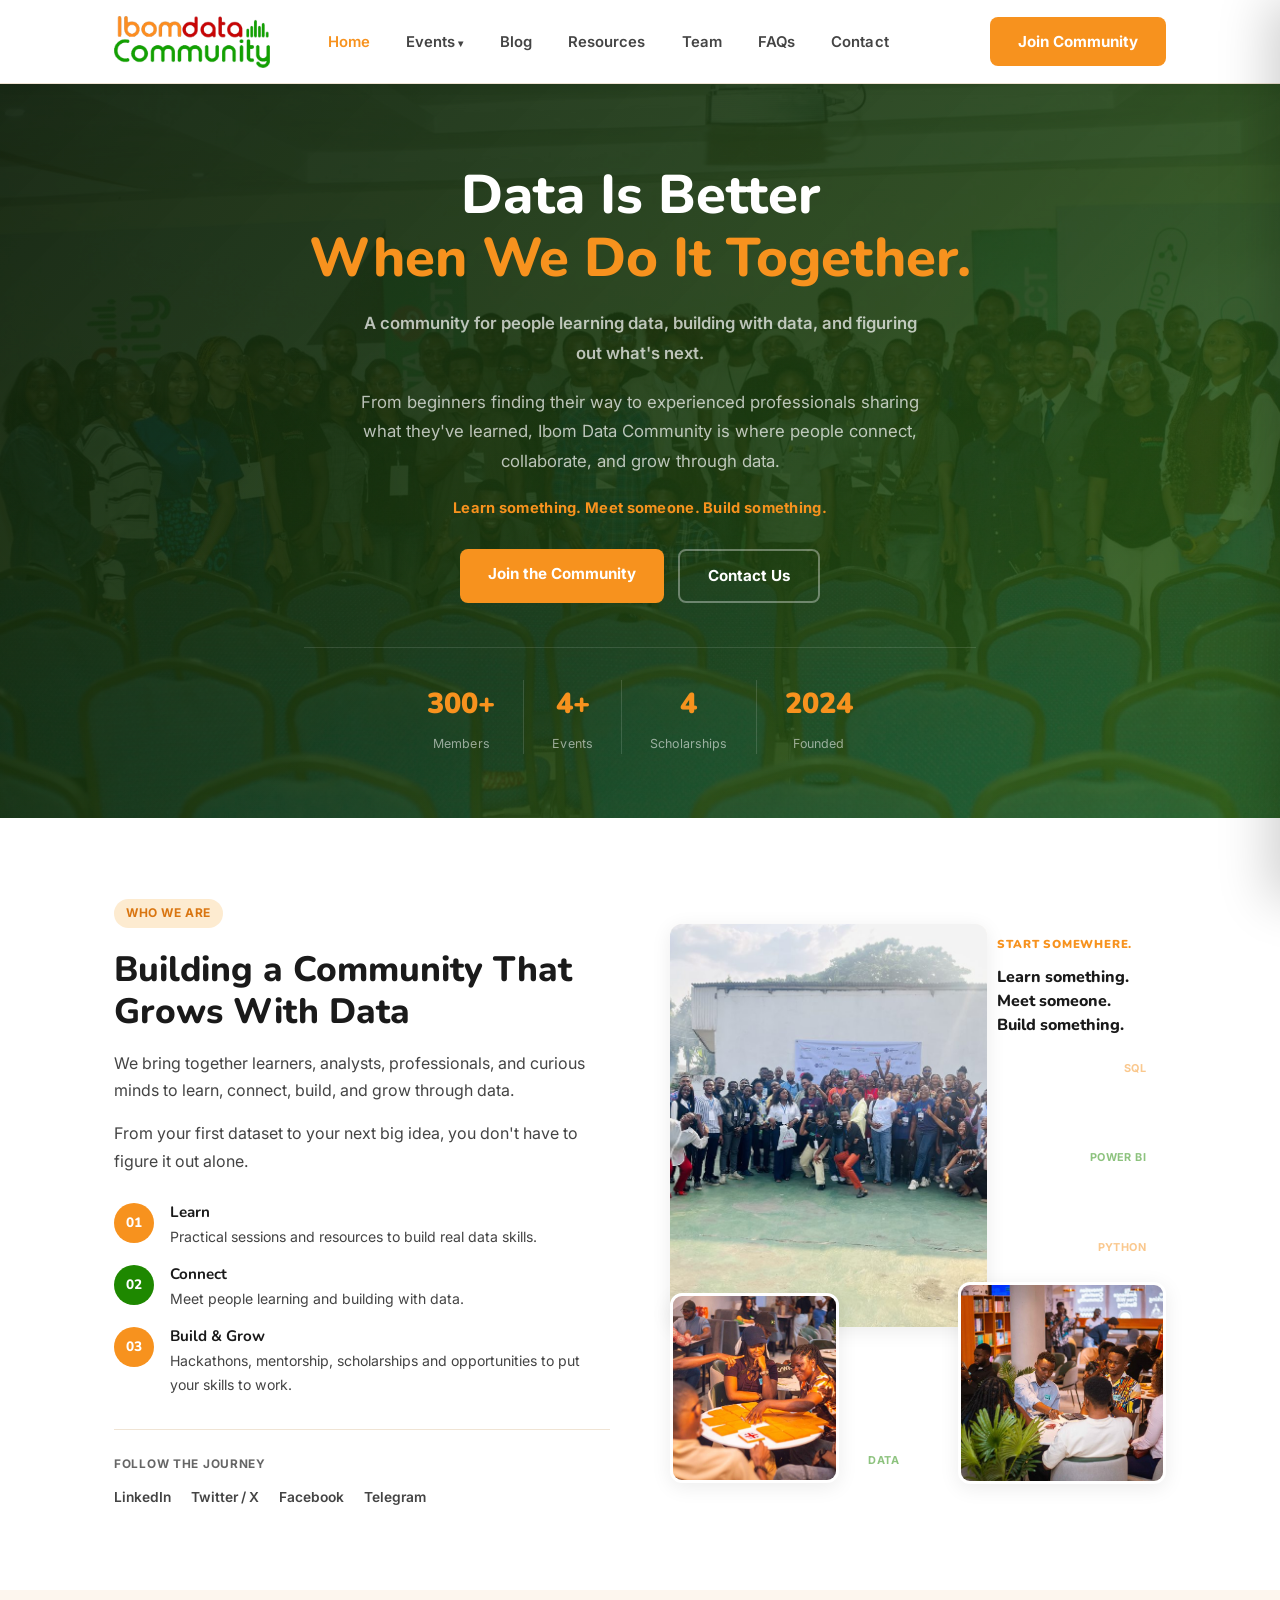
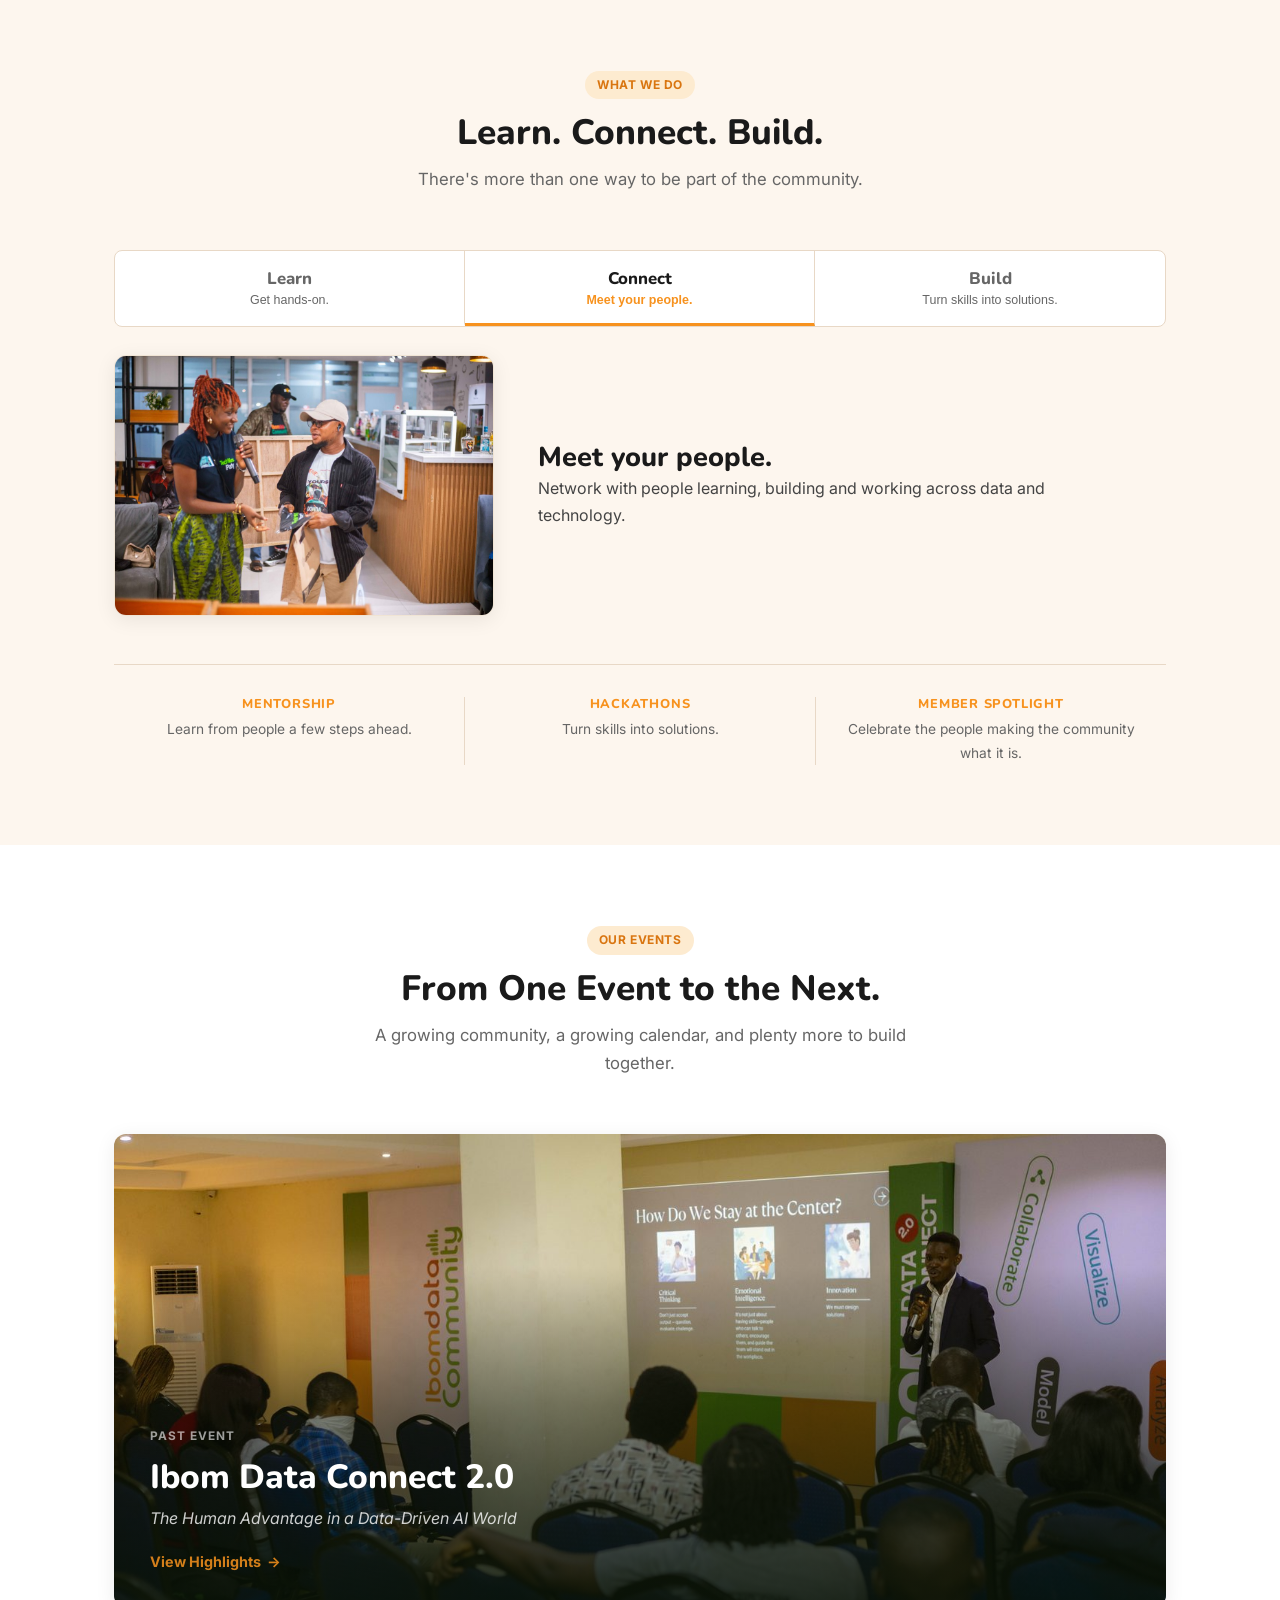
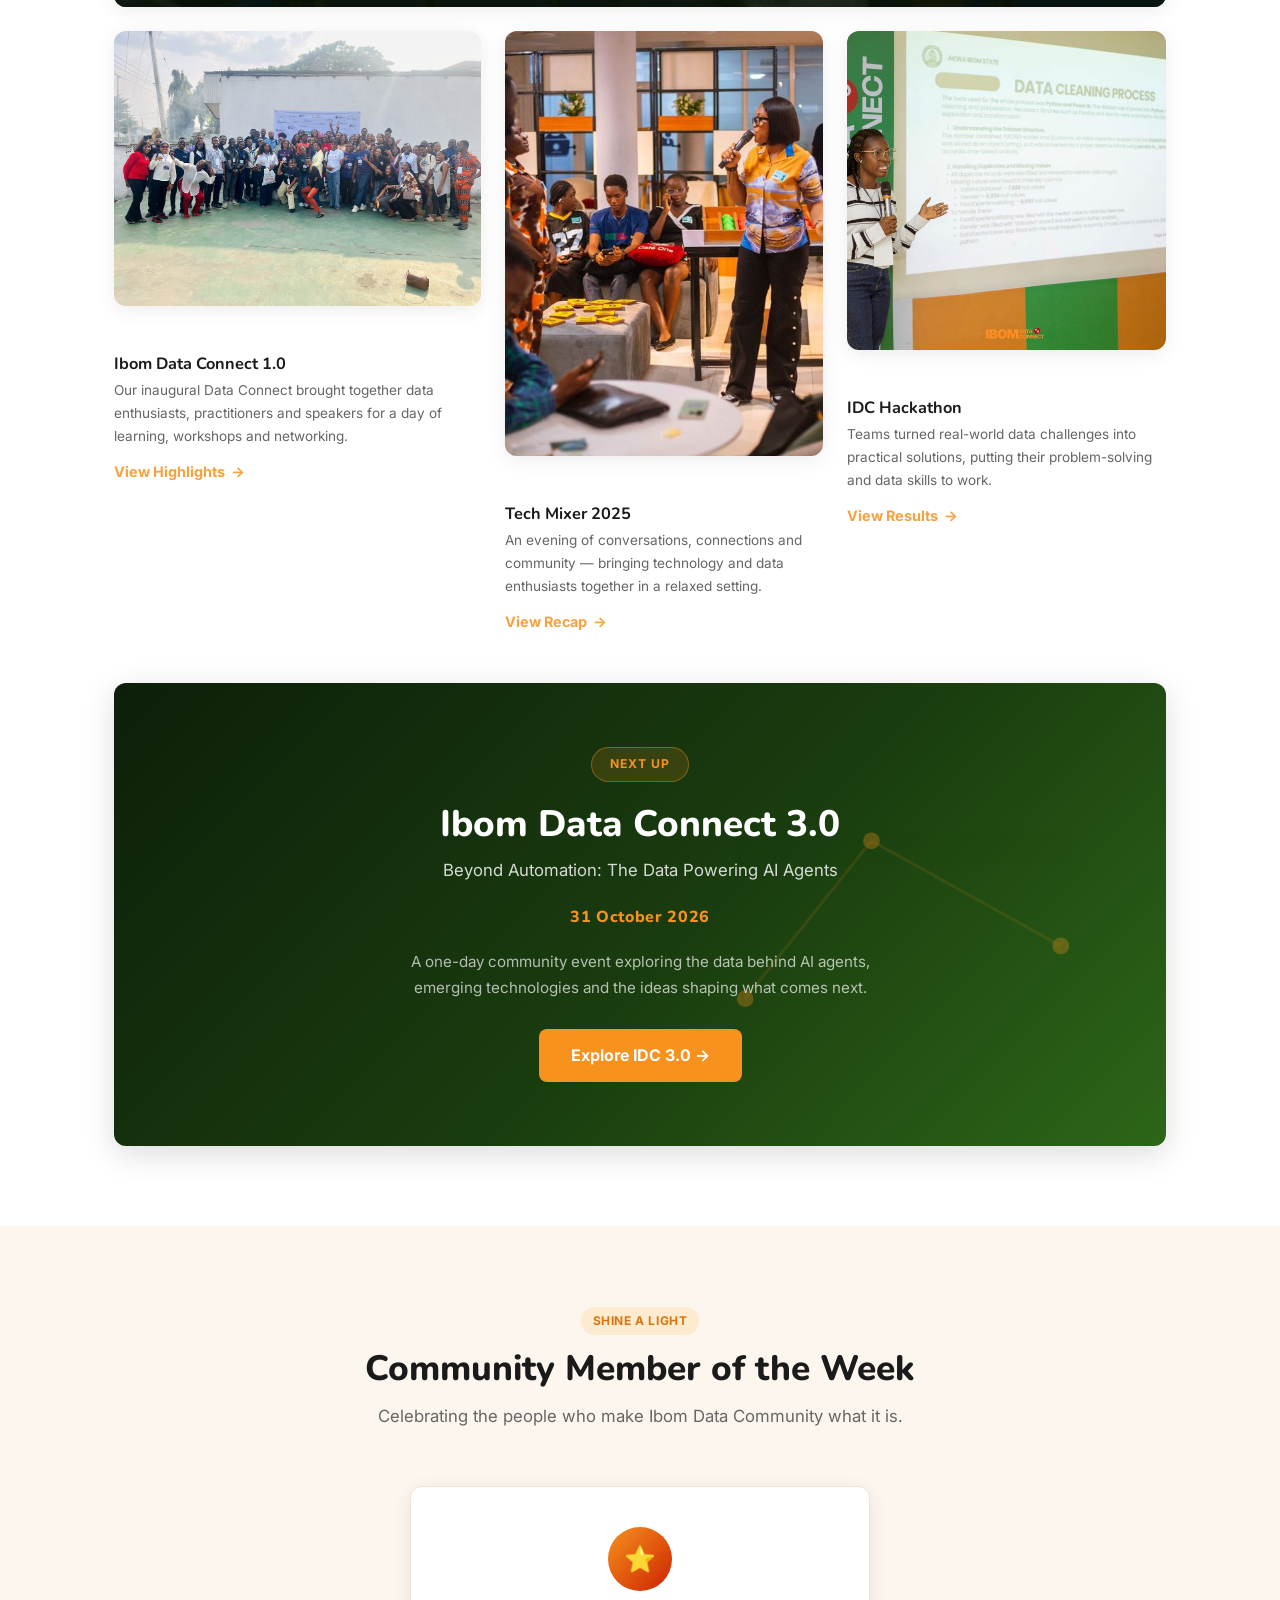
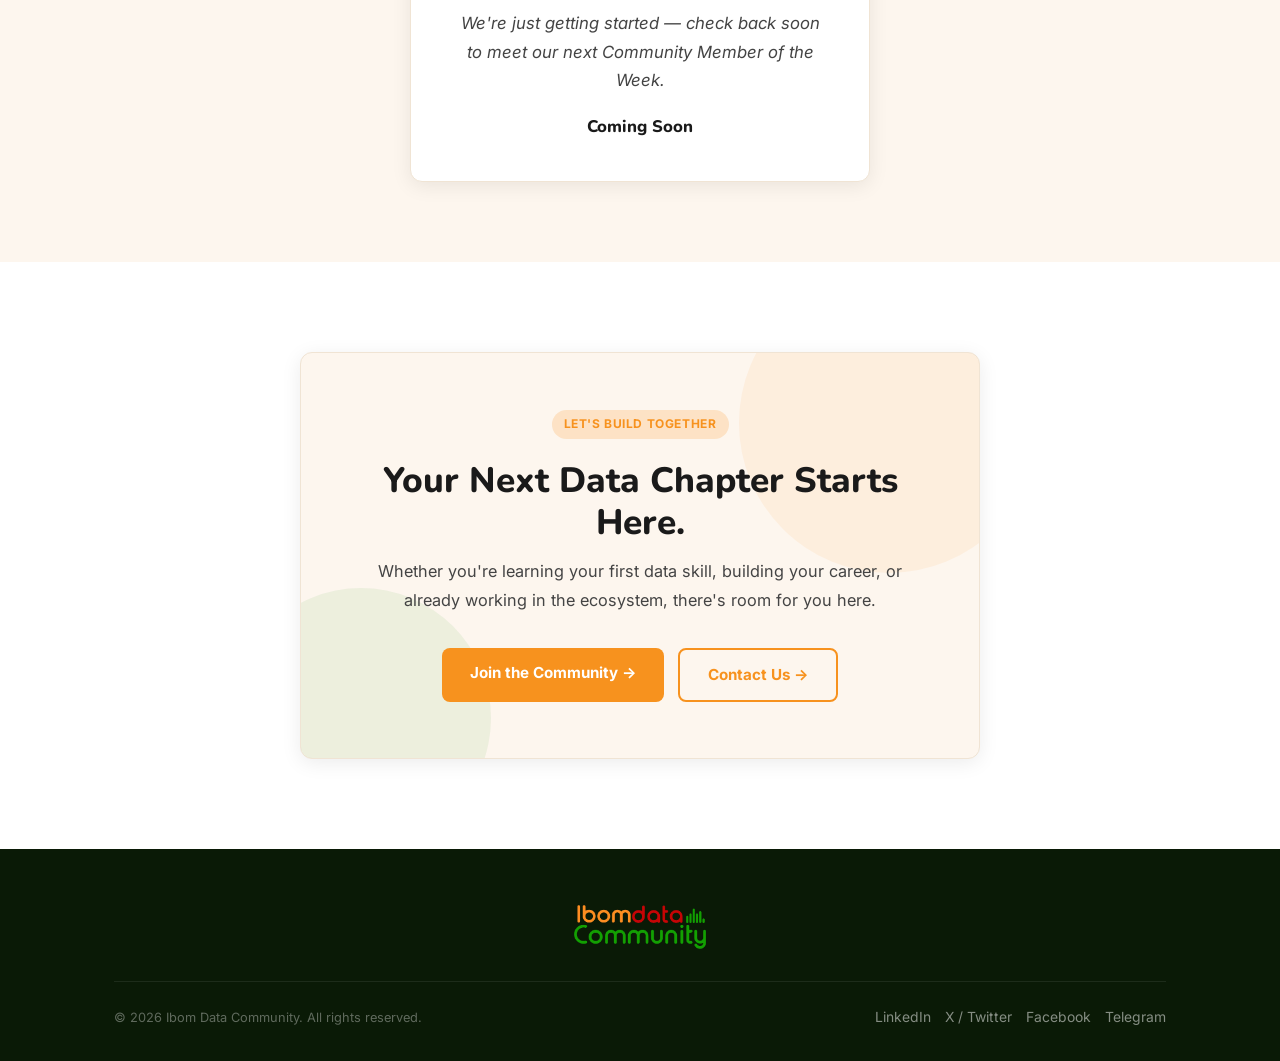
==== index.html @ 5b75fe82 "Remove emoji icons from Events dropdown, redesign favicon as IDC monogram - Strip emoji icons from t" ====
<!DOCTYPE html>
<html lang="en">
<head>
  <meta charset="UTF-8"/>
  <meta name="viewport" content="width=device-width, initial-scale=1.0"/>
  <title>Ibom Data Community — Data Is Better When We Do It Together</title>
  <link rel="icon" type="image/png" sizes="32x32" href="images/favicon-32.png"/>
  <link rel="icon" type="image/png" sizes="16x16" href="images/favicon-16.png"/>
  <link rel="apple-touch-icon" href="images/apple-touch-icon.png"/>
  <meta name="description" content="A community for people learning data, building with data, and figuring out what's next. From beginners to experienced professionals, Ibom Data Community is where people connect, collaborate, and grow through data."/>
  <meta property="og:title" content="Ibom Data Community — Data Is Better When We Do It Together"/>
  <meta property="og:description" content="A community for people learning data, building with data, and figuring out what's next."/>
  <meta property="og:type" content="website"/>
  <link rel="preconnect" href="https://fonts.googleapis.com"/>
  <link rel="preconnect" href="https://fonts.gstatic.com" crossorigin/>
  <link href="https://fonts.googleapis.com/css2?family=Nunito:wght@400;600;700;800;900&family=Inter:wght@400;500;600;700&display=swap" rel="stylesheet"/>
  <link rel="stylesheet" href="style.css?v=4"/>
  <style>
    /* ── HERO ── */
    .hero {
      background:
        linear-gradient(135deg, rgba(13,31,10,.93) 0%, rgba(26,61,15,.88) 55%, rgba(45,102,24,.82) 100%),
        url('images/community/hero-bg.jpg') center 28% / cover no-repeat;
      padding: 80px 0 64px;
      position: relative;
      overflow: hidden;
      text-align: center;
    }
    .hero-inner { position: relative; z-index: 1; max-width: 720px; margin: 0 auto; }
    .hero h1 {
      font-size: clamp(2.2rem, 5vw, 3.4rem);
      color: #fff; margin-bottom: 20px; line-height: 1.15;
    }
    .hero h1 .accent { color: var(--orange); }
    .hero-subhead {
      font-size: clamp(1.02rem, 2.1vw, 1.22rem); font-weight: 600;
      color: rgba(255,255,255,.88); max-width: 580px; margin: 0 auto 14px; line-height: 1.6;
    }
    .hero p {
      font-size: 1.05rem; color: rgba(255,255,255,.7);
      max-width: 580px; margin: 0 auto 20px; line-height: 1.75;
    }
    .hero-motto {
      font-size: .92rem; font-weight: 700; color: var(--orange);
      letter-spacing: .02em; margin-bottom: 28px;
    }
    .hero-cta { display: flex; gap: 14px; justify-content: center; flex-wrap: wrap; margin-bottom: 44px; }
    .hero-stats {
      display: flex; justify-content: center; align-items: center; flex-wrap: wrap;
      border-top: 1px solid rgba(255,255,255,.12); padding-top: 32px;
    }
    .hero-stat { padding: 0 28px; }
    .hero-stat + .hero-stat { border-left: 1px solid rgba(255,255,255,.14); }
    .hero-stat .n { font-size: 1.8rem; font-weight: 900; color: var(--orange); font-family: 'Nunito', sans-serif; display: block; }
    .hero-stat .l { font-size: .78rem; color: rgba(255,255,255,.55); margin-top: 4px; letter-spacing: .01em; }

    /* ── ABOUT ── */
    .about-grid { display: grid; grid-template-columns: 1fr 1fr; gap: 60px; align-items: center; }
    .pillar-list { display: flex; flex-direction: column; gap: 16px; margin-top: 28px; }
    .pillar { display: flex; gap: 16px; align-items: flex-start; }
    .pillar-icon {
      width: 40px; height: 40px; border-radius: 50%;
      background: var(--orange); color: #fff;
      display: flex; align-items: center; justify-content: center;
      font-family: 'Nunito', sans-serif; font-weight: 800; font-size: .85rem; flex-shrink: 0;
    }
    .pillar-icon-green { background: var(--green); }
    .pillar-body h4 { margin-bottom: 4px; font-size: .95rem; }
    .pillar-body p { font-size: .88rem; }

    .social-follow { margin-top: 32px; padding-top: 24px; border-top: 1px solid var(--border-light); }
    .social-follow-label {
      display: block; font-size: .74rem; font-weight: 700; text-transform: uppercase;
      letter-spacing: .06em; color: var(--text-light); margin-bottom: 12px;
    }
    .social-follow-links { display: flex; gap: 20px; flex-wrap: wrap; }
    .social-follow-links a { font-size: .86rem; font-weight: 600; color: var(--text-mid); transition: color .2s ease; }
    .social-follow-links a:hover { color: var(--orange); }

    /* ── COMMUNITY VISUAL (editorial photo composition) ── */
    .visual { position: relative; min-height: 560px; }
    .visual-photo {
      position: absolute; border-radius: var(--radius); overflow: hidden;
      box-shadow: var(--shadow); background: var(--cream);
      transition: transform .4s ease, box-shadow .35s ease;
      will-change: transform;
    }
    .visual-photo img {
      width: 100%; height: 100%; object-fit: cover; display: block;
      transition: transform .7s ease;
    }
    .visual-photo:hover { box-shadow: var(--shadow-hover); z-index: 5 !important; }
    .visual-photo:hover img { transform: scale(1.045); }
    .visual-photo-label {
      position: absolute; left: 0; right: 0; bottom: 0;
      padding: 20px 14px 10px; text-align: left;
      background: linear-gradient(to top, rgba(13,31,10,.78), transparent);
      color: #fff; font-size: .7rem; font-weight: 700; text-transform: uppercase; letter-spacing: .06em;
      opacity: 0; transform: translateY(6px);
      transition: opacity .3s ease, transform .3s ease;
    }
    .visual-photo:hover .visual-photo-label { opacity: 1; transform: translateY(0); }

    .visual-primary   { top: 0;   left: 0;  width: 64%; height: 72%; z-index: 1; }
    .visual-secondary-1 { right: 0; bottom: 0; width: 42%; height: 36%; z-index: 2; border: 3px solid var(--white); }
    .visual-secondary-2 { left: 0;  bottom: 0; width: 34%; height: 34%; z-index: 2; border: 3px solid var(--white); }

    .visual-caption {
      position: absolute; top: 2%; right: 0; width: 34%; max-width: 220px;
      text-align: left; z-index: 3;
    }
    .visual-caption-eyebrow {
      display: block; font-family: 'Nunito', sans-serif; font-weight: 900;
      font-size: .72rem; letter-spacing: .07em; text-transform: uppercase;
      color: var(--orange); margin-bottom: 10px;
    }
    .visual-caption-line {
      display: block; font-family: 'Nunito', sans-serif; font-weight: 800;
      font-size: 1rem; color: var(--text-dark); line-height: 1.5;
    }

    .visual-word {
      position: absolute; z-index: 1; pointer-events: none;
    }
    .visual-word-inner {
      display: inline-block; font-size: .68rem; font-weight: 700;
      letter-spacing: .04em; text-transform: uppercase;
      color: var(--orange); opacity: .5;
      animation: visualFloat 9s ease-in-out infinite;
    }
    .vw2 .visual-word-inner { color: var(--green); animation-duration: 10.5s; animation-delay: .4s; }
    .vw3 .visual-word-inner { animation-duration: 8s; animation-delay: .8s; }
    .vw4 .visual-word-inner { color: var(--green); animation-duration: 9.5s; animation-delay: .2s; }
    @keyframes visualFloat {
      0%, 100% { transform: translateY(0); }
      50% { transform: translateY(-5px); }
    }

    @media (prefers-reduced-motion: reduce) {
      .visual-word-inner { animation: none !important; }
      .visual-photo { transition: box-shadow .3s ease !important; }
      .visual-photo img { transition: transform .3s ease !important; }
    }

    /* ── EVENTS (editorial archive) ── */

    /* Primary feature — largest completed event, photo with overlaid copy */
    .event-primary {
      position: relative; display: block; width: 100%;
      aspect-ratio: 20 / 9; min-height: 320px;
      border-radius: var(--radius); overflow: hidden;
      box-shadow: var(--shadow); background: var(--cream);
    }
    .event-primary img {
      position: absolute; inset: 0; width: 100%; height: 100%;
      object-fit: cover; transition: transform .8s ease;
    }
    .event-primary:hover img { transform: scale(1.045); }
    .event-primary::after {
      content: ''; position: absolute; inset: 0;
      background: linear-gradient(to top, rgba(8,18,7,.88) 0%, rgba(8,18,7,.45) 42%, rgba(8,18,7,0) 72%);
    }
    .event-primary-copy {
      position: absolute; left: 0; right: 0; bottom: 0; z-index: 1;
      padding: 40px 36px 32px; max-width: 620px;
    }
    .event-status {
      display: inline-block; font-size: .74rem; font-weight: 700;
      text-transform: uppercase; letter-spacing: .08em; color: rgba(255,255,255,.6);
      margin-bottom: 10px;
    }
    .event-primary-copy h3 {
      color: #fff; font-size: clamp(1.5rem, 3vw, 2.1rem); margin-bottom: 8px;
    }
    .event-primary-copy .event-theme {
      color: rgba(255,255,255,.8); font-size: 1rem; font-style: italic; margin-bottom: 16px;
    }
    .event-cta {
      display: inline-flex; align-items: center; gap: 6px;
      color: var(--orange); font-weight: 700; font-size: .9rem;
      opacity: .85; transition: opacity .25s ease;
    }
    .event-primary:hover .event-cta, .event-secondary:hover .event-cta { opacity: 1; }
    .event-cta-arrow { display: inline-block; transition: transform .25s ease; }
    .event-primary:hover .event-cta-arrow, .event-secondary:hover .event-cta-arrow { transform: translateX(4px); }

    /* Secondary supporting events — quieter, varied proportions */
    .events-secondary {
      display: grid; grid-template-columns: 1.15fr 1fr 1fr; gap: 24px; margin-top: 24px;
    }
    .event-secondary { display: block; }
    .event-secondary-photo {
      position: relative; width: 100%; aspect-ratio: 4 / 3;
      border-radius: var(--radius); overflow: hidden;
      box-shadow: var(--shadow); background: var(--cream); margin-bottom: 14px;
    }
    .events-secondary .event-secondary:nth-child(2) .event-secondary-photo { aspect-ratio: 3 / 4; }
    .events-secondary .event-secondary:nth-child(3) .event-secondary-photo { aspect-ratio: 1 / 1; }
    .event-secondary-photo img {
      position: absolute; inset: 0; width: 100%; height: 100%;
      object-fit: cover; transition: transform .7s ease;
    }
    .event-secondary:hover .event-secondary-photo img { transform: scale(1.05); }
    .event-secondary h4 { font-size: 1.02rem; margin-bottom: 4px; }
    .event-secondary p.event-desc { font-size: .85rem; color: var(--text-light); margin-bottom: 10px; }

    /* NEXT UP — a bold green card that stands out from the white page around it */
    .event-next {
      position: relative; overflow: hidden; margin-top: 48px;
      border-radius: var(--radius);
      background: linear-gradient(135deg, #0D1F0A 0%, #1A3D0F 55%, #2D6618 100%);
      box-shadow: var(--shadow-hover);
      padding: 64px 40px; text-align: center;
    }
    .event-next-pattern {
      position: absolute; inset: 0; opacity: .6; pointer-events: none;
    }
    .event-next-pattern circle { fill: var(--orange); fill-opacity: .5; }
    .event-next-pattern line { stroke: var(--orange); stroke-opacity: .18; stroke-width: .3; }
    .event-next-pattern.drift { animation: eventNextDrift 26s ease-in-out infinite; }
    @keyframes eventNextDrift {
      0%, 100% { transform: translate(0, 0); }
      50% { transform: translate(-1.2%, 1%); }
    }
    .event-next-inner { position: relative; z-index: 1; max-width: 620px; margin: 0 auto; }
    .event-next-status {
      display: inline-block; background: rgba(247,146,30,.15); border: 1px solid rgba(247,146,30,.4);
      border-radius: 20px; padding: 6px 18px; font-size: .76rem; font-weight: 700;
      color: var(--orange); text-transform: uppercase; letter-spacing: .08em; margin-bottom: 20px;
    }
    .event-next-inner h3 { color: #fff; font-size: clamp(1.6rem, 3.4vw, 2.3rem); margin-bottom: 10px; }
    .event-next-theme { color: rgba(255,255,255,.82); font-size: 1.05rem; margin-bottom: 18px; }
    .event-next-date {
      display: inline-block; font-family: 'Nunito', sans-serif; font-weight: 800;
      color: var(--orange); font-size: 1rem; letter-spacing: .04em; margin-bottom: 18px;
    }
    .event-next-desc { color: rgba(255,255,255,.68); font-size: .95rem; max-width: 480px; margin: 0 auto 28px; line-height: 1.7; }
    .event-next .btn-primary { font-size: 1rem; padding: 13px 32px; }
    .event-next .btn-primary .event-cta-arrow { transform: none; transition: transform .25s ease; }
    .event-next .btn-primary:hover .event-cta-arrow { transform: translateX(4px); }

    @media (prefers-reduced-motion: reduce) {
      .event-primary img, .event-secondary-photo img, .event-cta-arrow { transition: none !important; }
      .event-next-pattern.drift { animation: none !important; }
    }
    .event-link { font-size: .85rem; font-weight: 700; color: var(--orange); }
    .event-link:hover { text-decoration: underline; }

    /* ── WHAT WE DO (editorial story) ── */
    .story { display: flex; flex-direction: column; gap: 28px; }

    .story-tabs {
      display: grid; grid-template-columns: repeat(3, 1fr);
      border: 1px solid var(--border); border-radius: var(--radius-sm);
      overflow: hidden; background: var(--white);
    }
    .story-tab {
      display: block; width: 100%; text-align: center; background: none; border: none;
      border-right: 1px solid var(--border); border-bottom: 3px solid transparent;
      cursor: pointer; padding: 16px 10px; transition: border-color .3s ease, background-color .3s ease;
    }
    .story-tab:last-child { border-right: none; }
    .story-tab-label {
      display: block; font-family: 'Nunito', sans-serif; font-weight: 800;
      font-size: 1.05rem; color: var(--text-light); transition: color .3s ease;
    }
    .story-tab-sub {
      display: block; font-size: .78rem; color: var(--text-light);
      margin-top: 3px; transition: color .3s ease;
    }
    .story-tab:hover { background: var(--cream); }
    .story-tab:hover .story-tab-label { color: var(--text-mid); }
    .story-tab.active { border-bottom-color: var(--orange); }
    .story-tab.active .story-tab-label { color: var(--text-dark); }
    .story-tab.active .story-tab-sub { color: var(--orange); font-weight: 600; }

    .story-main { display: flex; flex-direction: column; gap: 24px; align-items: center; }
    .story-photo {
      position: relative; width: 100%; max-width: 460px; aspect-ratio: 16 / 11;
      border-radius: var(--radius); overflow: hidden;
      box-shadow: var(--shadow); border: 1px solid var(--border-light);
      background: var(--cream);
      margin: 0 auto;
    }
    @media (min-width: 760px) {
      .story-main { flex-direction: row; align-items: center; gap: 44px; }
      .story-photo { max-width: 380px; flex-shrink: 0; }
      .story-copy { flex: 1; }
    }
    .story-img {
      position: absolute; inset: 0; width: 100%; height: 100%;
      object-fit: cover; opacity: 0; transition: opacity .7s ease;
    }
    .story-img.active { opacity: 1; }
    .story-headline { font-size: clamp(1.3rem, 2.4vw, 1.7rem); transition: opacity .25s ease; }
    .story-desc { font-size: 1rem; max-width: 560px; transition: opacity .25s ease; }
    .story-headline.fade, .story-desc.fade { opacity: 0; }

    .story-secondary {
      display: flex; flex-wrap: wrap; justify-content: center;
      margin-top: 48px; padding-top: 32px; border-top: 1px solid var(--border);
    }
    .story-secondary-item { flex: 1; min-width: 200px; text-align: center; padding: 0 28px; }
    .story-secondary-item + .story-secondary-item { border-left: 1px solid var(--border); }
    .story-secondary-item h5 {
      font-family: 'Nunito', sans-serif; font-weight: 800; font-size: .8rem;
      text-transform: uppercase; letter-spacing: .06em; color: var(--orange); margin-bottom: 6px;
    }
    .story-secondary-item p { font-size: .86rem; color: var(--text-light); margin: 0; }

    @media (prefers-reduced-motion: reduce) {
      .story-img, .story-headline, .story-desc { transition: none !important; }
    }

    /* ── FINAL CTA — a card sitting on the plain white page ── */
    .final-cta { background: var(--white); padding: 90px 0; text-align: center; }
    .final-cta-inner {
      position: relative; overflow: hidden; z-index: 1;
      max-width: 680px; margin: 0 auto;
      background: var(--cream); border: 1px solid var(--border-light);
      border-radius: var(--radius); box-shadow: var(--shadow);
      padding: 56px 48px;
    }
    .final-cta-inner::before {
      content: ''; position: absolute; top: -80px; right: -60px;
      width: 300px; height: 300px; border-radius: 50%;
      background: var(--orange); opacity: .08; pointer-events: none;
    }
    .final-cta-inner::after {
      content: ''; position: absolute; bottom: -90px; left: -70px;
      width: 260px; height: 260px; border-radius: 50%;
      background: var(--green); opacity: .07; pointer-events: none;
    }
    .final-cta-inner > * { position: relative; z-index: 1; }
    .final-cta h2 { color: var(--text-dark); margin-bottom: 14px; }
    .final-cta p { color: var(--text-mid); font-size: 1.02rem; margin-bottom: 32px; line-height: 1.8; }
    .final-cta-buttons { display: flex; gap: 14px; justify-content: center; flex-wrap: wrap; }
    @media (max-width: 640px) { .final-cta-inner { padding: 40px 28px; } }

    /* ── RESPONSIVE ── */
    @media(max-width: 900px) {
      .about-grid { grid-template-columns: 1fr; }

      .events-secondary { grid-template-columns: 1fr 1fr; }
      .events-secondary .event-secondary:nth-child(1) { grid-column: 1 / -1; }
      .events-secondary .event-secondary:nth-child(1) .event-secondary-photo { aspect-ratio: 16 / 9; }

      .story-secondary-item { flex: 0 0 100%; border-left: none !important; padding: 16px 0; }
      .story-secondary-item + .story-secondary-item { border-top: 1px solid var(--border); }

      /* Simplified, stacked visual on mobile — no parallax, no floating words */
      .visual { min-height: auto; display: flex; flex-direction: column; gap: 14px; margin-top: 12px; }
      .visual-word { display: none; }
      .visual-photo {
        position: static !important; width: 100% !important; height: 220px !important;
        border-width: 0 !important;
      }
      .visual-secondary-1, .visual-secondary-2 { height: 180px !important; }
      .visual-photo-label { opacity: 1; transform: none; }
      .visual-caption {
        position: static; width: auto; max-width: none; margin: 4px 0 4px; order: -1;
      }
    }
    @media(max-width: 640px) {
      .hero-stat { padding: 0 16px; }
      .story-tab { padding: 12px 6px; }
      .story-tab-label { font-size: .92rem; }
      .story-tab-sub { display: none; }

      .event-primary { aspect-ratio: 4 / 5; }
      .event-primary-copy { padding: 28px 20px 24px; }
      .events-secondary { grid-template-columns: 1fr; }
      .events-secondary .event-secondary:nth-child(1),
      .events-secondary .event-secondary:nth-child(2),
      .events-secondary .event-secondary:nth-child(3) { grid-column: auto; }
      .events-secondary .event-secondary-photo,
      .events-secondary .event-secondary:nth-child(1) .event-secondary-photo,
      .events-secondary .event-secondary:nth-child(2) .event-secondary-photo,
      .events-secondary .event-secondary:nth-child(3) .event-secondary-photo { aspect-ratio: 16 / 10; }
      .event-next { padding: 48px 24px; }
    }
    @media(max-width: 460px) {
      .hero-stat { padding: 0 10px 12px; flex: 0 0 42%; border-left: none !important; }
      .hero-stat:nth-child(odd) { border-right: 1px solid rgba(255,255,255,.14); }
    }
  </style>
</head>
<body>

<!-- ── NAV ── -->
<nav class="navbar">
  <div class="container nav-inner">
    <a href="index.html" class="nav-logo">
      <img src="images/logo-new.png" alt="Ibom Data Community"/>
    </a>
    <ul class="nav-links">
      <li><a href="index.html" class="active">Home</a></li>
      <li class="dropdown">
        <a href="#">Events</a>
        <ul class="dropdown-menu">
          <li><a href="data-connect-2024.html">Ibom Data Connect 1.0</a></li>
          <li><a href="tech-mixer-2025.html">Tech Mixer 2025</a></li>
          <li><a href="ibom-data-connect-2025.html">Ibom Data Connect 2.0</a></li>
          <li><a href="hackathon-2025.html">Hackathon 2025</a></li>
          <li><a href="ibom-data-connect-3.html">Ibom Data Connect 3.0 (2026)</a></li>
        </ul>
      </li>
      <li><a href="blog.html">Blog</a></li>
      <li><a href="resources.html">Resources</a></li>
      <li><a href="team.html">Team</a></li>
      <li><a href="faqs.html">FAQs</a></li>
      <li><a href="#contact">Contact</a></li>
    </ul>
    <a href="https://forms.gle/GvVMkUcGDKdPKGCW6" target="_blank" class="btn btn-primary nav-cta">Join Community</a>
    <div class="hamburger" onclick="toggleMobileNav()"><span></span><span></span><span></span></div>
  </div>
</nav>
<div class="nav-overlay" id="navOverlay"></div>
<div class="mobile-nav" id="mobileNav">
  <div class="nav-panel-header">
    <img class="nav-panel-logo" src="images/logo-new.png" alt="Ibom Data Community"/>
    <button class="nav-panel-close" onclick="toggleMobileNav()" aria-label="Close menu">✕</button>
  </div>
  <nav class="nav-panel-links">
    <a href="index.html">Home</a>
    <div class="nav-panel-accordion">
      <button type="button" class="nav-panel-accordion-trigger">Events <span class="chev">⌄</span></button>
      <div class="nav-panel-accordion-body">
        <a href="data-connect-2024.html">Ibom Data Connect 1.0</a>
        <a href="tech-mixer-2025.html">Tech Mixer 2025</a>
        <a href="ibom-data-connect-2025.html">Ibom Data Connect 2.0</a>
        <a href="hackathon-2025.html">Hackathon 2025</a>
        <a href="ibom-data-connect-3.html">Ibom Data Connect 3.0</a>
      </div>
    </div>
    <a href="blog.html">Blog</a>
    <a href="resources.html">Resources</a>
    <a href="team.html">Team</a>
    <a href="faqs.html">FAQs</a>
    <a href="contact.html">Contact</a>
  </nav>
  <a href="https://forms.gle/GvVMkUcGDKdPKGCW6" target="_blank" class="btn btn-primary nav-panel-cta">Join Community</a>
</div>

<!-- ── HERO ── -->
<section class="hero">
  <div class="hero-inner container">
    <h1>Data Is Better<br/><span class="accent">When We Do It Together.</span></h1>
    <p class="hero-subhead">A community for people learning data, building with data, and figuring out what's next.</p>
    <p>From beginners finding their way to experienced professionals sharing what they've learned, Ibom Data Community is where people connect, collaborate, and grow through data.</p>
    <div class="hero-motto">Learn something. Meet someone. Build something.</div>
    <div class="hero-cta">
      <a href="https://forms.gle/GvVMkUcGDKdPKGCW6" target="_blank" class="btn btn-primary">Join the Community</a>
      <a href="contact.html" class="btn btn-outline" style="color:#fff;border-color:rgba(255,255,255,.35);">Contact Us</a>
    </div>
    <div class="hero-stats">
      <div class="hero-stat">
        <span class="n">300+</span>
        <div class="l">Members</div>
      </div>
      <div class="hero-stat">
        <span class="n">4+</span>
        <div class="l">Events</div>
      </div>
      <div class="hero-stat">
        <span class="n">4</span>
        <div class="l">Scholarships</div>
      </div>
      <div class="hero-stat">
        <span class="n">2024</span>
        <div class="l">Founded</div>
      </div>
    </div>
  </div>
</section>

<!-- ── ABOUT / WHO WE ARE ── -->
<section class="section section-white">
  <div class="container">
    <div class="about-grid">
      <div>
        <div class="tag" style="margin-bottom:20px;">Who We Are</div>
        <h2 style="margin-bottom:18px;">Building a Community That Grows With Data</h2>
        <p style="margin-bottom:16px;">We bring together learners, analysts, professionals, and curious minds to learn, connect, build, and grow through data.</p>
        <p style="margin-bottom:28px;">From your first dataset to your next big idea, you don't have to figure it out alone.</p>
        <div class="pillar-list">
          <div class="pillar">
            <div class="pillar-icon">01</div>
            <div class="pillar-body">
              <h4>Learn</h4>
              <p>Practical sessions and resources to build real data skills.</p>
            </div>
          </div>
          <div class="pillar">
            <div class="pillar-icon pillar-icon-green">02</div>
            <div class="pillar-body">
              <h4>Connect</h4>
              <p>Meet people learning and building with data.</p>
            </div>
          </div>
          <div class="pillar">
            <div class="pillar-icon">03</div>
            <div class="pillar-body">
              <h4>Build &amp; Grow</h4>
              <p>Hackathons, mentorship, scholarships and opportunities to put your skills to work.</p>
            </div>
          </div>
        </div>

        <div class="social-follow">
          <span class="social-follow-label">Follow the Journey</span>
          <div class="social-follow-links">
            <a href="https://www.linkedin.com/company/ibom-data-community/" target="_blank" rel="noopener">LinkedIn</a>
            <a href="https://x.com/ibomdata" target="_blank" rel="noopener">Twitter / X</a>
            <a href="https://www.facebook.com/profile.php?id=6156" target="_blank" rel="noopener">Facebook</a>
            <a href="https://t.me/+qV1_0I_eZ5g2OTY0" target="_blank" rel="noopener">Telegram</a>
          </div>
        </div>
      </div>

      <!-- Editorial community photo composition -->
      <div class="visual" id="visual">
        <div class="visual-photo visual-primary" data-depth="1" data-label="Community">
          <img src="images/community/group-photo.jpg" alt="A large group of Ibom Data Community members posing together outdoors at the Ibom Data Connect conference in Uyo" loading="lazy"/>
          <span class="visual-photo-label">Community</span>
        </div>
        <div class="visual-photo visual-secondary-1" data-depth="1.3" data-label="Networking">
          <img src="images/community/networking.jpg" alt="Community members gathered around a table networking and discussing ideas at a co-working space" loading="lazy"/>
          <span class="visual-photo-label">Networking</span>
        </div>
        <div class="visual-photo visual-secondary-2" data-depth="1.3" data-label="Learning">
          <img src="images/community/fun-moment.jpg" alt="Community members laughing and playing a group game together at a meetup" loading="lazy"/>
          <span class="visual-photo-label">Learning</span>
        </div>

        <span class="visual-word vw1" data-depth="1.6" style="top:23%;right:4%;"><span class="visual-word-inner">SQL</span></span>
        <span class="visual-word vw2" data-depth="1.4" style="top:39%;right:4%;"><span class="visual-word-inner">Power BI</span></span>
        <span class="visual-word vw3" data-depth="1.8" style="top:55%;right:4%;"><span class="visual-word-inner">Python</span></span>
        <span class="visual-word vw4" data-depth="1.5" style="bottom:2%;left:40%;"><span class="visual-word-inner">Data</span></span>

        <div class="visual-caption">
          <span class="visual-caption-eyebrow">Start Somewhere.</span>
          <span class="visual-caption-line">Learn something.</span>
          <span class="visual-caption-line">Meet someone.</span>
          <span class="visual-caption-line">Build something.</span>
        </div>
      </div>
    </div>
  </div>
</section>

<!-- ── WHAT WE DO ── -->
<section class="section section-cream">
  <div class="container">
    <div class="section-header">
      <div class="tag">What We Do</div>
      <h2>Learn. Connect. Build.</h2>
      <p>There's more than one way to be part of the community.</p>
    </div>

    <div class="story" id="story">
      <div class="story-tabs" role="tablist">
        <button class="story-tab active" role="tab" aria-selected="true" data-key="learn"
                data-headline="Get hands-on." data-desc="Workshops, learning sessions and practical experiences that help members build real skills.">
          <span class="story-tab-label">Learn</span>
          <span class="story-tab-sub">Get hands-on.</span>
        </button>
        <button class="story-tab" role="tab" aria-selected="false" data-key="connect"
                data-headline="Meet your people." data-desc="Network with people learning, building and working across data and technology.">
          <span class="story-tab-label">Connect</span>
          <span class="story-tab-sub">Meet your people.</span>
        </button>
        <button class="story-tab" role="tab" aria-selected="false" data-key="build"
                data-headline="Turn skills into solutions." data-desc="Hackathons, projects and challenges that give members a chance to apply what they know.">
          <span class="story-tab-label">Build</span>
          <span class="story-tab-sub">Turn skills into solutions.</span>
        </button>
      </div>

      <div class="story-main">
        <div class="story-photo">
          <img class="story-img active" data-key="learn" src="images/community/learn.jpg?v=2" alt="A speaker presenting a session on AI and data at Ibom Data Connect" loading="lazy"/>
          <img class="story-img" data-key="connect" src="images/community/connect.jpg" alt="Community members networking and talking together at a Tech Mixer event" loading="lazy"/>
          <img class="story-img" data-key="build" src="images/community/build.jpg" alt="A presenter walking an audience through a real data analysis dashboard at Ibom Data Connect" loading="lazy"/>
        </div>
        <div class="story-copy">
          <h3 class="story-headline">Get hands-on.</h3>
          <p class="story-desc">Workshops, learning sessions and practical experiences that help members build real skills.</p>
        </div>
      </div>
    </div>

    <div class="story-secondary">
      <div class="story-secondary-item">
        <h5>Mentorship</h5>
        <p>Learn from people a few steps ahead.</p>
      </div>
      <div class="story-secondary-item">
        <h5>Hackathons</h5>
        <p>Turn skills into solutions.</p>
      </div>
      <div class="story-secondary-item">
        <h5>Member Spotlight</h5>
        <p>Celebrate the people making the community what it is.</p>
      </div>
    </div>
  </div>
</section>

<!-- ── EVENTS ── -->
<section id="events" class="section section-white">
  <div class="container">
    <div class="section-header">
      <div class="tag">Our Events</div>
      <h2>From One Event to the Next.</h2>
      <p>A growing community, a growing calendar, and plenty more to build together.</p>
    </div>
    <div id="eventsArchive">
      <noscript>
        <p><a href="data-connect-2024.html">Ibom Data Connect 1.0</a> · <a href="tech-mixer-2025.html">Tech Mixer 2025</a> · <a href="ibom-data-connect-2025.html">Ibom Data Connect 2.0</a> · <a href="hackathon-2025.html">IDC Hackathon</a> · <a href="ibom-data-connect-3.html">Ibom Data Connect 3.0</a></p>
      </noscript>
    </div>
  </div>
</section>

<!-- ── MEMBER SPOTLIGHT ── -->
<section id="shine-a-light" class="section section-cream">
  <div class="container">
    <div class="section-header">
      <div class="tag">Shine a Light</div>
      <h2>Community Member of the Week</h2>
      <p>Celebrating the people who make Ibom Data Community what it is.</p>
    </div>
    <div class="spotlight-grid" id="spotlightGrid">
      <div class="spotlight-wrap" id="spotlightBlock" style="display:none;">
        <button class="spotlight-nav-btn" id="spotlightPrev" aria-label="Previous spotlight">←</button>
        <div class="spotlight-card" id="spotlightCard"></div>
        <button class="spotlight-nav-btn" id="spotlightNext" aria-label="Next spotlight">→</button>
      </div>
      <div class="spotlight-wrap" id="birthdayBlock" style="display:none;">
        <button class="spotlight-nav-btn" id="birthdayPrev" aria-label="Previous birthday">←</button>
        <div class="spotlight-card" id="birthdayCard"></div>
        <button class="spotlight-nav-btn" id="birthdayNext" aria-label="Next birthday">→</button>
      </div>
    </div>
  </div>
</section>

<!-- ── FINAL CTA ── -->
<section id="contact" class="final-cta">
  <div class="final-cta-inner container">
    <div class="tag" style="background:rgba(247,146,30,.2);color:var(--orange);margin-bottom:20px;">Let's Build Together</div>
    <h2>Your Next Data Chapter Starts Here.</h2>
    <p>Whether you're learning your first data skill, building your career, or already working in the ecosystem, there's room for you here.</p>
    <div class="final-cta-buttons">
      <a href="https://forms.gle/GvVMkUcGDKdPKGCW6" target="_blank" class="btn btn-primary">Join the Community →</a>
      <a href="mailto:ibomdatacommunity@gmail.com" class="btn btn-outline">Contact Us →</a>
    </div>
  </div>
</section>

<!-- ── FOOTER ── -->
<footer class="footer">
  <div class="container">
    <img class="footer-logo-img" src="images/logo-new.png" alt="Ibom Data Community"/>
    <div class="footer-bottom">
      <span>© 2026 Ibom Data Community. All rights reserved.</span>
      <div class="social-links">
        <a href="https://www.linkedin.com/company/ibom-data-community/" target="_blank" rel="noopener">LinkedIn</a>
        <a href="https://x.com/ibomdata" target="_blank" rel="noopener">X / Twitter</a>
        <a href="https://www.facebook.com/profile.php?id=6156" target="_blank" rel="noopener">Facebook</a>
        <a href="https://t.me/+qV1_0I_eZ5g2OTY0" target="_blank" rel="noopener">Telegram</a>
      </div>
    </div>
  </div>
</footer>


<script src="js/main.js?v=4"></script>
<script src="js/content.js?v=4"></script>
</body>
</html>
---- style.css ----
/* ===================================================
   IBOM DATA COMMUNITY — Shared Stylesheet
   Brand: Orange #F7921E | Red #CC2200 | Green #1E8800
   =================================================== */
@import url('https://fonts.googleapis.com/css2?family=Nunito:wght@400;500;600;700;800;900&family=Inter:wght@400;500;600;700;800&display=swap');

:root {
  --orange:       #F7921E;
  --orange-dark:  #D97510;
  --orange-light: #FFF3E0;
  --red:          #CC2200;
  --green:        #1E8800;
  --green-light:  #EBF5E6;
  --cream:        #FDF6EE;
  --amber:        #FDEBD0;
  --amber-mid:    #F5D9A8;
  --text-dark:    #1A1A1A;
  --text-mid:     #444444;
  --text-light:   #666666;
  --white:        #FFFFFF;
  --border:       #E8D8C6;
  --border-light: #F0E4D4;
  --dark-hero:    #0D2010;
  --radius:       12px;
  --radius-sm:    8px;
  --shadow:       0 4px 20px rgba(0,0,0,0.08);
  --shadow-hover: 0 8px 32px rgba(0,0,0,0.14);
  --container:    1100px;
  --nav-height:   84px;
}

*, *::before, *::after { box-sizing: border-box; margin: 0; padding: 0; }
html { scroll-behavior: smooth; }
body {
  font-family: 'Inter', -apple-system, BlinkMacSystemFont, sans-serif;
  color: var(--text-dark);
  background: var(--white);
  line-height: 1.7;
  font-size: 16px;
  -webkit-font-smoothing: antialiased;
  transition: background-color .3s ease, color .3s ease;
}
img { max-width: 100%; display: block; }
a { text-decoration: none; color: inherit; }
ul { list-style: none; }

.container { max-width: var(--container); margin: 0 auto; padding: 0 24px; }

h1,h2,h3,h4,h5 { font-weight: 800; line-height: 1.2; font-family: 'Nunito', sans-serif; }
h1 { font-size: clamp(2rem,4vw,3rem); }
h2 { font-size: clamp(1.6rem,3vw,2.2rem); }
h3 { font-size: clamp(1.1rem,2vw,1.35rem); }
h4 { font-size: 1.05rem; font-weight: 700; }
p  { color: var(--text-mid); }

/* ===== BUTTONS ===== */
.btn { display:inline-block; padding:12px 28px; border-radius:var(--radius-sm); font-weight:700; font-size:.95rem; cursor:pointer; transition:all .2s ease; border:none; font-family:'Inter',sans-serif; }
.btn-primary  { background:var(--orange); color:var(--white); }
.btn-primary:hover { background:var(--orange-dark); transform:translateY(-1px); box-shadow:0 4px 16px rgba(247,146,30,.35); }
.btn-green    { background:var(--green); color:var(--white); }
.btn-green:hover { background:#166600; transform:translateY(-1px); }
.btn-outline  { background:transparent; color:var(--orange); border:2px solid var(--orange); }
.btn-outline:hover { background:var(--orange); color:var(--white); }
.btn-white    { background:var(--white); color:var(--orange); font-weight:800; }
.btn-white:hover { background:var(--cream); transform:translateY(-1px); }

/* ===== SECTIONS ===== */
.section        { padding:80px 0; }
.section-cream  { background:var(--cream); }
.section-amber  { background:#FFF8EF; }
.section-white  { background:var(--white); }
.section-dark   { background:var(--dark-hero); }
.section-green  { background:var(--green); }

.section-header { text-align:center; margin-bottom:56px; }
.section-header h2 { margin-bottom:12px; }
.section-header p  { font-size:1.05rem; color:var(--text-light); max-width:600px; margin:0 auto; }

.tag {
  display:inline-block; background:var(--amber); color:var(--orange-dark);
  font-size:.75rem; font-weight:700; padding:4px 12px; border-radius:20px;
  margin-bottom:12px; letter-spacing:.05em; text-transform:uppercase;
}
.tag-green { background:var(--green-light); color:var(--green); }

/* ===== NAVBAR ===== */
.navbar {
  position:sticky; top:0; z-index:1000;
  background:var(--white); border-bottom:1px solid var(--border-light);
  height:var(--nav-height); display:flex; align-items:center;
  box-shadow:0 2px 12px rgba(0,0,0,0.06);
  transition: background-color .3s ease, border-color .3s ease;
}
.nav-inner { display:flex; align-items:center; width:100%; gap:14px; }
.nav-logo  { display:flex; align-items:center; gap:10px; margin-right:44px; flex-shrink:0; }
.nav-logo img { height:52px; width:auto; }
.nav-logo-text {
  font-family:'Nunito',sans-serif; font-weight:900; font-size:.95rem;
  line-height:1.2; color:var(--text-dark); display:none;
}
.nav-links { display:flex; align-items:center; gap:36px; margin-right:auto; }
.nav-links a { font-size:.93rem; font-weight:600; letter-spacing:.005em; color:var(--text-mid); transition:color .2s; }
.nav-links a:hover, .nav-links a.active { color:var(--orange); }
.nav-links .dropdown { position:relative; }
.nav-links .dropdown > a::after { content:' ▾'; font-size:.65rem; }
.dropdown-menu {
  position:absolute; top:calc(100% + 12px); left:0;
  background:var(--white); border:1px solid var(--border);
  border-radius:var(--radius-sm); min-width:230px; padding:8px 0;
  box-shadow:var(--shadow); z-index:999;
  opacity:0; visibility:hidden; pointer-events:none;
  transform:translateY(6px);
  transition:opacity .22s ease, transform .22s ease, visibility 0s linear .22s;
}
.dropdown:hover .dropdown-menu, .dropdown:focus-within .dropdown-menu {
  opacity:1; visibility:visible; pointer-events:auto; transform:translateY(0);
  transition:opacity .22s ease, transform .22s ease, visibility 0s;
}
.dropdown-menu a { display:block; padding:10px 20px; font-size:.87rem; color:var(--text-mid); transition:background .15s; }
.dropdown-menu a:hover { background:var(--cream); color:var(--orange); }
@media (prefers-reduced-motion: reduce) {
  .dropdown-menu { transition:opacity .01s linear, visibility 0s linear !important; transform:none !important; }
}
.hamburger {
  display:none; flex-direction:column; gap:5px; cursor:pointer; padding:4px;
  /* Guarantees the hamburger hugs the right edge even when nav-links/nav-cta
     are hidden and their own margin-right:auto no longer applies */
  margin-left:auto;
}
.hamburger span { width:24px; height:2px; background:var(--text-dark); border-radius:2px; }

/* ===== SLIDE-IN NAV PANEL ===== */
.nav-overlay {
  position:fixed; inset:0; background:rgba(10,20,8,.45);
  z-index:1997; opacity:0; visibility:hidden;
  transition:opacity .32s ease, visibility 0s linear .32s;
}
.nav-overlay.open { opacity:1; visibility:visible; transition:opacity .32s ease, visibility 0s; }

.mobile-nav {
  position:fixed; top:0; right:0; bottom:0; width:100%; max-width:420px;
  background:var(--white); z-index:1998;
  box-shadow:-12px 0 48px rgba(0,0,0,.18);
  display:flex; flex-direction:column;
  padding:24px 28px 32px;
  transform:translateX(100%);
  transition:transform .38s cubic-bezier(.2,.8,.2,1);
  overflow-y:auto;
}
.mobile-nav.open { transform:translateX(0); }

.nav-panel-header { display:flex; align-items:center; justify-content:space-between; margin-bottom:28px; flex-shrink:0; }
.nav-panel-logo { height:38px; width:auto; }
.nav-panel-close {
  width:38px; height:38px; border-radius:50%; flex-shrink:0;
  border:1px solid var(--border); background:var(--cream);
  font-size:1.05rem; line-height:1; cursor:pointer; color:var(--text-dark);
  display:flex; align-items:center; justify-content:center; transition:all .2s ease;
}
.nav-panel-close:hover { background:var(--amber); transform:rotate(90deg); }

.nav-panel-links { display:flex; flex-direction:column; }
.nav-panel-links > a {
  padding:16px 2px; font-size:1.05rem; font-weight:700; color:var(--text-dark);
  border-bottom:1px solid var(--border-light); transition:color .2s ease;
}
.nav-panel-links > a:hover { color:var(--orange); }

.nav-panel-accordion { border-bottom:1px solid var(--border-light); }
.nav-panel-accordion-trigger {
  width:100%; display:flex; align-items:center; justify-content:space-between;
  padding:16px 2px; background:none; border:none; cursor:pointer;
  font-size:1.05rem; font-weight:700; color:var(--text-dark); font-family:'Inter',sans-serif;
}
.nav-panel-accordion-trigger .chev { transition:transform .25s ease; color:var(--text-light); font-size:.85rem; }
.nav-panel-accordion.open .chev { transform:rotate(180deg); }
.nav-panel-accordion-body {
  max-height:0; overflow:hidden; transition:max-height .32s ease;
  display:flex; flex-direction:column;
}
.nav-panel-accordion.open .nav-panel-accordion-body { max-height:320px; }
.nav-panel-accordion-body a {
  padding:10px 2px 10px 14px; font-size:.92rem; font-weight:600; color:var(--text-mid);
  transition:color .2s ease;
}
.nav-panel-accordion-body a:hover { color:var(--orange); }

.nav-panel-cta { margin-top:24px; text-align:center; flex-shrink:0; }

@media (prefers-reduced-motion: reduce) {
  .mobile-nav, .nav-overlay, .nav-panel-accordion-body, .nav-panel-accordion .chev, .nav-panel-close {
    transition:none !important;
  }
}
@media (max-width:480px) { .mobile-nav { max-width:100%; } }

/* ===== CARDS ===== */
.card { background:var(--white); border-radius:var(--radius); padding:32px; box-shadow:var(--shadow); border:1px solid var(--border-light); transition:box-shadow .25s,transform .25s; }
.card:hover { box-shadow:var(--shadow-hover); transform:translateY(-2px); }
.card-grid-3 { display:grid; grid-template-columns:repeat(3,1fr); gap:24px; }
.card-grid-2 { display:grid; grid-template-columns:repeat(2,1fr); gap:24px; }
.card-grid-4 { display:grid; grid-template-columns:repeat(4,1fr); gap:24px; }
.card-icon { width:48px; height:48px; border-radius:10px; background:var(--amber); display:flex; align-items:center; justify-content:center; font-size:1.4rem; margin-bottom:16px; }
.card-icon-green { background:var(--green-light); }

/* ===== NUMBERED LIST ===== */
.num-list { display:flex; flex-direction:column; gap:20px; }
.num-item { display:flex; gap:20px; align-items:flex-start; }
.num-badge { flex-shrink:0; width:36px; height:36px; border-radius:50%; background:var(--orange); color:white; font-weight:800; font-size:.9rem; display:flex; align-items:center; justify-content:center; }
.num-badge-green { background:var(--green); }
.num-item-content h4 { margin-bottom:4px; }
.num-item-content p  { font-size:.9rem; }

/* ===== BULLET LIST ===== */
.bullet-list li { display:flex; align-items:flex-start; gap:10px; margin-bottom:10px; font-size:.9rem; color:var(--text-mid); }
.bullet-list li::before { content:'→'; color:var(--orange); font-weight:700; flex-shrink:0; }

/* ===== STATS ===== */
.stats-grid { display:grid; grid-template-columns:repeat(4,1fr); gap:32px; text-align:center; }
.stat-block .stat-number { font-size:clamp(2rem,4vw,3rem); font-weight:900; color:var(--orange); line-height:1; font-family:'Nunito',sans-serif; }
.stat-block .stat-label  { font-size:.85rem; color:var(--text-light); margin-top:6px; }

/* ===== ACHIEVEMENTS (dark section) ===== */
.achievements-section { background:#0F1F0A; padding:80px 0; }
.achievements-section .section-header h2 { color:white; }
.achievements-section .section-header p   { color:rgba(255,255,255,.6); }
.achievement-card {
  background:rgba(255,255,255,.05); border:1px solid rgba(255,255,255,.1);
  border-radius:var(--radius); padding:32px; text-align:center;
  transition:all .25s;
}
.achievement-card:hover { background:rgba(255,255,255,.09); transform:translateY(-3px); }
.achievement-icon { font-size:2.8rem; margin-bottom:16px; display:block; }
.achievement-number { font-size:2.8rem; font-weight:900; font-family:'Nunito',sans-serif; display:block; line-height:1; margin-bottom:8px; }
.achievement-title { font-size:1rem; font-weight:700; color:white; margin-bottom:6px; }
.achievement-desc  { font-size:.85rem; color:rgba(255,255,255,.55); line-height:1.6; }
.achievement-badge { display:inline-block; padding:4px 12px; border-radius:20px; font-size:.72rem; font-weight:700; text-transform:uppercase; letter-spacing:.05em; margin-bottom:14px; }
.badge-orange { background:rgba(247,146,30,.2); color:var(--orange); }
.badge-green  { background:rgba(30,136,0,.25); color:#4DC93A; }
.badge-red    { background:rgba(204,34,0,.2); color:#FF6B50; }
.badge-white  { background:rgba(255,255,255,.12); color:rgba(255,255,255,.8); }

/* ===== TIMELINE ===== */
.timeline { position:relative; }
.timeline::before { content:''; position:absolute; left:18px; top:0; bottom:0; width:2px; background:var(--border); }
.timeline-item { display:flex; gap:24px; padding-bottom:36px; position:relative; }
.timeline-dot  { flex-shrink:0; width:38px; height:38px; border-radius:50%; background:var(--orange); border:3px solid var(--white); box-shadow:0 0 0 2px var(--orange); z-index:1; }
.timeline-content { background:var(--white); border:1px solid var(--border); border-radius:var(--radius-sm); padding:20px 24px; flex:1; box-shadow:var(--shadow); }
.timeline-content h4 { color:var(--orange); margin-bottom:4px; font-size:.78rem; font-weight:700; text-transform:uppercase; letter-spacing:.05em; }
.timeline-content h3 { margin-bottom:6px; }
.timeline-content p  { font-size:.9rem; }

/* ===== PRIZES ===== */
.prize-section { background:#FFF8EF; }
.prizes-grid   { display:flex; gap:24px; justify-content:center; flex-wrap:wrap; align-items:flex-end; }
.prize-card    { text-align:center; background:var(--white); border-radius:var(--radius); padding:36px 32px; box-shadow:var(--shadow); min-width:180px; }
.prize-card.grand { border:3px solid var(--orange); transform:scale(1.06); }
.prize-emoji   { font-size:2.5rem; margin-bottom:12px; }
.prize-amount  { font-size:2.2rem; font-weight:900; color:var(--orange); font-family:'Nunito',sans-serif; }
.prize-label   { font-size:.85rem; color:var(--text-light); margin-top:4px; }

/* ===== STORIES ===== */
.story-card  { background:var(--white); border-radius:var(--radius); padding:32px; box-shadow:var(--shadow); border:1px solid var(--border-light); }
.story-quote { font-size:3rem; color:var(--amber-mid); font-family:Georgia,serif; line-height:1; margin-bottom:8px; }
.story-text  { font-size:.88rem; color:var(--text-light); line-height:1.7; margin-bottom:20px; font-style:italic; }
.story-author { display:flex; align-items:center; gap:12px; }
.story-avatar { width:44px; height:44px; border-radius:50%; background:linear-gradient(135deg,var(--orange),var(--red)); display:flex; align-items:center; justify-content:center; font-weight:800; color:white; font-size:1rem; font-family:'Nunito',sans-serif; }
.story-avatar-green { background:linear-gradient(135deg,var(--green),#4DC93A); }
.story-author-info strong { display:block; font-size:.9rem; }
.story-author-info span  { font-size:.8rem; color:var(--text-light); }

/* ===== CONTACT ===== */
.contact-section { background:var(--dark-hero); color:white; padding:80px 0; }
.contact-section h2 { color:white; }
.contact-section p  { color:rgba(255,255,255,.65); }
.contact-grid { display:grid; grid-template-columns:1fr 1fr; gap:60px; align-items:start; }
.contact-info { display:flex; flex-direction:column; gap:20px; }
.contact-item { display:flex; align-items:flex-start; gap:14px; }
.contact-item-icon { width:40px; height:40px; border-radius:8px; background:rgba(255,255,255,.1); display:flex; align-items:center; justify-content:center; font-size:1.1rem; flex-shrink:0; }
.contact-item-text { font-size:.88rem; color:rgba(255,255,255,.6); }
.contact-item-text strong { display:block; color:white; margin-bottom:2px; }
.social-row  { display:flex; gap:12px; flex-wrap:wrap; }
.social-pill { display:flex; align-items:center; gap:6px; padding:8px 16px; border:1px solid rgba(255,255,255,.2); border-radius:20px; font-size:.82rem; color:rgba(255,255,255,.8); transition:all .2s; }
.social-pill:hover { background:var(--orange); border-color:var(--orange); color:white; }

/* ===== SPONSORS ===== */
.sponsor-grid { display:flex; gap:20px; flex-wrap:wrap; justify-content:center; }
.sponsor-card { background:var(--white); border:1px solid var(--border); border-radius:var(--radius-sm); padding:20px 28px; text-align:center; min-width:150px; font-weight:700; font-size:.88rem; color:var(--text-mid); }
.sponsor-logo { font-size:1.8rem; margin-bottom:8px; }

/* ===== FOOTER (minimal, TDI-style — just brand + socials) ===== */
.footer { background:#0A1A06; color:rgba(255,255,255,.75); padding:56px 0 32px; text-align:center; }
.footer-logo-img { height:44px; width:auto; margin:0 auto 32px; display:block; }
.footer-links-row { display:flex; flex-wrap:wrap; justify-content:center; gap:10px 28px; margin-bottom:16px; }
.footer-links-row a { color:rgba(255,255,255,.72); font-size:.88rem; font-weight:600; transition:color .2s; }
.footer-links-row a:hover { color:var(--orange); }
.footer-links-row.secondary { margin-bottom:32px; }
.footer-links-row.secondary a { color:rgba(255,255,255,.4); font-size:.82rem; font-weight:500; }
.footer-links-row.secondary a:hover { color:var(--orange); }
.footer-bottom {
  display:flex; justify-content:space-between; align-items:center;
  padding-top:24px; border-top:1px solid rgba(255,255,255,.08);
  font-size:.8rem; color:rgba(255,255,255,.35);
}
.social-links { display:flex; gap:14px; }
.social-links a { color:rgba(255,255,255,.5); font-size:.87rem; transition:color .2s; }
.social-links a:hover { color:var(--orange); }

/* ===== UPCOMING EVENTS ===== */
.upcoming-event-card { display:flex; gap:20px; align-items:flex-start; padding:28px; background:var(--white); border-radius:var(--radius); box-shadow:var(--shadow); border:1px solid var(--border-light); transition:all .25s; }
.upcoming-event-card:hover { box-shadow:var(--shadow-hover); transform:translateY(-2px); }
.event-num { width:48px; height:48px; border-radius:10px; background:var(--orange); color:white; font-weight:900; font-size:1.1rem; display:flex; align-items:center; justify-content:center; flex-shrink:0; font-family:'Nunito',sans-serif; }
.event-card-subtitle { font-size:.8rem; color:var(--orange); font-weight:700; margin-bottom:4px; text-transform:uppercase; letter-spacing:.04em; }

/* ===== HERO STRIP ===== */
.events-strip { background:var(--white); border-top:1px solid var(--border-light); border-bottom:1px solid var(--border-light); padding:20px 0; }
.events-strip-inner { display:flex; align-items:center; gap:14px; flex-wrap:wrap; }
.events-strip-label { font-weight:800; font-size:.88rem; color:var(--text-dark); white-space:nowrap; font-family:'Nunito',sans-serif; }
.event-pill { display:inline-block; padding:7px 18px; border-radius:6px; font-size:.83rem; font-weight:700; background:var(--cream); border:1px solid var(--border); color:var(--text-mid); transition:all .2s; }
.event-pill:hover { background:var(--orange); color:white; border-color:var(--orange); }
.event-pill.green:hover { background:var(--green); border-color:var(--green); }

/* ===== SCROLL REVEAL ===== */
.reveal { opacity:0; transform:translateY(24px); transition:opacity .6s ease, transform .6s ease; }
.reveal-in { opacity:1; transform:translateY(0); }
@media (prefers-reduced-motion: reduce) {
  .reveal { opacity:1; transform:none; transition:none; }
}

/* ===== MEMBER SPOTLIGHT ===== */
.spotlight-grid {
  display:flex; flex-wrap:wrap; justify-content:center; align-items:stretch;
  gap:28px; max-width:1000px; margin:0 auto;
}
.spotlight-wrap { flex:1 1 420px; max-width:460px; margin:0 auto; display:flex; align-items:center; gap:20px; }
.spotlight-card {
  background:var(--white); border:1px solid var(--border-light); border-radius:var(--radius);
  box-shadow:var(--shadow); padding:40px; text-align:center; flex:1;
  transition:background-color .3s ease, border-color .3s ease;
}
.spotlight-avatar {
  width:64px; height:64px; border-radius:50%; margin:0 auto 18px;
  background:linear-gradient(135deg, var(--orange), var(--red));
  display:flex; align-items:center; justify-content:center;
  font-size:1.6rem; color:#fff; overflow:hidden;
}
.spotlight-avatar img { width:100%; height:100%; object-fit:cover; }
.spotlight-quote { font-size:1.05rem; font-style:italic; color:var(--text-mid); line-height:1.7; margin-bottom:18px; }
.spotlight-name { font-weight:800; font-family:'Nunito',sans-serif; font-size:1.05rem; }
.spotlight-role { font-size:.82rem; color:var(--orange); font-weight:700; text-transform:uppercase; letter-spacing:.05em; margin-top:2px; }
.spotlight-card.is-birthday { border-color:rgba(247,146,30,.4); box-shadow:0 4px 24px rgba(247,146,30,.12); }
.spotlight-actions { display:flex; align-items:center; justify-content:center; gap:10px; margin-top:20px; }
.spotlight-share, .spotlight-download {
  display:inline-flex; align-items:center; gap:6px;
  background:none; border:1px solid var(--border); border-radius:20px; padding:7px 16px;
  cursor:pointer; font-size:.8rem; font-weight:600; color:var(--text-light); transition:all .2s ease;
}
.spotlight-share:hover, .spotlight-download:hover { color:var(--orange); border-color:var(--orange); }
.spotlight-share.copied { color:var(--green); border-color:var(--green); }
.spotlight-download:disabled { opacity:.6; cursor:default; }
.spotlight-nav-btn {
  width:40px; height:40px; border-radius:50%; flex-shrink:0;
  background:var(--cream); border:1px solid var(--border); cursor:pointer;
  font-size:1.1rem; color:var(--text-mid); transition:all .2s;
}
.spotlight-nav-btn:hover { background:var(--orange); color:#fff; border-color:var(--orange); }
@media (max-width:640px) {
  .spotlight-wrap { flex-direction:row; gap:10px; }
  .spotlight-card { padding:28px 20px; }
}

/* ===== RESPONSIVE ===== */
@media (max-width:900px) {
  .card-grid-3,.card-grid-4 { grid-template-columns:repeat(2,1fr); }
  .stats-grid   { grid-template-columns:repeat(2,1fr); }
  .contact-grid { grid-template-columns:1fr; }
}
@media (max-width:640px) {
  .nav-links,.nav-cta { display:none; }
  .hamburger { display:flex; }
  .card-grid-3,.card-grid-2,.card-grid-4 { grid-template-columns:1fr; }
  .stats-grid { grid-template-columns:repeat(2,1fr); }
  .footer-bottom { flex-direction:column; gap:16px; text-align:center; }
  .section { padding:56px 0; }
  .prizes-grid { flex-direction:column; align-items:center; }
  .prize-card.grand { transform:none; }
  .events-strip-inner { flex-direction:column; align-items:flex-start; }
}
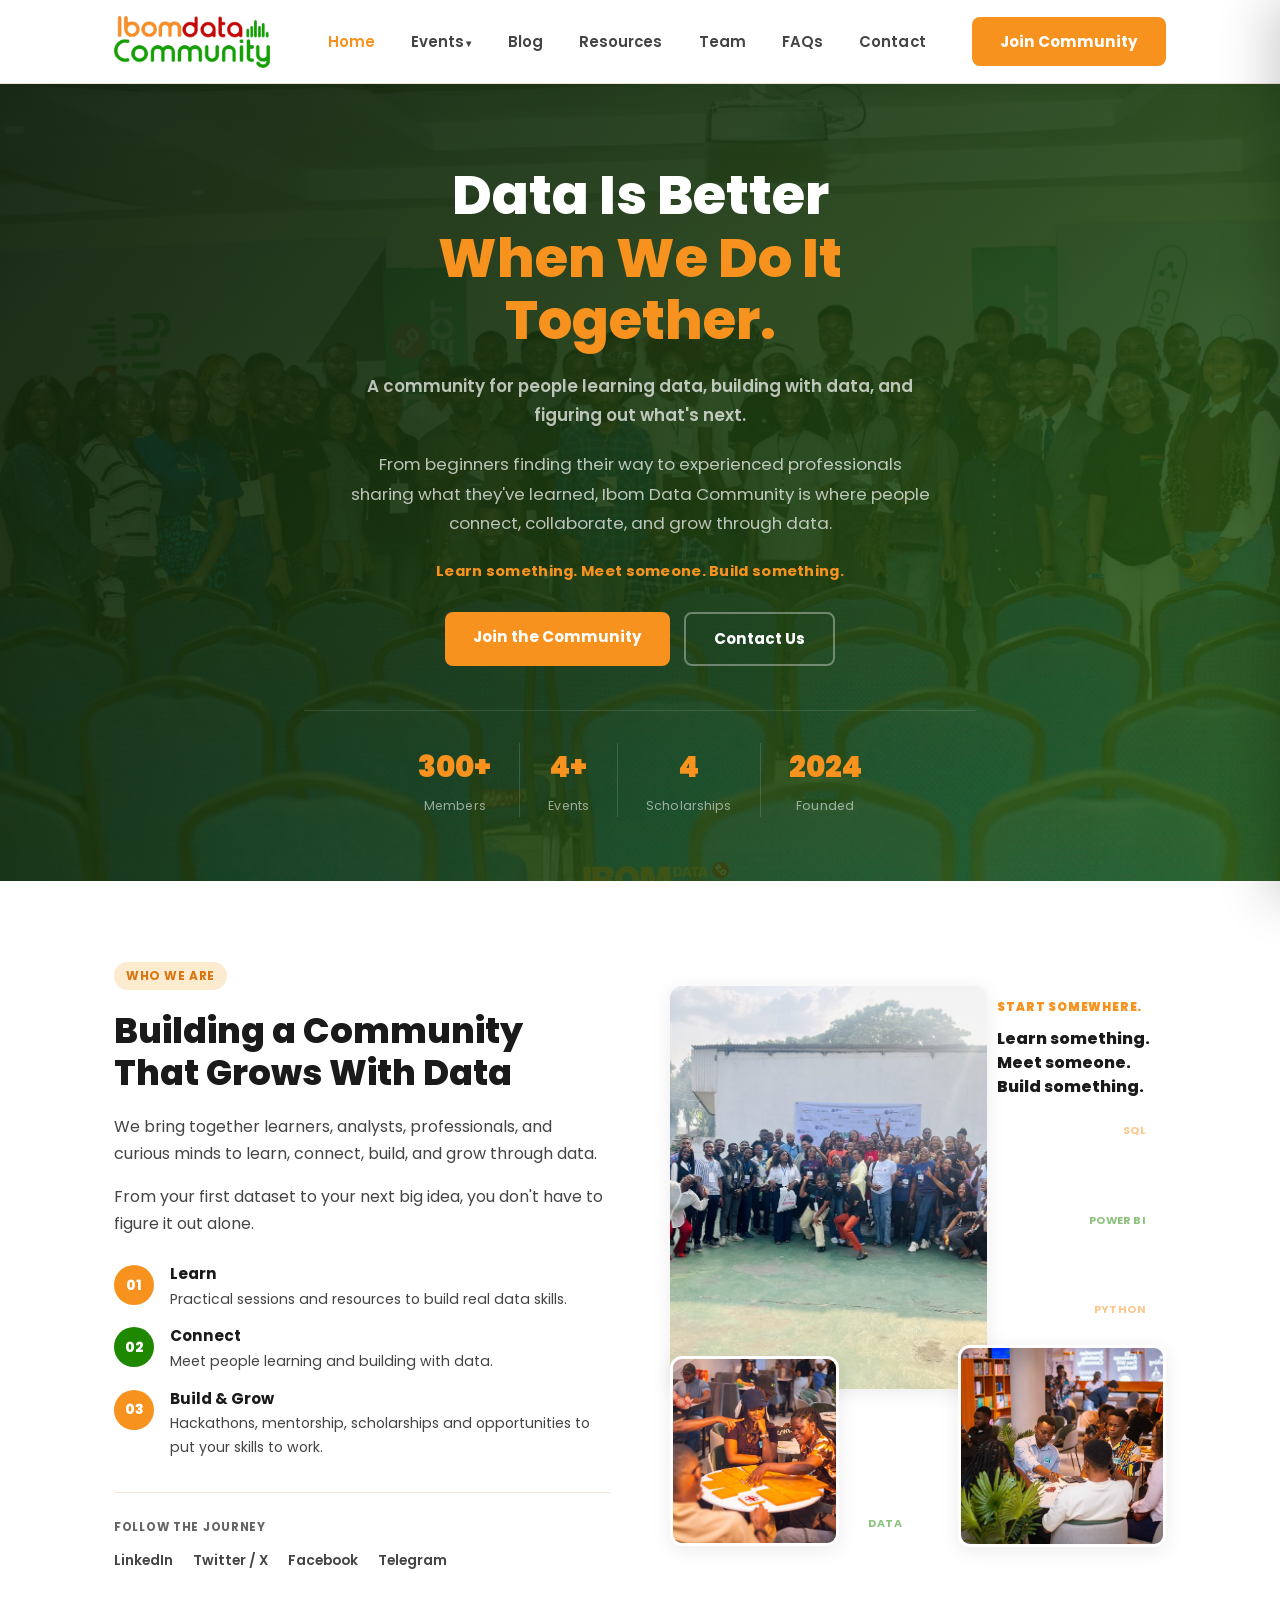
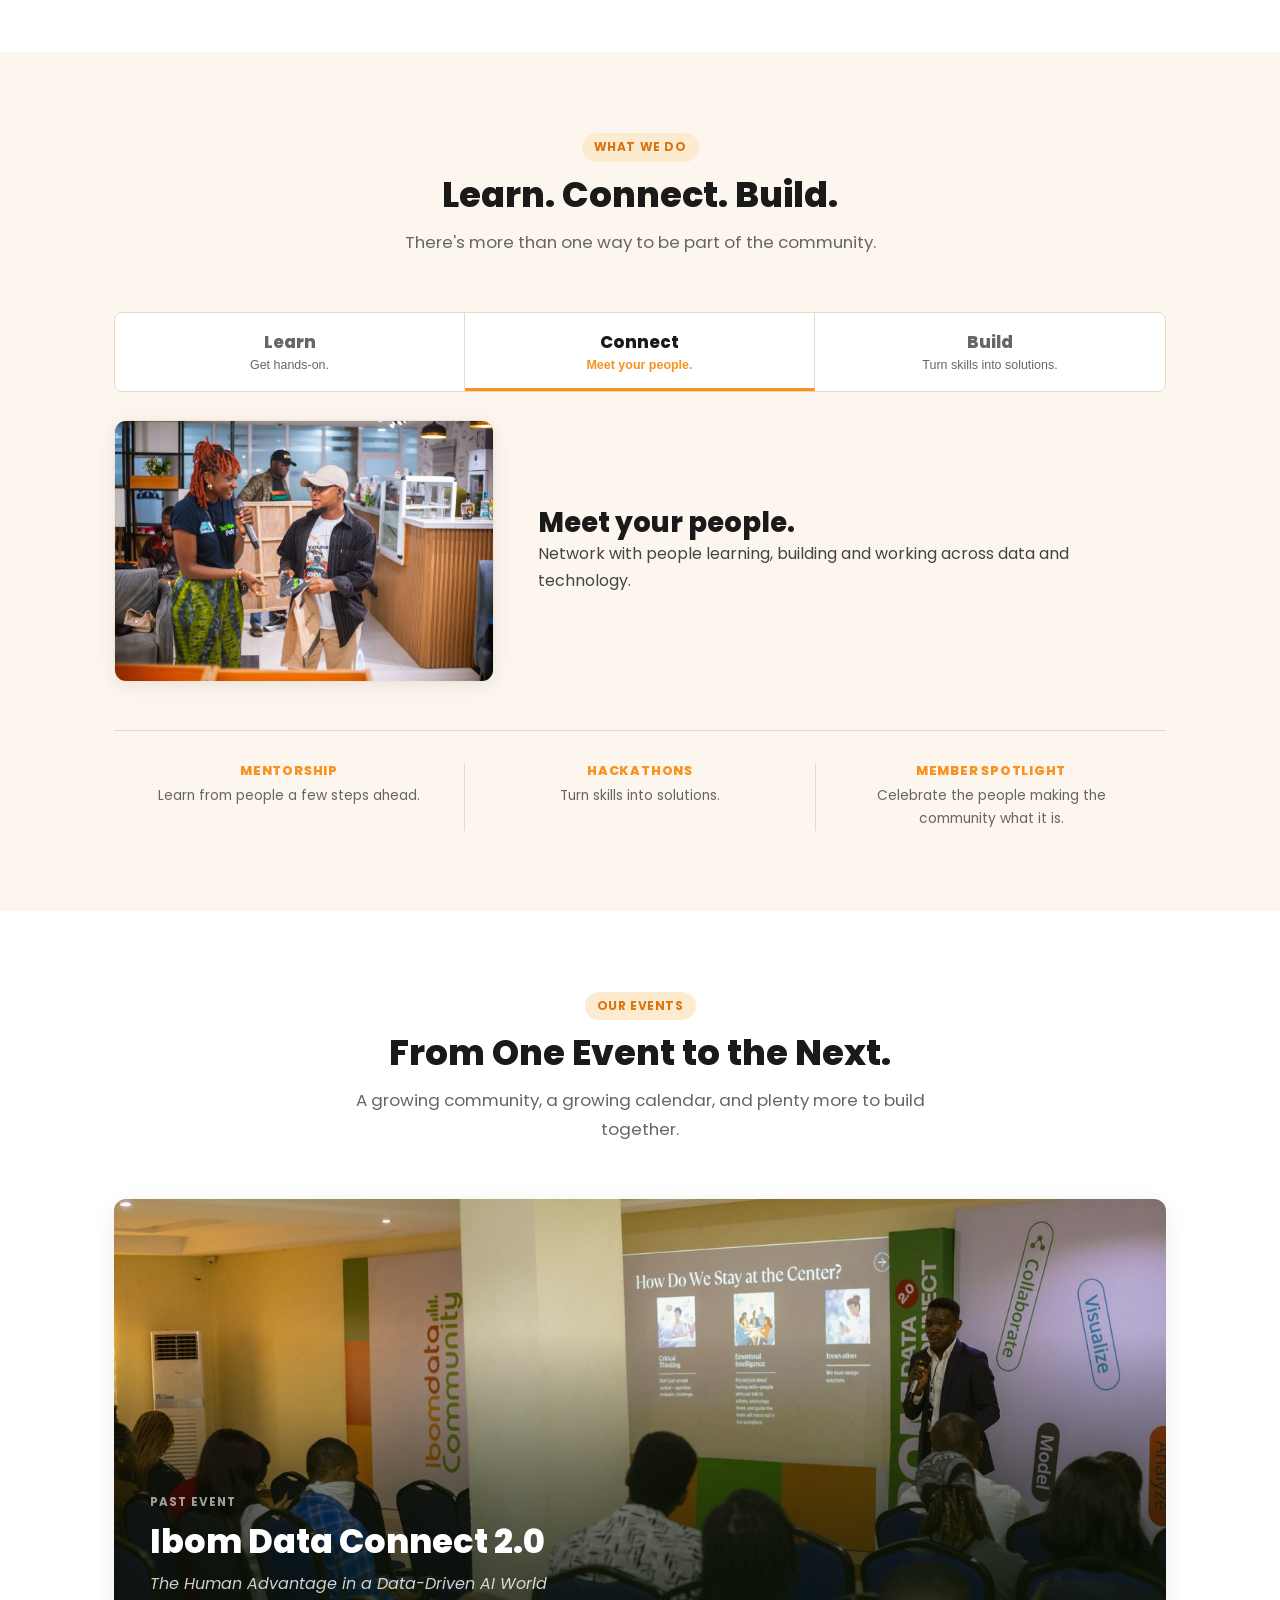
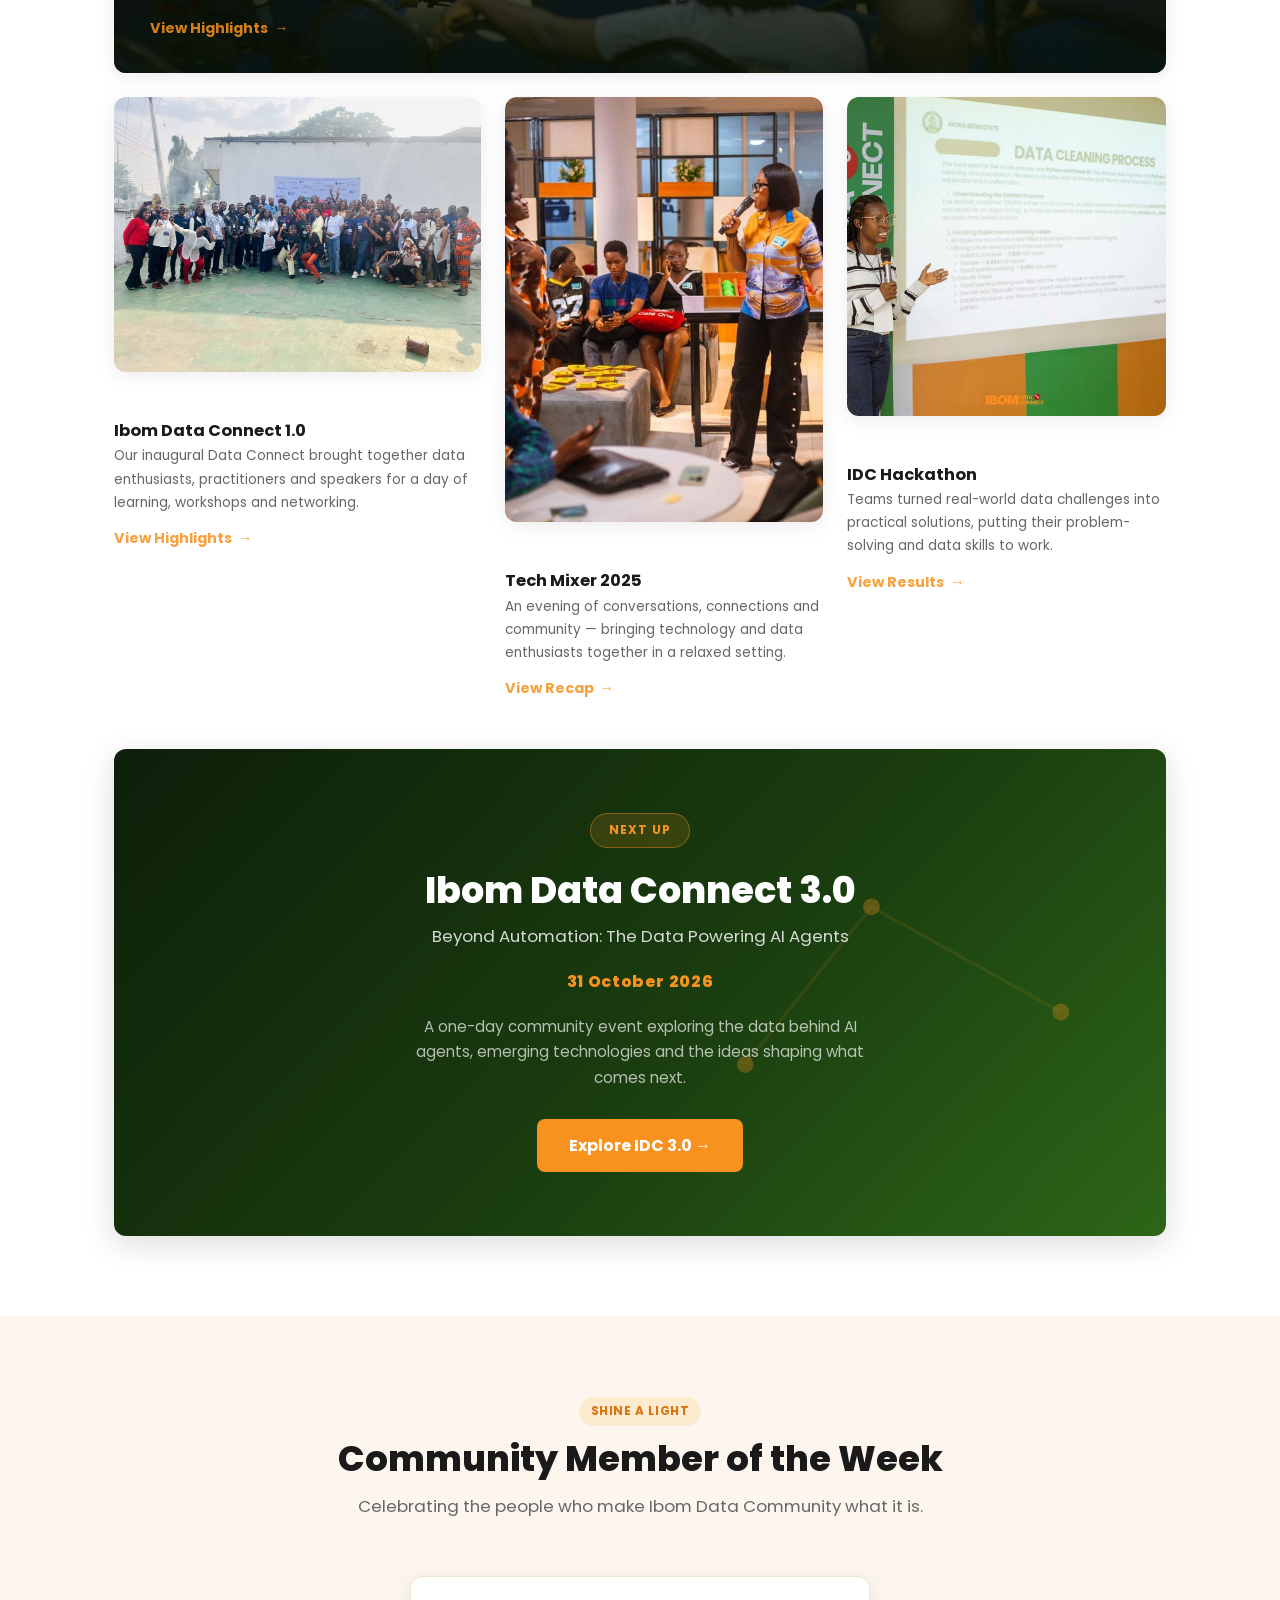
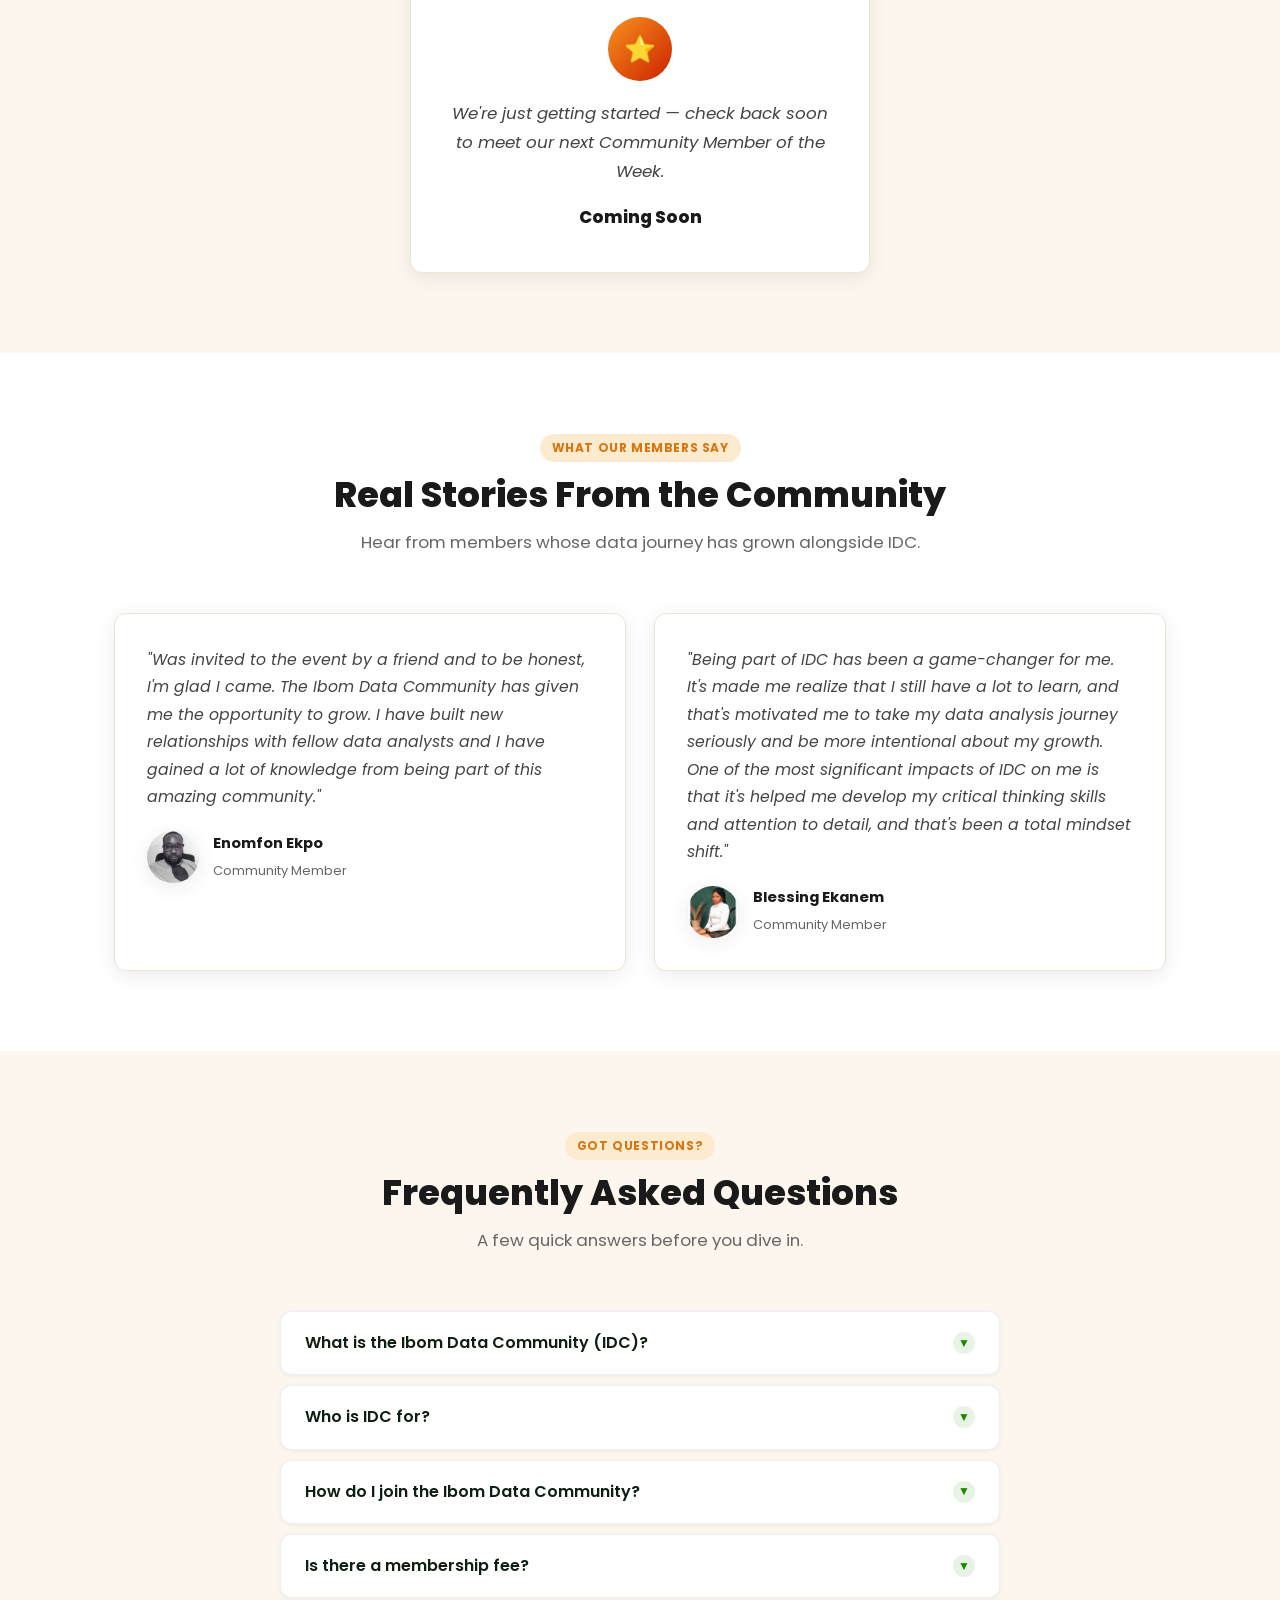
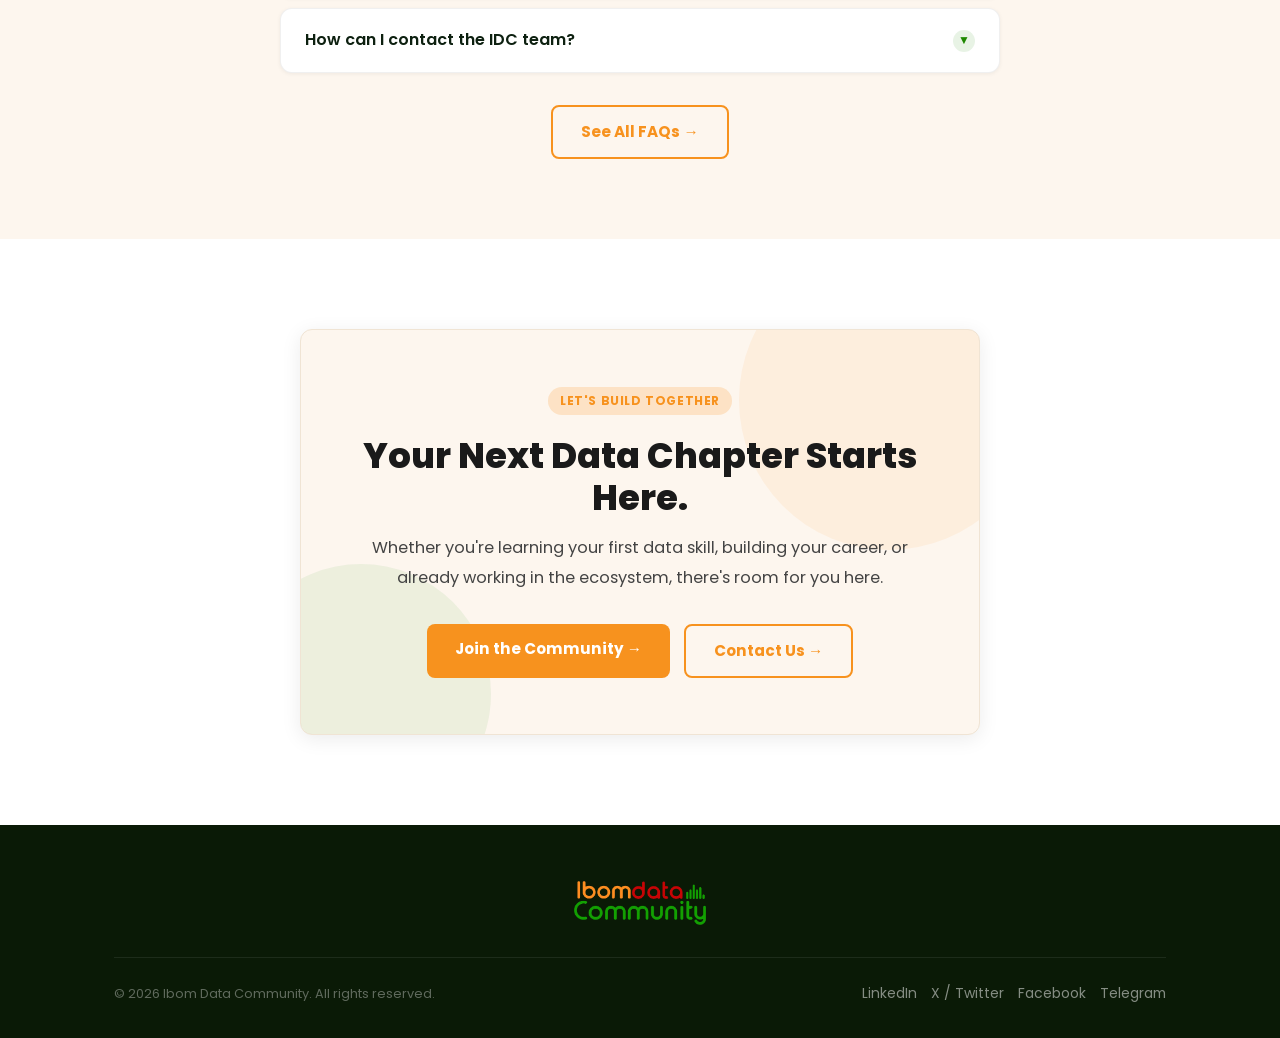
==== commit 6a29ea28: "Update community pages and event media" ====
--- a/index.html
+++ b/index.html
@@ -3,18 +3,15 @@
 <head>
   <meta charset="UTF-8"/>
   <meta name="viewport" content="width=device-width, initial-scale=1.0"/>
-  <title>Ibom Data Community — Data Is Better When We Do It Together</title>
+  <title>Ibom Data Community | Data Is Better When We Do It Together</title>
   <link rel="icon" type="image/png" sizes="32x32" href="images/favicon-32.png"/>
   <link rel="icon" type="image/png" sizes="16x16" href="images/favicon-16.png"/>
   <link rel="apple-touch-icon" href="images/apple-touch-icon.png"/>
   <meta name="description" content="A community for people learning data, building with data, and figuring out what's next. From beginners to experienced professionals, Ibom Data Community is where people connect, collaborate, and grow through data."/>
-  <meta property="og:title" content="Ibom Data Community — Data Is Better When We Do It Together"/>
+  <meta property="og:title" content="Ibom Data Community | Data Is Better When We Do It Together"/>
   <meta property="og:description" content="A community for people learning data, building with data, and figuring out what's next."/>
   <meta property="og:type" content="website"/>
-  <link rel="preconnect" href="https://fonts.googleapis.com"/>
-  <link rel="preconnect" href="https://fonts.gstatic.com" crossorigin/>
-  <link href="https://fonts.googleapis.com/css2?family=Nunito:wght@400;600;700;800;900&family=Inter:wght@400;500;600;700&display=swap" rel="stylesheet"/>
-  <link rel="stylesheet" href="style.css?v=4"/>
+  <link rel="stylesheet" href="style.css?v=5"/>
   <style>
     /* ── HERO ── */
     .hero {
@@ -51,7 +48,7 @@
     }
     .hero-stat { padding: 0 28px; }
     .hero-stat + .hero-stat { border-left: 1px solid rgba(255,255,255,.14); }
-    .hero-stat .n { font-size: 1.8rem; font-weight: 900; color: var(--orange); font-family: 'Nunito', sans-serif; display: block; }
+    .hero-stat .n { font-size: 1.8rem; font-weight: 900; color: var(--orange); font-family: 'Poppins', sans-serif; display: block; }
     .hero-stat .l { font-size: .78rem; color: rgba(255,255,255,.55); margin-top: 4px; letter-spacing: .01em; }
 
     /* ── ABOUT ── */
@@ -62,7 +59,7 @@
       width: 40px; height: 40px; border-radius: 50%;
       background: var(--orange); color: #fff;
       display: flex; align-items: center; justify-content: center;
-      font-family: 'Nunito', sans-serif; font-weight: 800; font-size: .85rem; flex-shrink: 0;
+      font-family: 'Poppins', sans-serif; font-weight: 800; font-size: .85rem; flex-shrink: 0;
     }
     .pillar-icon-green { background: var(--green); }
     .pillar-body h4 { margin-bottom: 4px; font-size: .95rem; }
@@ -110,12 +107,12 @@
       text-align: left; z-index: 3;
     }
     .visual-caption-eyebrow {
-      display: block; font-family: 'Nunito', sans-serif; font-weight: 900;
+      display: block; font-family: 'Poppins', sans-serif; font-weight: 900;
       font-size: .72rem; letter-spacing: .07em; text-transform: uppercase;
       color: var(--orange); margin-bottom: 10px;
     }
     .visual-caption-line {
-      display: block; font-family: 'Nunito', sans-serif; font-weight: 800;
+      display: block; font-family: 'Poppins', sans-serif; font-weight: 800;
       font-size: 1rem; color: var(--text-dark); line-height: 1.5;
     }
 
@@ -231,7 +228,7 @@
     .event-next-inner h3 { color: #fff; font-size: clamp(1.6rem, 3.4vw, 2.3rem); margin-bottom: 10px; }
     .event-next-theme { color: rgba(255,255,255,.82); font-size: 1.05rem; margin-bottom: 18px; }
     .event-next-date {
-      display: inline-block; font-family: 'Nunito', sans-serif; font-weight: 800;
+      display: inline-block; font-family: 'Poppins', sans-serif; font-weight: 800;
       color: var(--orange); font-size: 1rem; letter-spacing: .04em; margin-bottom: 18px;
     }
     .event-next-desc { color: rgba(255,255,255,.68); font-size: .95rem; max-width: 480px; margin: 0 auto 28px; line-height: 1.7; }
@@ -261,7 +258,7 @@
     }
     .story-tab:last-child { border-right: none; }
     .story-tab-label {
-      display: block; font-family: 'Nunito', sans-serif; font-weight: 800;
+      display: block; font-family: 'Poppins', sans-serif; font-weight: 800;
       font-size: 1.05rem; color: var(--text-light); transition: color .3s ease;
     }
     .story-tab-sub {
@@ -303,7 +300,7 @@
     .story-secondary-item { flex: 1; min-width: 200px; text-align: center; padding: 0 28px; }
     .story-secondary-item + .story-secondary-item { border-left: 1px solid var(--border); }
     .story-secondary-item h5 {
-      font-family: 'Nunito', sans-serif; font-weight: 800; font-size: .8rem;
+      font-family: 'Poppins', sans-serif; font-weight: 800; font-size: .8rem;
       text-transform: uppercase; letter-spacing: .06em; color: var(--orange); margin-bottom: 6px;
     }
     .story-secondary-item p { font-size: .86rem; color: var(--text-light); margin: 0; }
@@ -383,6 +380,63 @@
       .hero-stat { padding: 0 10px 12px; flex: 0 0 42%; border-left: none !important; }
       .hero-stat:nth-child(odd) { border-right: 1px solid rgba(255,255,255,.14); }
     }
+
+    /* ── TESTIMONIALS ── */
+    .testimonial-grid { display: grid; grid-template-columns: 1fr 1fr; gap: 28px; }
+    .testimonial-card {
+      background: var(--white); border-radius: var(--radius); padding: 32px;
+      box-shadow: var(--shadow); border: 1px solid var(--border-light);
+      display: flex; flex-direction: column; gap: 20px;
+    }
+    .testimonial-quote { font-size: .98rem; font-style: italic; color: var(--text-mid); line-height: 1.75; }
+    .testimonial-author { display: flex; align-items: center; gap: 14px; }
+    .testimonial-avatar {
+      width: 52px; height: 52px; border-radius: 50%; overflow: hidden; flex-shrink: 0;
+      box-shadow: var(--shadow);
+    }
+    .testimonial-avatar img { width: 100%; height: 100%; object-fit: cover; }
+    .testimonial-author-info strong { display: block; font-size: .92rem; }
+    .testimonial-author-info span { font-size: .8rem; color: var(--text-light); }
+    @media(max-width: 760px) { .testimonial-grid { grid-template-columns: 1fr; } }
+
+    /* ── FAQ PREVIEW ── */
+    .faq-item {
+      background: #fff; border-radius: 12px; margin-bottom: 10px;
+      box-shadow: 0 1px 4px rgba(0,0,0,.06); overflow: hidden;
+      border: 1px solid rgba(0,0,0,.06); transition: box-shadow .2s;
+    }
+    .faq-item:hover { box-shadow: 0 4px 16px rgba(0,0,0,.09); }
+    .faq-q {
+      width: 100%; background: none; border: none; text-align: left;
+      padding: 20px 24px; font-family: 'Poppins', sans-serif; font-size: 1rem;
+      font-weight: 600; color: var(--dark-hero); cursor: pointer;
+      display: flex; justify-content: space-between; align-items: center;
+      gap: 16px; line-height: 1.4;
+    }
+    .faq-q:hover { color: var(--green); }
+    .faq-chevron {
+      flex-shrink: 0; width: 22px; height: 22px; border-radius: 50%;
+      background: rgba(30,136,0,.1); display: flex; align-items: center;
+      justify-content: center; color: var(--green); font-size: .75rem;
+      transition: transform .25s;
+    }
+    .faq-item.open .faq-chevron { transform: rotate(180deg); }
+    .faq-a {
+      max-height: 0; overflow: hidden;
+      transition: max-height .35s ease, padding .25s ease; padding: 0 24px;
+    }
+    .faq-item.open .faq-a { max-height: 400px; padding: 0 24px 20px; }
+    .faq-a p { font-size: .96rem; color: #444; line-height: 1.75; margin: 0; }
+    .faq-preview-list { max-width: 720px; margin: 0 auto; }
+  @media(max-width:640px){
+    .hero{padding:36px 0;}
+    .hero h1{font-size:1.7rem;margin-bottom:12px;}
+    .hero-subhead{margin-bottom:10px;font-size:.98rem;}
+    .hero p{margin-bottom:14px;font-size:.92rem;}
+    .hero-motto{margin-bottom:18px;font-size:.85rem;}
+    .hero-cta{margin-bottom:28px;}
+    .hero-stats{padding-top:20px;}
+  }
   </style>
 </head>
 <body>
@@ -646,6 +700,75 @@
   </div>
 </section>
 
+<!-- ── TESTIMONIALS ── -->
+<section class="section section-white">
+  <div class="container">
+    <div class="section-header">
+      <div class="tag">What Our Members Say</div>
+      <h2>Real Stories From the Community</h2>
+      <p>Hear from members whose data journey has grown alongside IDC.</p>
+    </div>
+    <div class="testimonial-grid">
+      <div class="testimonial-card">
+        <p class="testimonial-quote">"Was invited to the event by a friend and to be honest, I'm glad I came. The Ibom Data Community has given me the opportunity to grow. I have built new relationships with fellow data analysts and I have gained a lot of knowledge from being part of this amazing community."</p>
+        <div class="testimonial-author">
+          <div class="testimonial-avatar"><img src="images/community/testimonial-enomfon-ekpo.jpg" alt="Enomfon Ekpo"/></div>
+          <div class="testimonial-author-info">
+            <strong>Enomfon Ekpo</strong>
+            <span>Community Member</span>
+          </div>
+        </div>
+      </div>
+      <div class="testimonial-card">
+        <p class="testimonial-quote">"Being part of IDC has been a game-changer for me. It's made me realize that I still have a lot to learn, and that's motivated me to take my data analysis journey seriously and be more intentional about my growth. One of the most significant impacts of IDC on me is that it's helped me develop my critical thinking skills and attention to detail, and that's been a total mindset shift."</p>
+        <div class="testimonial-author">
+          <div class="testimonial-avatar"><img src="images/community/testimonial-blessing-ekanem.jpg" alt="Blessing Ekanem"/></div>
+          <div class="testimonial-author-info">
+            <strong>Blessing Ekanem</strong>
+            <span>Community Member</span>
+          </div>
+        </div>
+      </div>
+    </div>
+  </div>
+</section>
+
+<!-- ── FAQ PREVIEW ── -->
+<section class="section section-cream">
+  <div class="container">
+    <div class="section-header">
+      <div class="tag">Got Questions?</div>
+      <h2>Frequently Asked Questions</h2>
+      <p>A few quick answers before you dive in.</p>
+    </div>
+    <div class="faq-preview-list">
+      <div class="faq-item">
+        <button class="faq-q">What is the Ibom Data Community (IDC)?<span class="faq-chevron">▼</span></button>
+        <div class="faq-a"><p>The Ibom Data Community (IDC) is a grassroots data and tech community based in Uyo, Akwa Ibom State, Nigeria. We bring together data enthusiasts, analysts, engineers, and beginners who are passionate about learning, collaboration, and using data skills to solve real-world problems.</p></div>
+      </div>
+      <div class="faq-item">
+        <button class="faq-q">Who is IDC for?<span class="faq-chevron">▼</span></button>
+        <div class="faq-a"><p>IDC is for everyone! Whether you're a complete beginner just discovering data, an intermediate practitioner building your skills, or an experienced data professional looking to give back and connect, there is a place for you at IDC.</p></div>
+      </div>
+      <div class="faq-item">
+        <button class="faq-q">How do I join the Ibom Data Community?<span class="faq-chevron">▼</span></button>
+        <div class="faq-a"><p>Joining IDC is simple and completely free. Reach out to us via email at <a href="mailto:ibomdatacommunity@gmail.com">ibomdatacommunity@gmail.com</a> or connect with us on social media to be added to our WhatsApp community group. You can also show up at any of our public events. Everyone is welcome.</p></div>
+      </div>
+      <div class="faq-item">
+        <button class="faq-q">Is there a membership fee?<span class="faq-chevron">▼</span></button>
+        <div class="faq-a"><p>No, IDC membership is completely free. We believe that access to a supportive data community should never be a financial barrier. Some specific workshops or events may have a small logistics fee, but we always communicate this clearly in advance.</p></div>
+      </div>
+      <div class="faq-item">
+        <button class="faq-q">How can I contact the IDC team?<span class="faq-chevron">▼</span></button>
+        <div class="faq-a"><p>You can reach us any time by email at <a href="mailto:ibomdatacommunity@gmail.com">ibomdatacommunity@gmail.com</a>. You can also connect with us on Facebook, LinkedIn, and Twitter/X. Search for "Ibom Data Community".</p></div>
+      </div>
+    </div>
+    <div style="text-align:center;margin-top:32px;">
+      <a href="faqs.html" class="btn btn-outline">See All FAQs →</a>
+    </div>
+  </div>
+</section>
+
 <!-- ── FINAL CTA ── -->
 <section id="contact" class="final-cta">
   <div class="final-cta-inner container">
@@ -677,6 +800,16 @@
 
 
 <script src="js/main.js?v=4"></script>
-<script src="js/content.js?v=4"></script>
+<script src="js/content.js?v=5"></script>
+<script>
+  document.querySelectorAll('.faq-preview-list .faq-q').forEach(btn => {
+    btn.addEventListener('click', () => {
+      const item = btn.parentElement;
+      const isOpen = item.classList.contains('open');
+      document.querySelectorAll('.faq-preview-list .faq-item.open').forEach(el => el.classList.remove('open'));
+      if (!isOpen) item.classList.add('open');
+    });
+  });
+</script>
 </body>
 </html>
--- a/style.css
+++ b/style.css
@@ -2,7 +2,7 @@
    IBOM DATA COMMUNITY — Shared Stylesheet
    Brand: Orange #F7921E | Red #CC2200 | Green #1E8800
    =================================================== */
-@import url('https://fonts.googleapis.com/css2?family=Nunito:wght@400;500;600;700;800;900&family=Inter:wght@400;500;600;700;800&display=swap');
+@import url('https://fonts.googleapis.com/css2?family=Poppins:wght@400;500;600;700;800;900&display=swap');
 
 :root {
   --orange:       #F7921E;
@@ -32,7 +32,7 @@
 *, *::before, *::after { box-sizing: border-box; margin: 0; padding: 0; }
 html { scroll-behavior: smooth; }
 body {
-  font-family: 'Inter', -apple-system, BlinkMacSystemFont, sans-serif;
+  font-family: 'Poppins', sans-serif;
   color: var(--text-dark);
   background: var(--white);
   line-height: 1.7;
@@ -46,7 +46,7 @@
 
 .container { max-width: var(--container); margin: 0 auto; padding: 0 24px; }
 
-h1,h2,h3,h4,h5 { font-weight: 800; line-height: 1.2; font-family: 'Nunito', sans-serif; }
+h1,h2,h3,h4,h5 { font-weight: 800; line-height: 1.2; font-family: 'Poppins', sans-serif; }
 h1 { font-size: clamp(2rem,4vw,3rem); }
 h2 { font-size: clamp(1.6rem,3vw,2.2rem); }
 h3 { font-size: clamp(1.1rem,2vw,1.35rem); }
@@ -54,7 +54,7 @@
 p  { color: var(--text-mid); }
 
 /* ===== BUTTONS ===== */
-.btn { display:inline-block; padding:12px 28px; border-radius:var(--radius-sm); font-weight:700; font-size:.95rem; cursor:pointer; transition:all .2s ease; border:none; font-family:'Inter',sans-serif; }
+.btn { display:inline-block; padding:12px 28px; border-radius:var(--radius-sm); font-weight:700; font-size:.95rem; cursor:pointer; transition:all .2s ease; border:none; font-family: 'Poppins', sans-serif; }
 .btn-primary  { background:var(--orange); color:var(--white); }
 .btn-primary:hover { background:var(--orange-dark); transform:translateY(-1px); box-shadow:0 4px 16px rgba(247,146,30,.35); }
 .btn-green    { background:var(--green); color:var(--white); }
@@ -95,7 +95,7 @@
 .nav-logo  { display:flex; align-items:center; gap:10px; margin-right:44px; flex-shrink:0; }
 .nav-logo img { height:52px; width:auto; }
 .nav-logo-text {
-  font-family:'Nunito',sans-serif; font-weight:900; font-size:.95rem;
+  font-family: 'Poppins', sans-serif; font-weight:900; font-size:.95rem;
   line-height:1.2; color:var(--text-dark); display:none;
 }
 .nav-links { display:flex; align-items:center; gap:36px; margin-right:auto; }
@@ -170,7 +170,7 @@
 .nav-panel-accordion-trigger {
   width:100%; display:flex; align-items:center; justify-content:space-between;
   padding:16px 2px; background:none; border:none; cursor:pointer;
-  font-size:1.05rem; font-weight:700; color:var(--text-dark); font-family:'Inter',sans-serif;
+  font-size:1.05rem; font-weight:700; color:var(--text-dark); font-family: 'Poppins', sans-serif;
 }
 .nav-panel-accordion-trigger .chev { transition:transform .25s ease; color:var(--text-light); font-size:.85rem; }
 .nav-panel-accordion.open .chev { transform:rotate(180deg); }
@@ -217,7 +217,7 @@
 
 /* ===== STATS ===== */
 .stats-grid { display:grid; grid-template-columns:repeat(4,1fr); gap:32px; text-align:center; }
-.stat-block .stat-number { font-size:clamp(2rem,4vw,3rem); font-weight:900; color:var(--orange); line-height:1; font-family:'Nunito',sans-serif; }
+.stat-block .stat-number { font-size:clamp(2rem,4vw,3rem); font-weight:900; color:var(--orange); line-height:1; font-family: 'Poppins', sans-serif; }
 .stat-block .stat-label  { font-size:.85rem; color:var(--text-light); margin-top:6px; }
 
 /* ===== ACHIEVEMENTS (dark section) ===== */
@@ -231,7 +231,7 @@
 }
 .achievement-card:hover { background:rgba(255,255,255,.09); transform:translateY(-3px); }
 .achievement-icon { font-size:2.8rem; margin-bottom:16px; display:block; }
-.achievement-number { font-size:2.8rem; font-weight:900; font-family:'Nunito',sans-serif; display:block; line-height:1; margin-bottom:8px; }
+.achievement-number { font-size:2.8rem; font-weight:900; font-family: 'Poppins', sans-serif; display:block; line-height:1; margin-bottom:8px; }
 .achievement-title { font-size:1rem; font-weight:700; color:white; margin-bottom:6px; }
 .achievement-desc  { font-size:.85rem; color:rgba(255,255,255,.55); line-height:1.6; }
 .achievement-badge { display:inline-block; padding:4px 12px; border-radius:20px; font-size:.72rem; font-weight:700; text-transform:uppercase; letter-spacing:.05em; margin-bottom:14px; }
@@ -256,7 +256,7 @@
 .prize-card    { text-align:center; background:var(--white); border-radius:var(--radius); padding:36px 32px; box-shadow:var(--shadow); min-width:180px; }
 .prize-card.grand { border:3px solid var(--orange); transform:scale(1.06); }
 .prize-emoji   { font-size:2.5rem; margin-bottom:12px; }
-.prize-amount  { font-size:2.2rem; font-weight:900; color:var(--orange); font-family:'Nunito',sans-serif; }
+.prize-amount  { font-size:2.2rem; font-weight:900; color:var(--orange); font-family: 'Poppins', sans-serif; }
 .prize-label   { font-size:.85rem; color:var(--text-light); margin-top:4px; }
 
 /* ===== STORIES ===== */
@@ -264,7 +264,7 @@
 .story-quote { font-size:3rem; color:var(--amber-mid); font-family:Georgia,serif; line-height:1; margin-bottom:8px; }
 .story-text  { font-size:.88rem; color:var(--text-light); line-height:1.7; margin-bottom:20px; font-style:italic; }
 .story-author { display:flex; align-items:center; gap:12px; }
-.story-avatar { width:44px; height:44px; border-radius:50%; background:linear-gradient(135deg,var(--orange),var(--red)); display:flex; align-items:center; justify-content:center; font-weight:800; color:white; font-size:1rem; font-family:'Nunito',sans-serif; }
+.story-avatar { width:44px; height:44px; border-radius:50%; background:linear-gradient(135deg,var(--orange),var(--red)); display:flex; align-items:center; justify-content:center; font-weight:800; color:white; font-size:1rem; font-family: 'Poppins', sans-serif; }
 .story-avatar-green { background:linear-gradient(135deg,var(--green),#4DC93A); }
 .story-author-info strong { display:block; font-size:.9rem; }
 .story-author-info span  { font-size:.8rem; color:var(--text-light); }
@@ -309,13 +309,13 @@
 /* ===== UPCOMING EVENTS ===== */
 .upcoming-event-card { display:flex; gap:20px; align-items:flex-start; padding:28px; background:var(--white); border-radius:var(--radius); box-shadow:var(--shadow); border:1px solid var(--border-light); transition:all .25s; }
 .upcoming-event-card:hover { box-shadow:var(--shadow-hover); transform:translateY(-2px); }
-.event-num { width:48px; height:48px; border-radius:10px; background:var(--orange); color:white; font-weight:900; font-size:1.1rem; display:flex; align-items:center; justify-content:center; flex-shrink:0; font-family:'Nunito',sans-serif; }
+.event-num { width:48px; height:48px; border-radius:10px; background:var(--orange); color:white; font-weight:900; font-size:1.1rem; display:flex; align-items:center; justify-content:center; flex-shrink:0; font-family: 'Poppins', sans-serif; }
 .event-card-subtitle { font-size:.8rem; color:var(--orange); font-weight:700; margin-bottom:4px; text-transform:uppercase; letter-spacing:.04em; }
 
 /* ===== HERO STRIP ===== */
 .events-strip { background:var(--white); border-top:1px solid var(--border-light); border-bottom:1px solid var(--border-light); padding:20px 0; }
 .events-strip-inner { display:flex; align-items:center; gap:14px; flex-wrap:wrap; }
-.events-strip-label { font-weight:800; font-size:.88rem; color:var(--text-dark); white-space:nowrap; font-family:'Nunito',sans-serif; }
+.events-strip-label { font-weight:800; font-size:.88rem; color:var(--text-dark); white-space:nowrap; font-family: 'Poppins', sans-serif; }
 .event-pill { display:inline-block; padding:7px 18px; border-radius:6px; font-size:.83rem; font-weight:700; background:var(--cream); border:1px solid var(--border); color:var(--text-mid); transition:all .2s; }
 .event-pill:hover { background:var(--orange); color:white; border-color:var(--orange); }
 .event-pill.green:hover { background:var(--green); border-color:var(--green); }
@@ -346,7 +346,7 @@
 }
 .spotlight-avatar img { width:100%; height:100%; object-fit:cover; }
 .spotlight-quote { font-size:1.05rem; font-style:italic; color:var(--text-mid); line-height:1.7; margin-bottom:18px; }
-.spotlight-name { font-weight:800; font-family:'Nunito',sans-serif; font-size:1.05rem; }
+.spotlight-name { font-weight:800; font-family: 'Poppins', sans-serif; font-size:1.05rem; }
 .spotlight-role { font-size:.82rem; color:var(--orange); font-weight:700; text-transform:uppercase; letter-spacing:.05em; margin-top:2px; }
 .spotlight-card.is-birthday { border-color:rgba(247,146,30,.4); box-shadow:0 4px 24px rgba(247,146,30,.12); }
 .spotlight-actions { display:flex; align-items:center; justify-content:center; gap:10px; margin-top:20px; }
@@ -376,13 +376,24 @@
   .contact-grid { grid-template-columns:1fr; }
 }
 @media (max-width:640px) {
+  :root { --nav-height: 64px; }
   .nav-links,.nav-cta { display:none; }
   .hamburger { display:flex; }
   .card-grid-3,.card-grid-2,.card-grid-4 { grid-template-columns:1fr; }
   .stats-grid { grid-template-columns:repeat(2,1fr); }
   .footer-bottom { flex-direction:column; gap:16px; text-align:center; }
-  .section { padding:56px 0; }
+  .section { padding:40px 0; }
+  .section-header { margin-bottom:32px; }
   .prizes-grid { flex-direction:column; align-items:center; }
   .prize-card.grand { transform:none; }
   .events-strip-inner { flex-direction:column; align-items:flex-start; }
-}
+  .nav-logo img { height:40px; }
+
+  /* Tighten card padding for small screens */
+  .card,.theme-card,.detail-card,.winner-card,.experience-card,.why-card,
+  .testimonial-card,.story-card,.outcome-card,.rule-card,.info-card,
+  .sponsor-card,.faq-item { padding:20px; }
+  .faq-q { padding:16px 18px; }
+  .faq-item.open .faq-a { padding:0 18px 16px; }
+  .hackathon-recap,.winners-section .container,.notify-box { padding-left:4px; padding-right:4px; }
+}
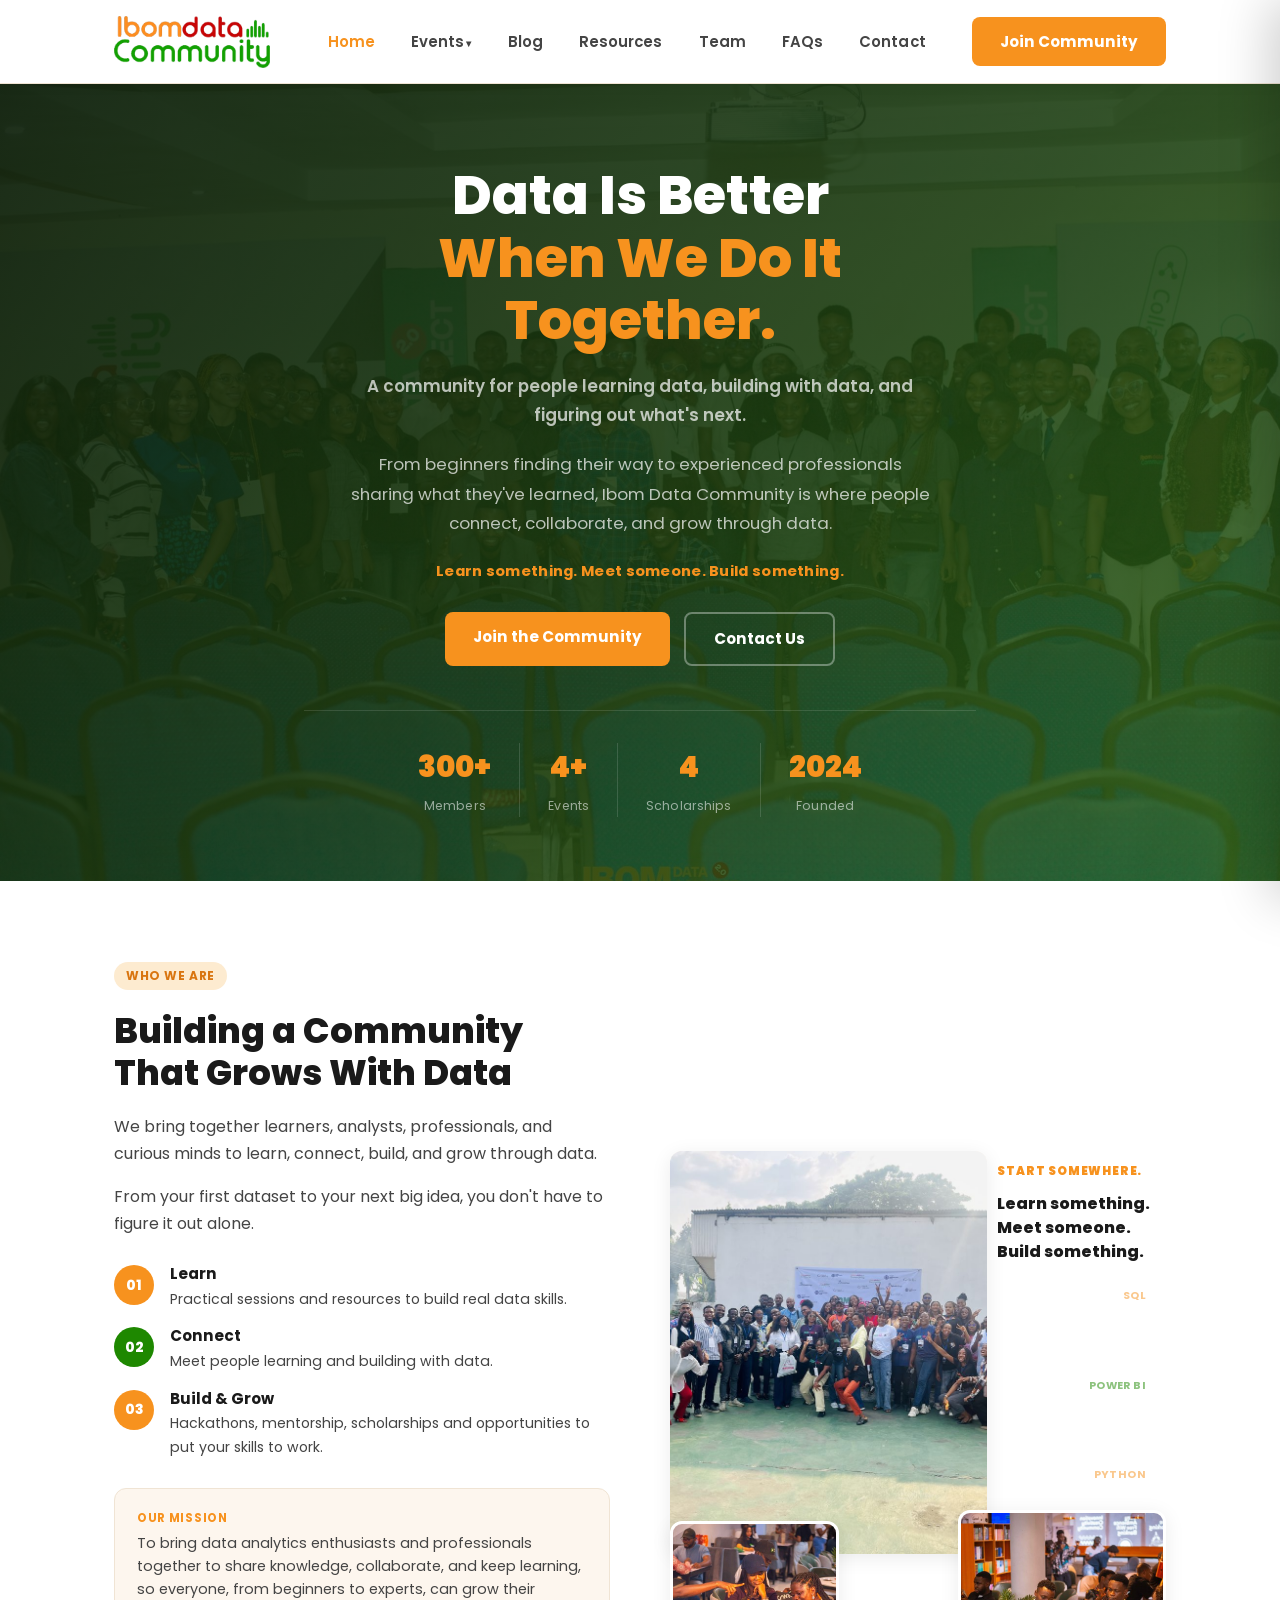
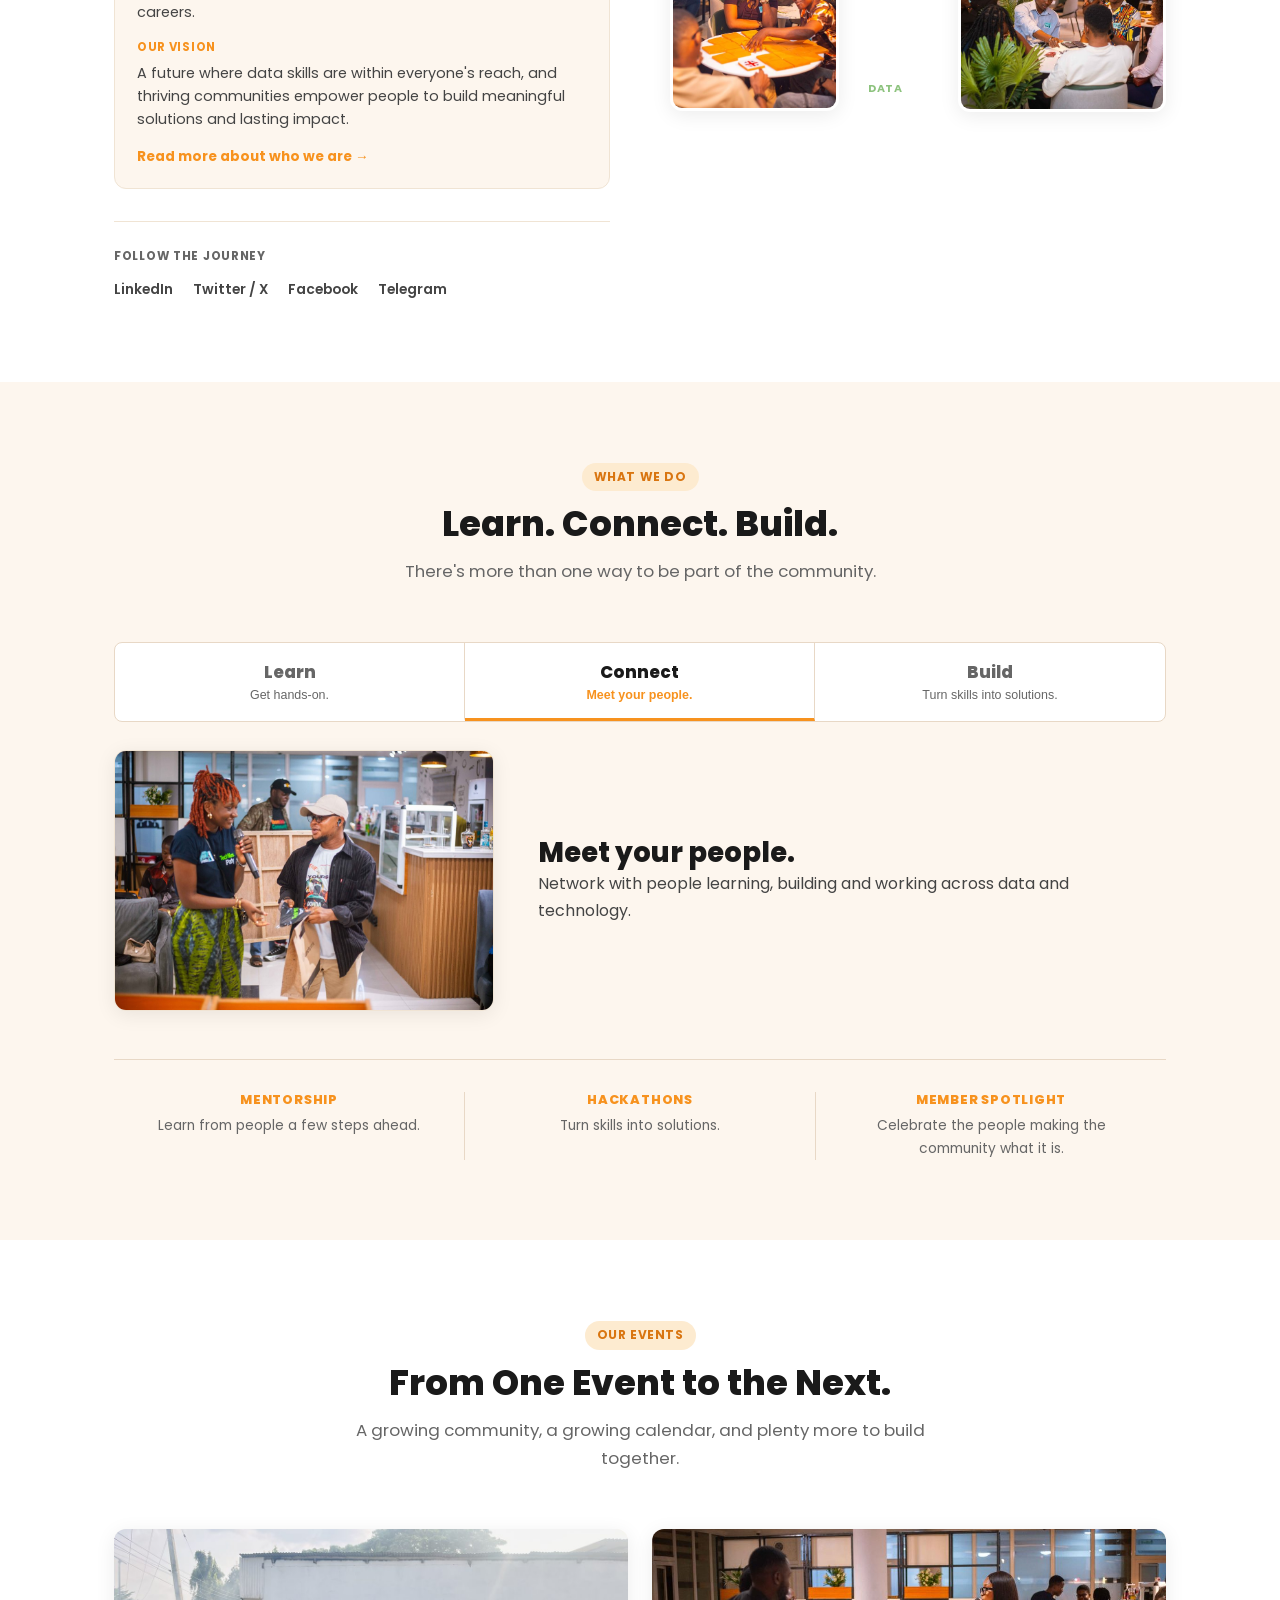
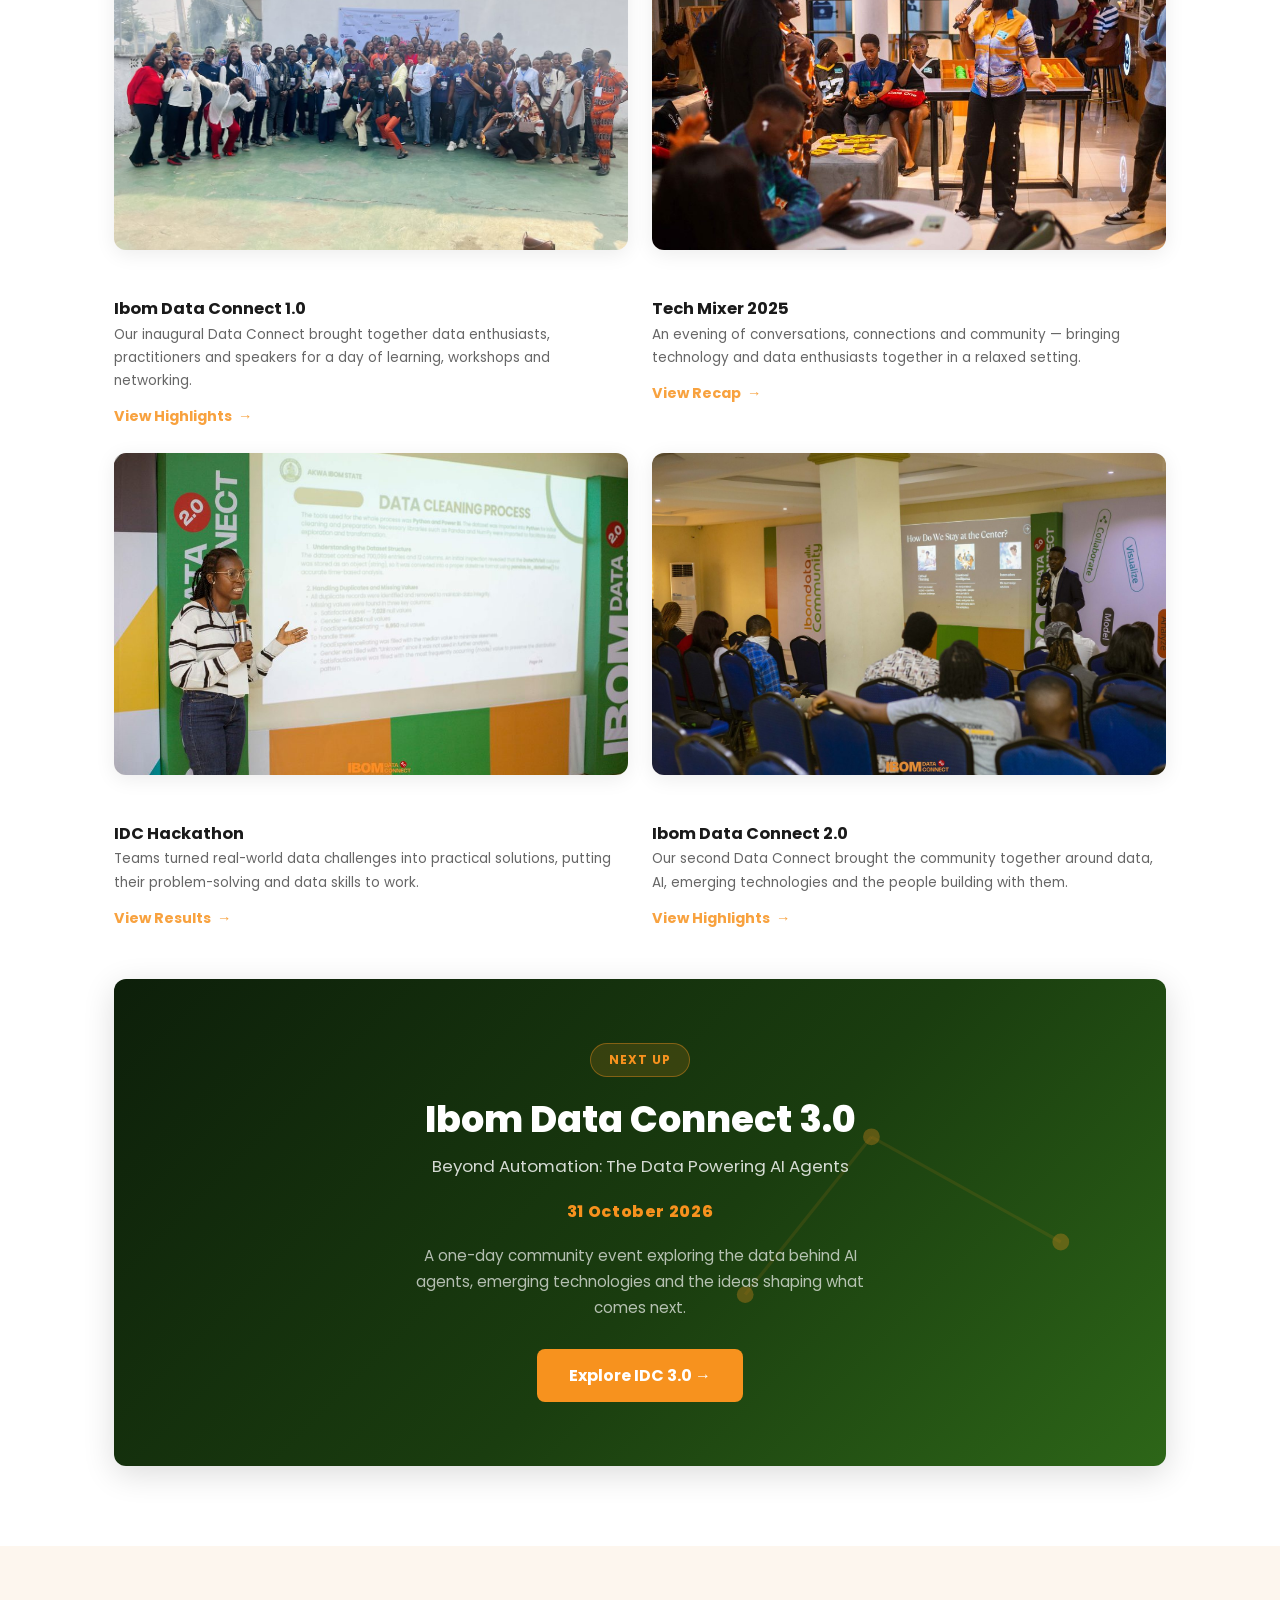
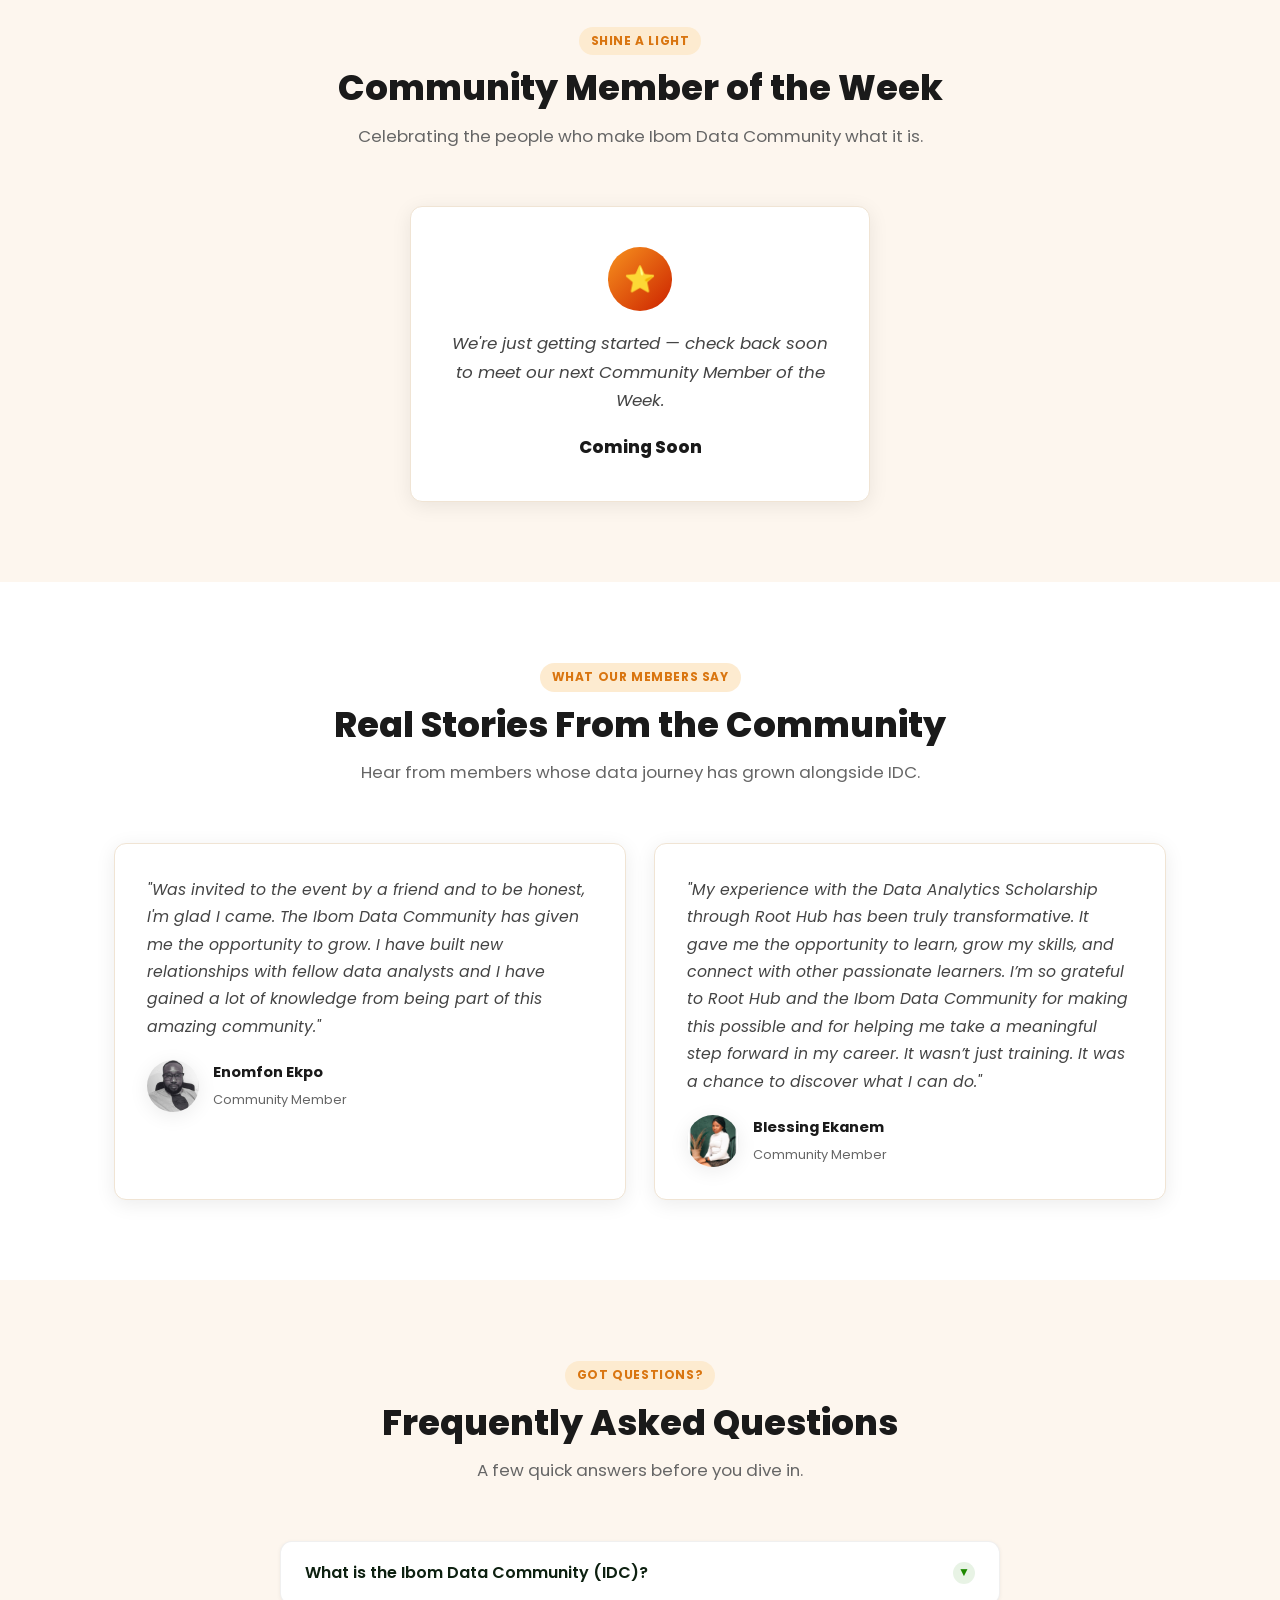
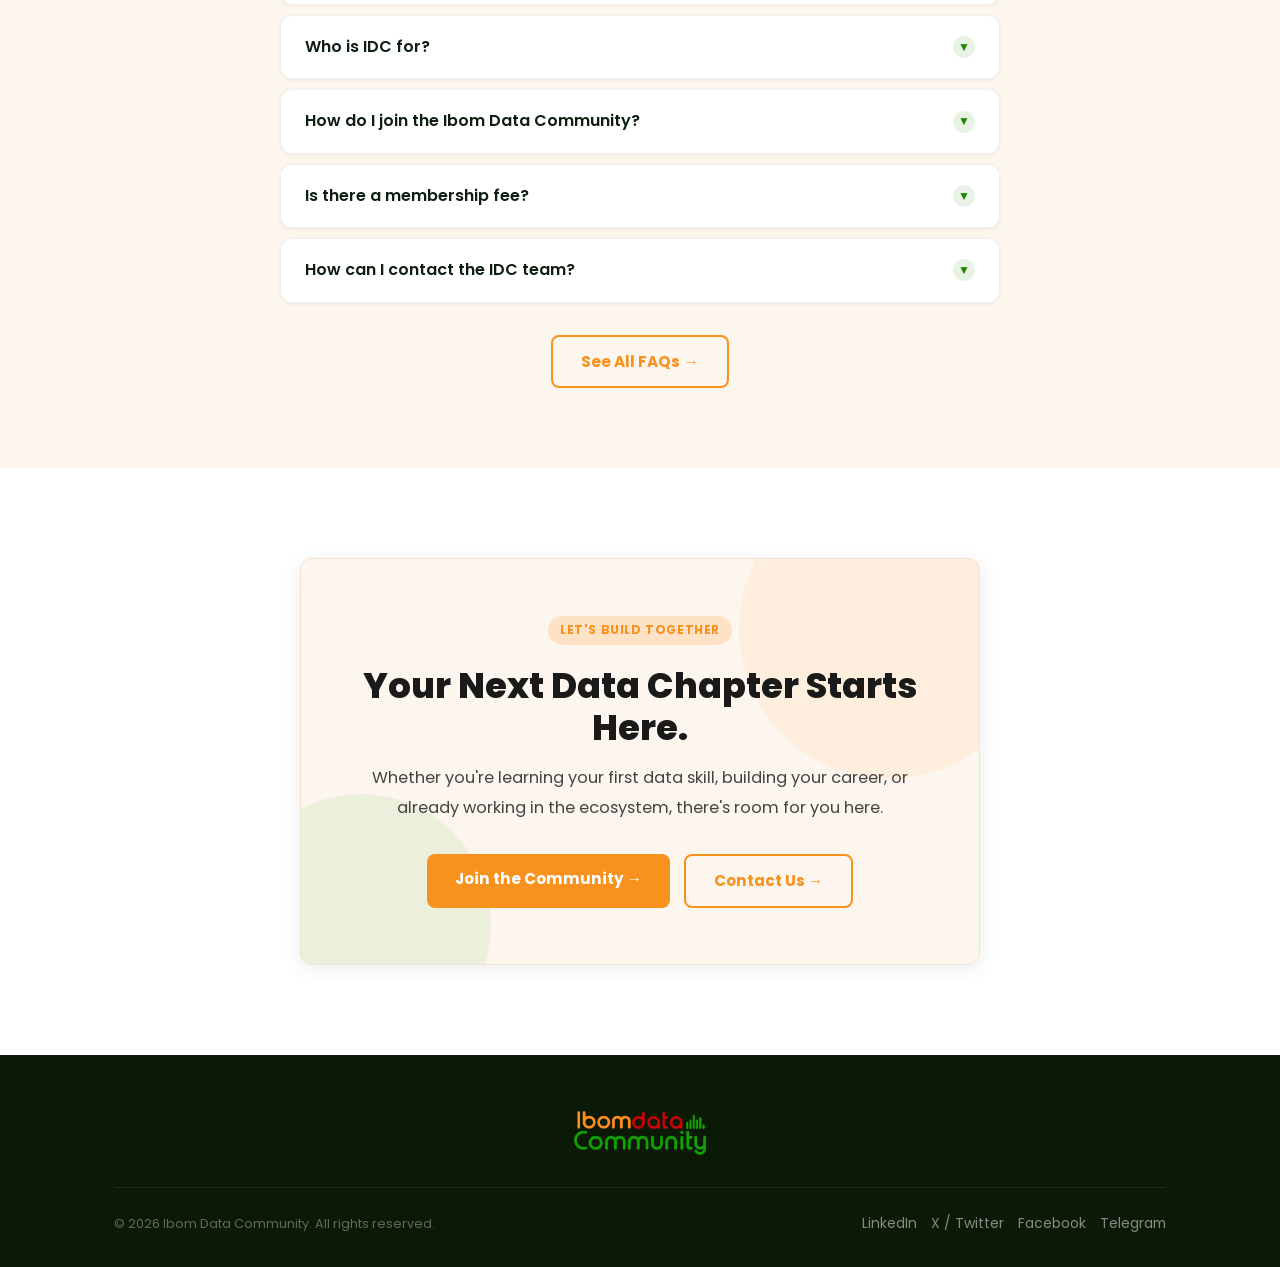
==== commit 818d4fa9: "Update homepage events order, mission/vision, testimonials and Back to Home links - Move IDC 2.0 aft" ====
--- a/index.html
+++ b/index.html
@@ -65,6 +65,11 @@
     .pillar-body h4 { margin-bottom: 4px; font-size: .95rem; }
     .pillar-body p { font-size: .88rem; }
 
+    .mv-block { margin-top: 28px; padding: 20px 22px; background: var(--cream); border-radius: var(--radius); border: 1px solid var(--border-light); display: flex; flex-direction: column; gap: 14px; }
+    .mv-label { display: block; font-size: .72rem; font-weight: 700; text-transform: uppercase; letter-spacing: .06em; color: var(--orange); margin-bottom: 4px; }
+    .mv-item p { font-size: .9rem; line-height: 1.6; margin: 0; }
+    .mv-link { font-size: .85rem; font-weight: 700; color: var(--orange); }
+    .mv-link:hover { text-decoration: underline; }
     .social-follow { margin-top: 32px; padding-top: 24px; border-top: 1px solid var(--border-light); }
     .social-follow-label {
       display: block; font-size: .74rem; font-weight: 700; text-transform: uppercase;
@@ -183,7 +188,7 @@
 
     /* Secondary supporting events — quieter, varied proportions */
     .events-secondary {
-      display: grid; grid-template-columns: 1.15fr 1fr 1fr; gap: 24px; margin-top: 24px;
+      display: grid; grid-template-columns: 1fr 1fr; gap: 24px; margin-top: 0;
     }
     .event-secondary { display: block; }
     .event-secondary-photo {
@@ -191,8 +196,7 @@
       border-radius: var(--radius); overflow: hidden;
       box-shadow: var(--shadow); background: var(--cream); margin-bottom: 14px;
     }
-    .events-secondary .event-secondary:nth-child(2) .event-secondary-photo { aspect-ratio: 3 / 4; }
-    .events-secondary .event-secondary:nth-child(3) .event-secondary-photo { aspect-ratio: 1 / 1; }
+    .events-secondary .event-secondary-photo { aspect-ratio: 16 / 10; }
     .event-secondary-photo img {
       position: absolute; inset: 0; width: 100%; height: 100%;
       object-fit: cover; transition: transform .7s ease;
@@ -561,6 +565,18 @@
           </div>
         </div>
 
+        <div class="mv-block">
+          <div class="mv-item">
+            <span class="mv-label">Our Mission</span>
+            <p>To bring data analytics enthusiasts and professionals together to share knowledge, collaborate, and keep learning, so everyone, from beginners to experts, can grow their careers.</p>
+          </div>
+          <div class="mv-item">
+            <span class="mv-label">Our Vision</span>
+            <p>A future where data skills are within everyone's reach, and thriving communities empower people to build meaningful solutions and lasting impact.</p>
+          </div>
+          <a href="team.html#mission" class="mv-link">Read more about who we are &rarr;</a>
+        </div>
+
         <div class="social-follow">
           <span class="social-follow-label">Follow the Journey</span>
           <div class="social-follow-links">
@@ -720,7 +736,7 @@
         </div>
       </div>
       <div class="testimonial-card">
-        <p class="testimonial-quote">"Being part of IDC has been a game-changer for me. It's made me realize that I still have a lot to learn, and that's motivated me to take my data analysis journey seriously and be more intentional about my growth. One of the most significant impacts of IDC on me is that it's helped me develop my critical thinking skills and attention to detail, and that's been a total mindset shift."</p>
+        <p class="testimonial-quote">"My experience with the Data Analytics Scholarship through Root Hub has been truly transformative. It gave me the opportunity to learn, grow my skills, and connect with other passionate learners. I’m so grateful to Root Hub and the Ibom Data Community for making this possible and for helping me take a meaningful step forward in my career. It wasn’t just training. It was a chance to discover what I can do."</p>
         <div class="testimonial-author">
           <div class="testimonial-avatar"><img src="images/community/testimonial-blessing-ekanem.jpg" alt="Blessing Ekanem"/></div>
           <div class="testimonial-author-info">
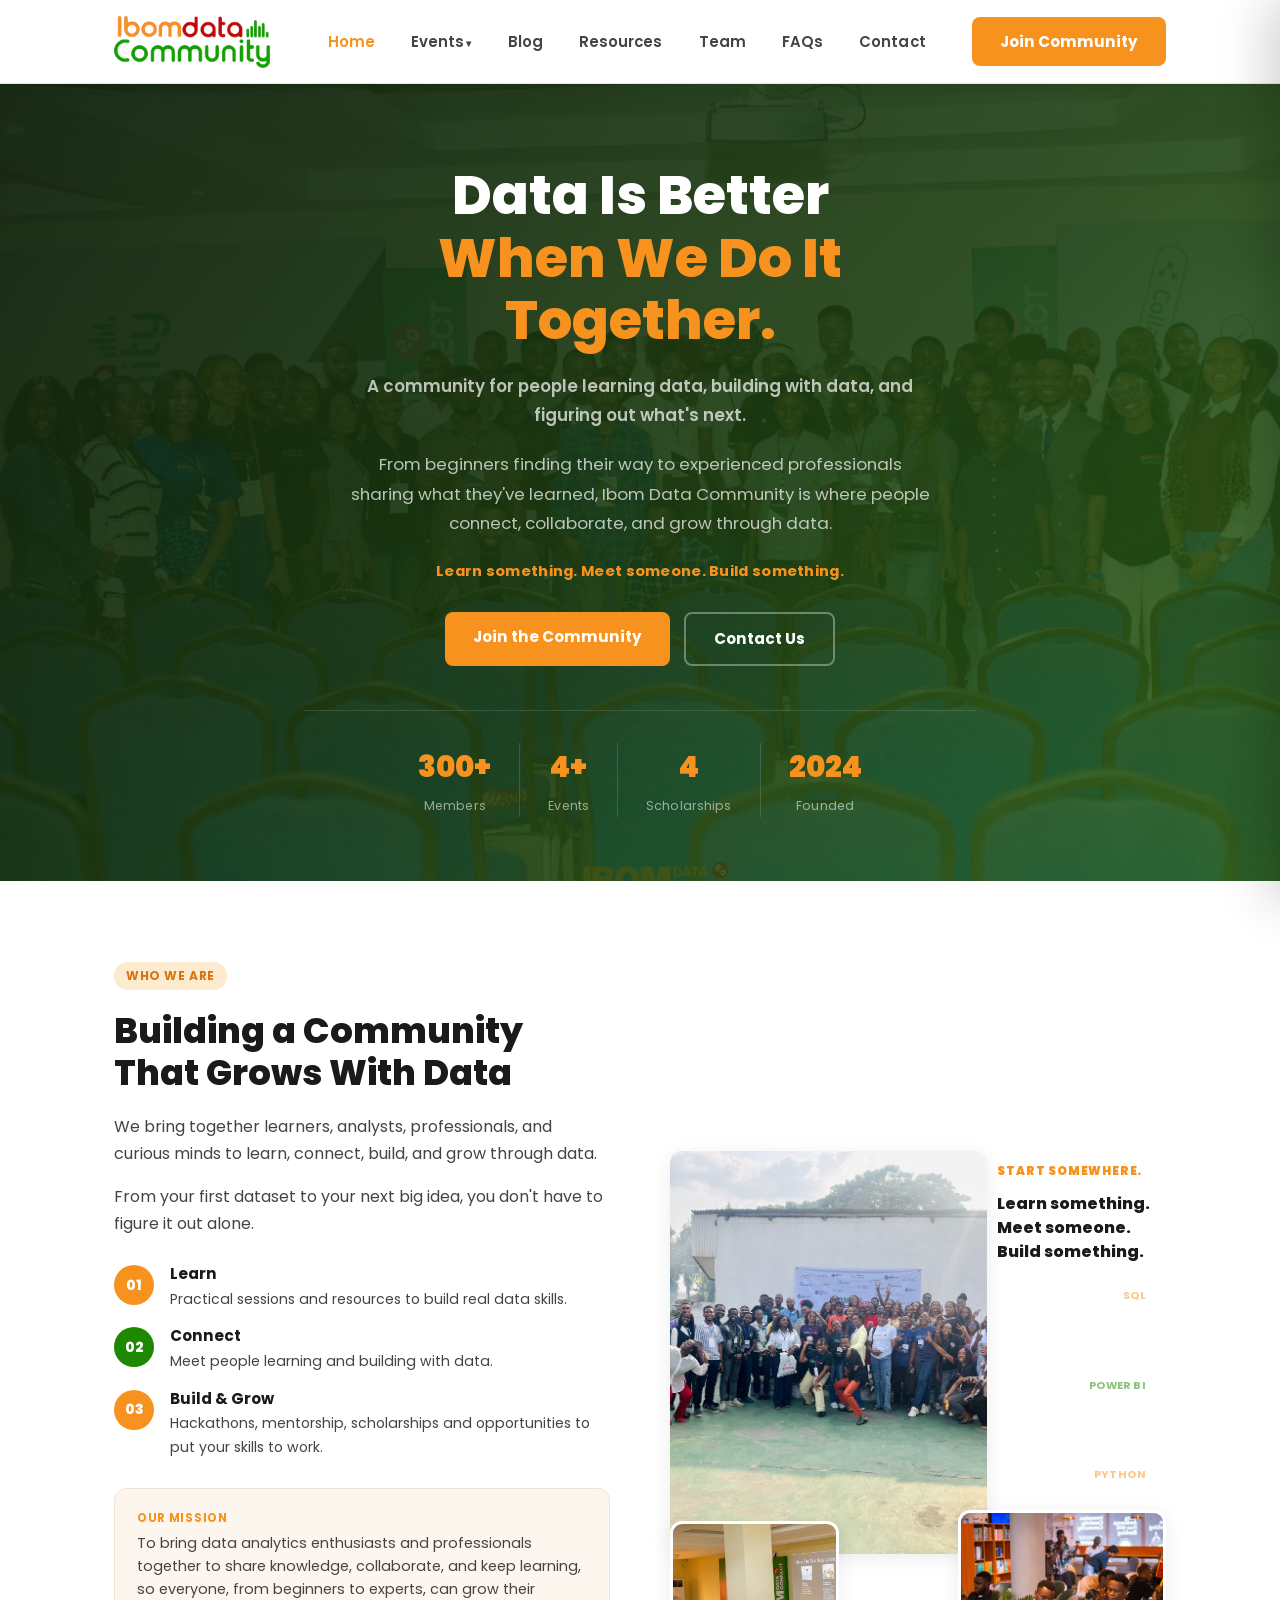
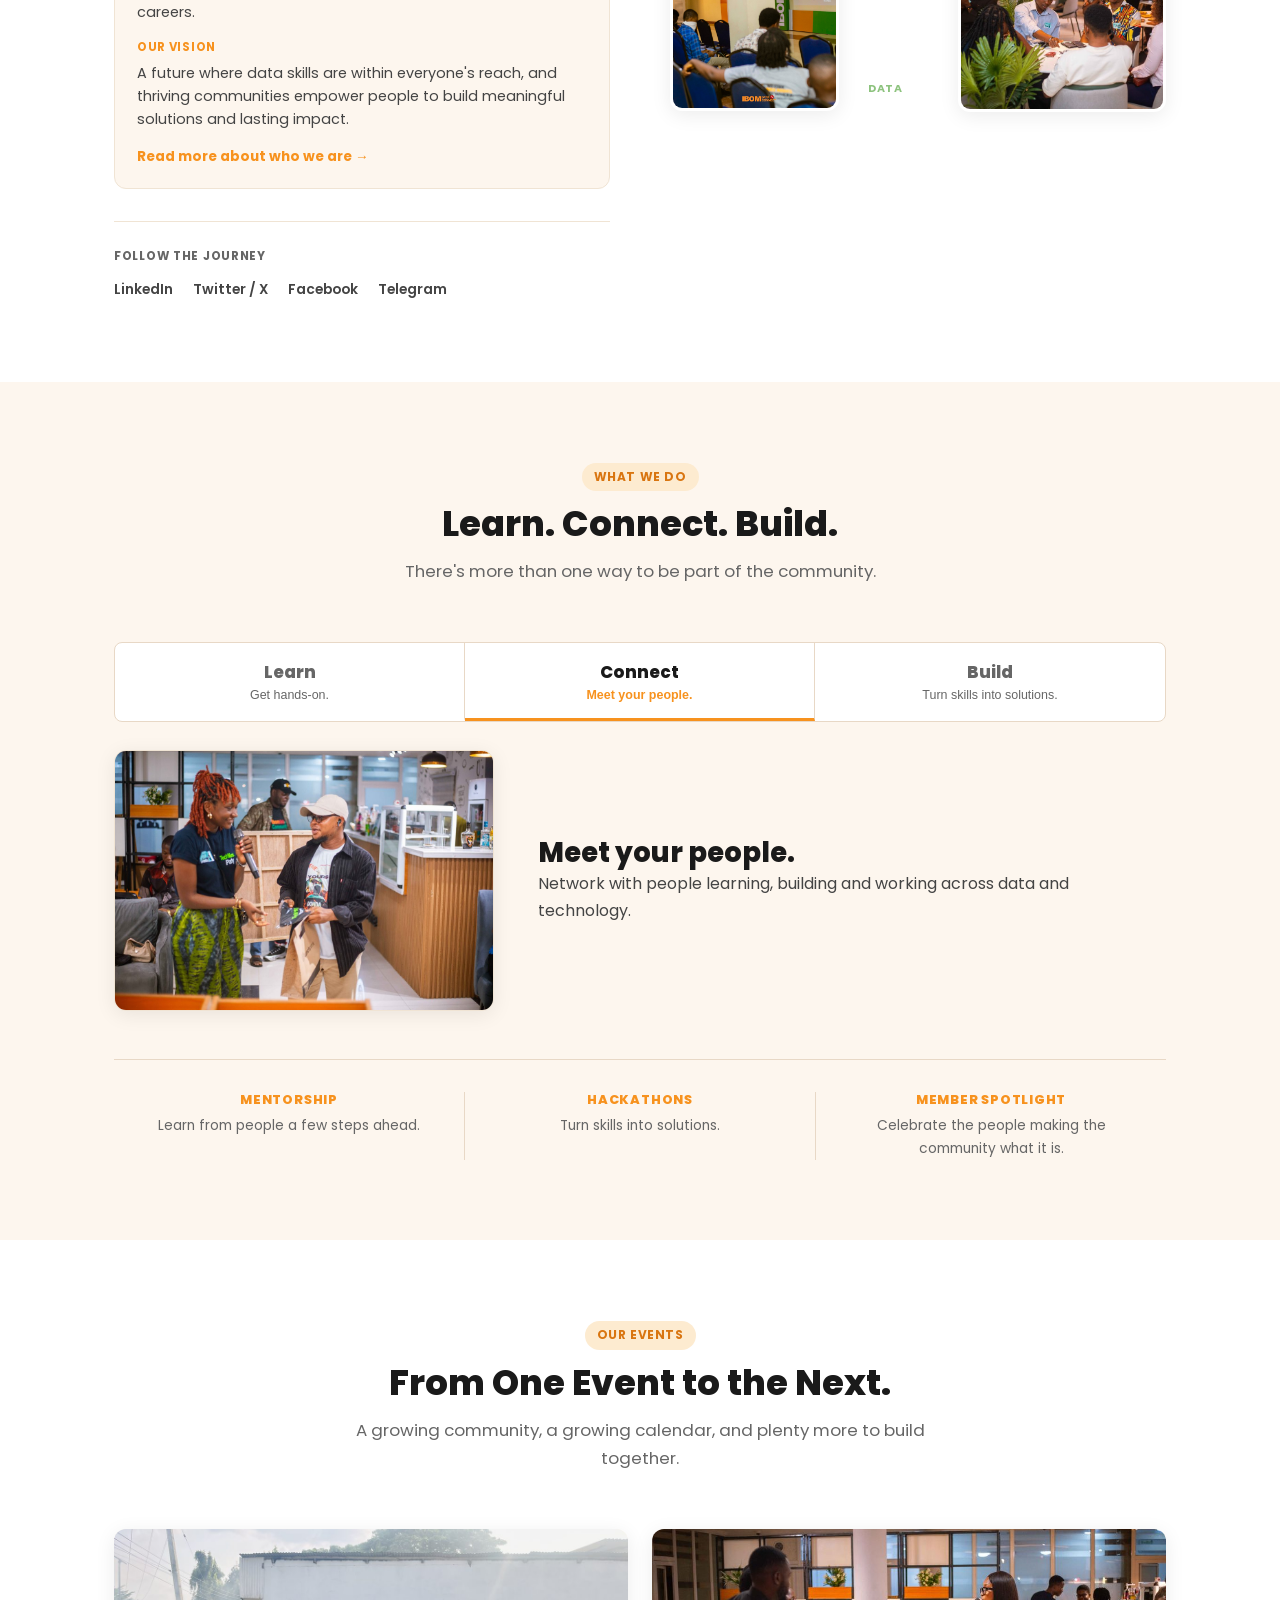
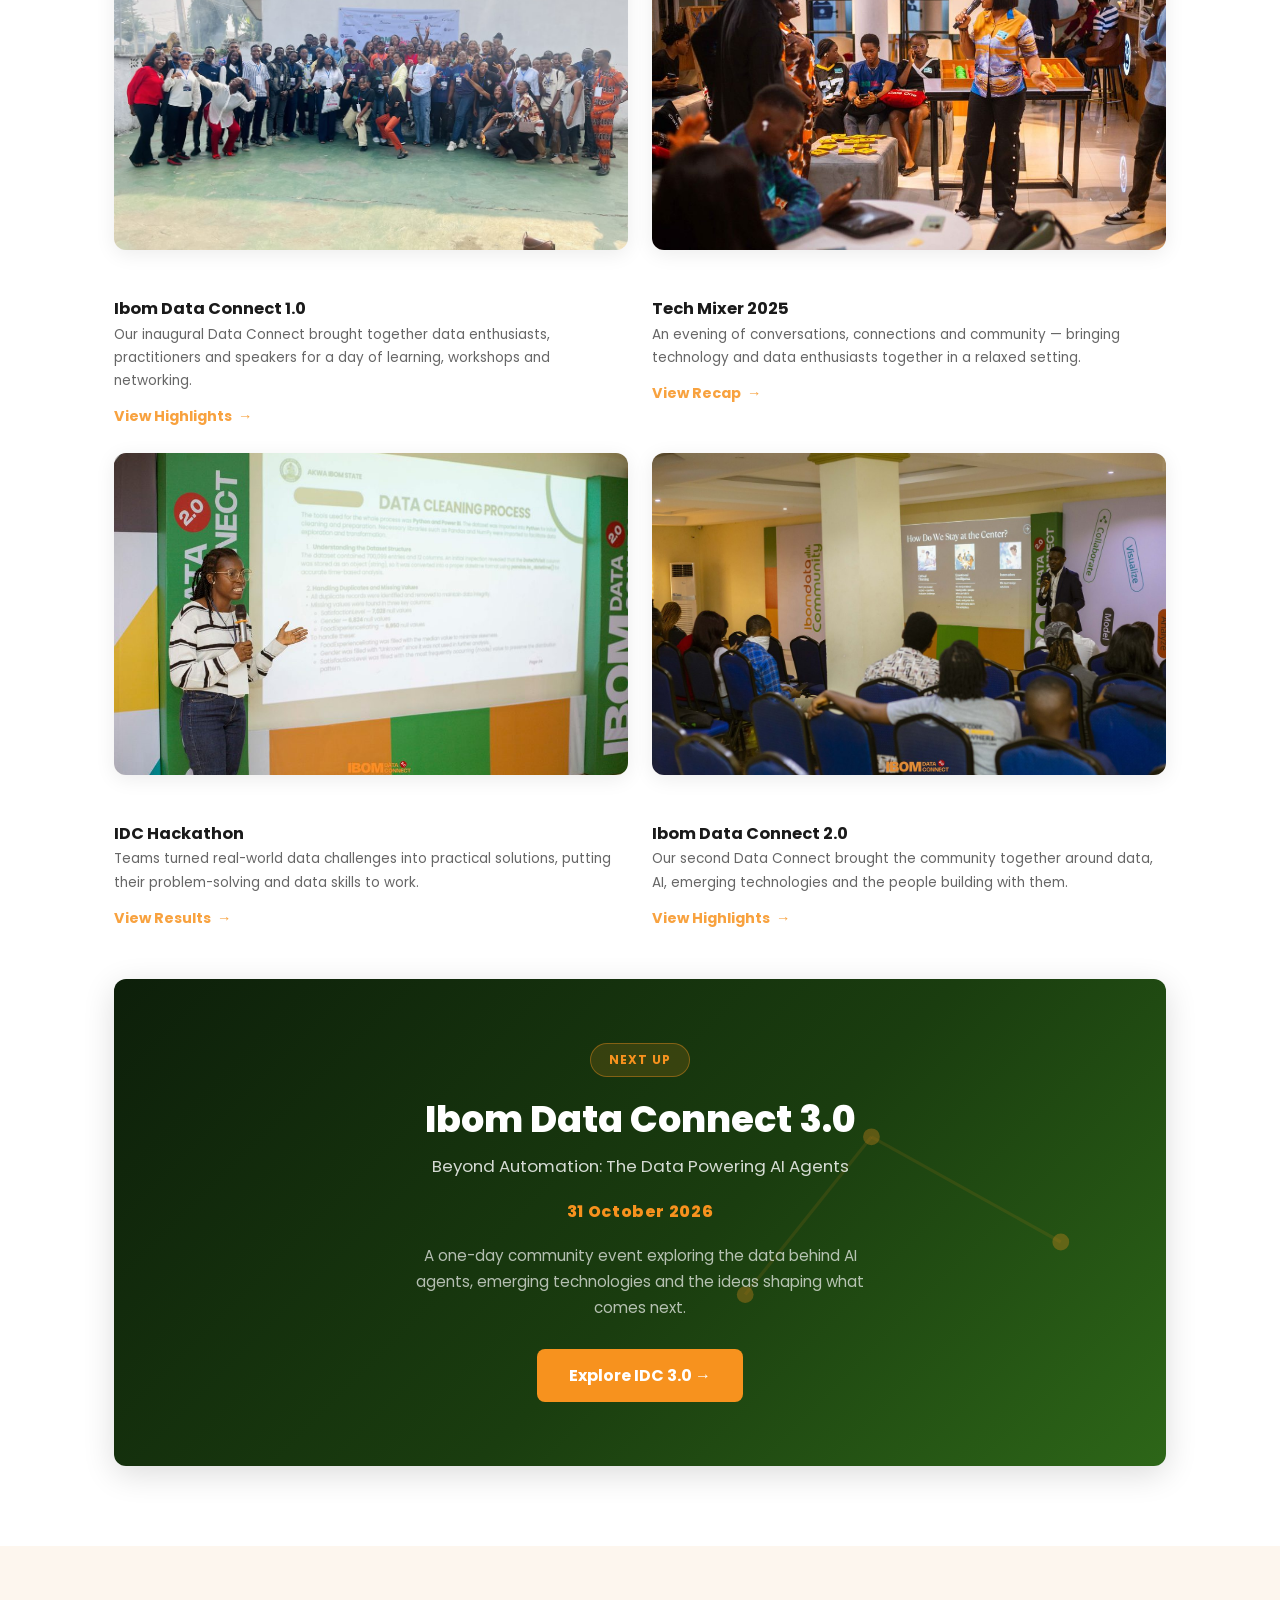
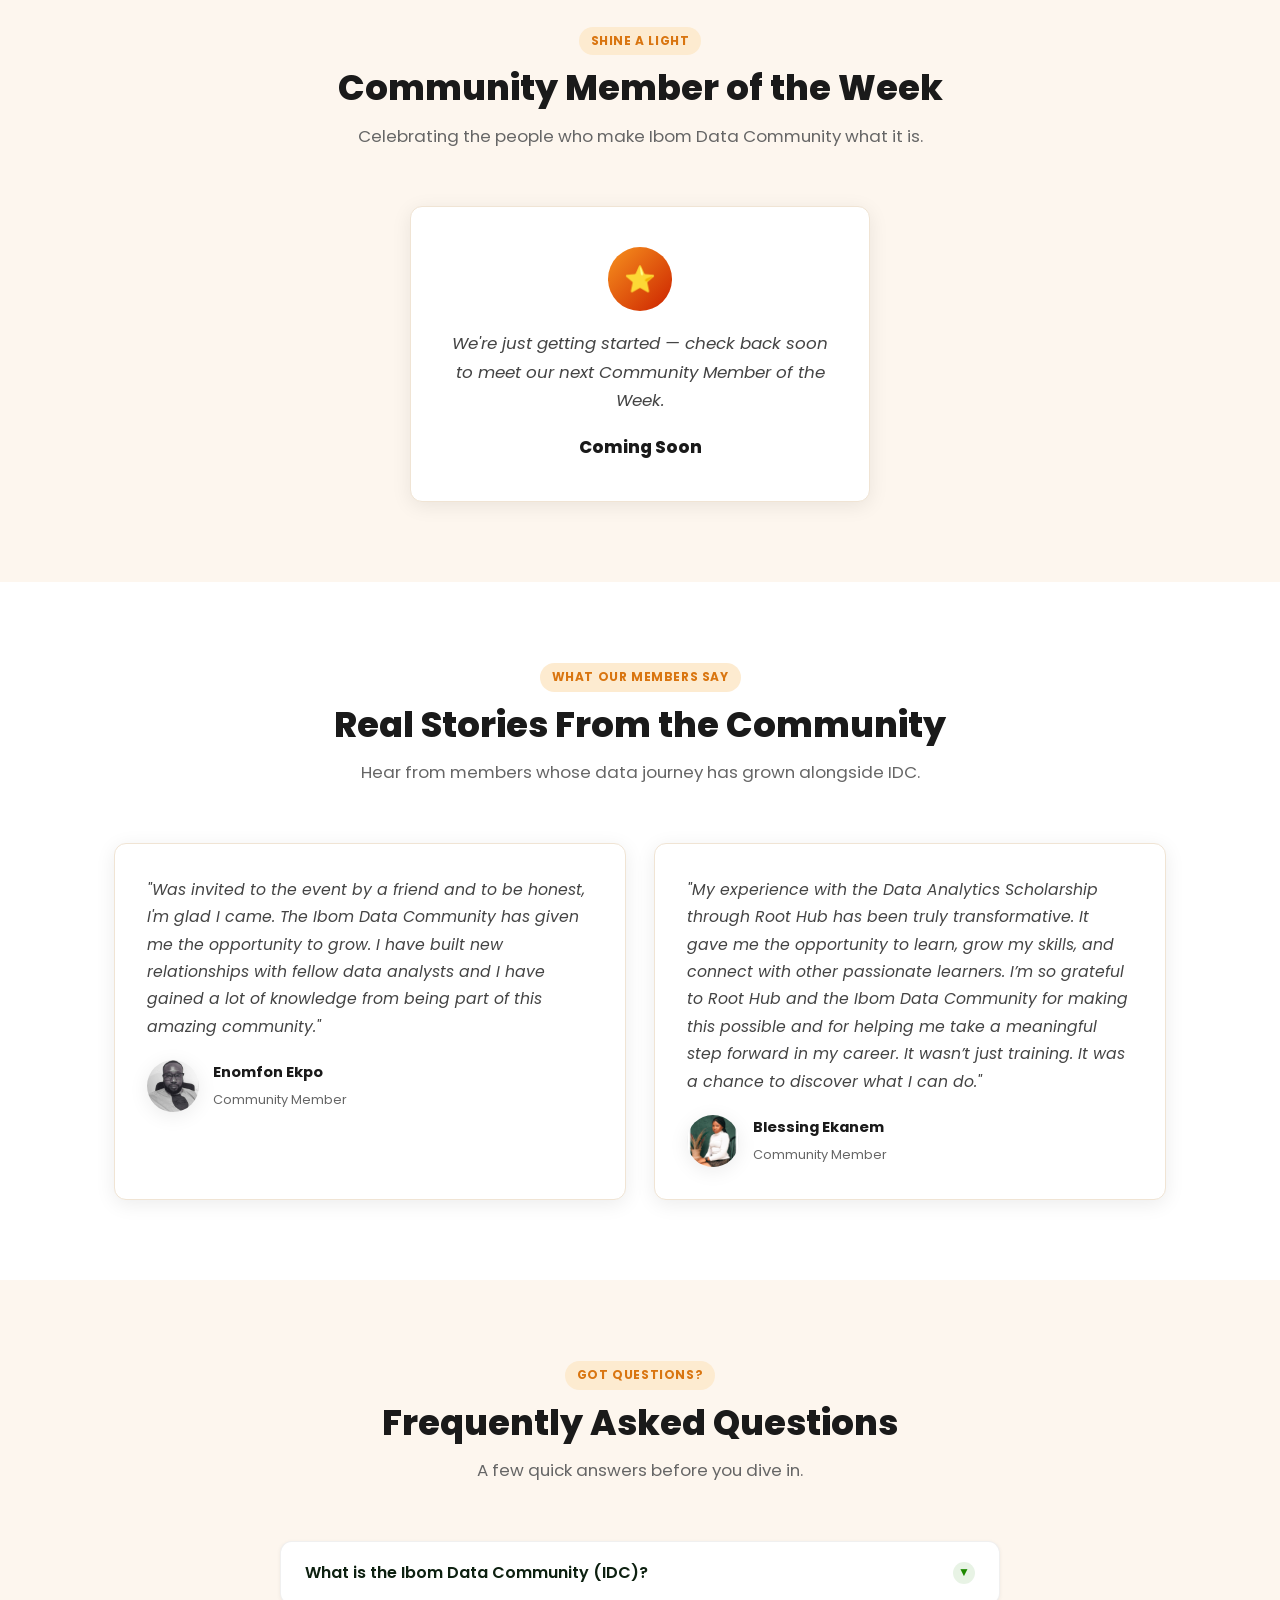
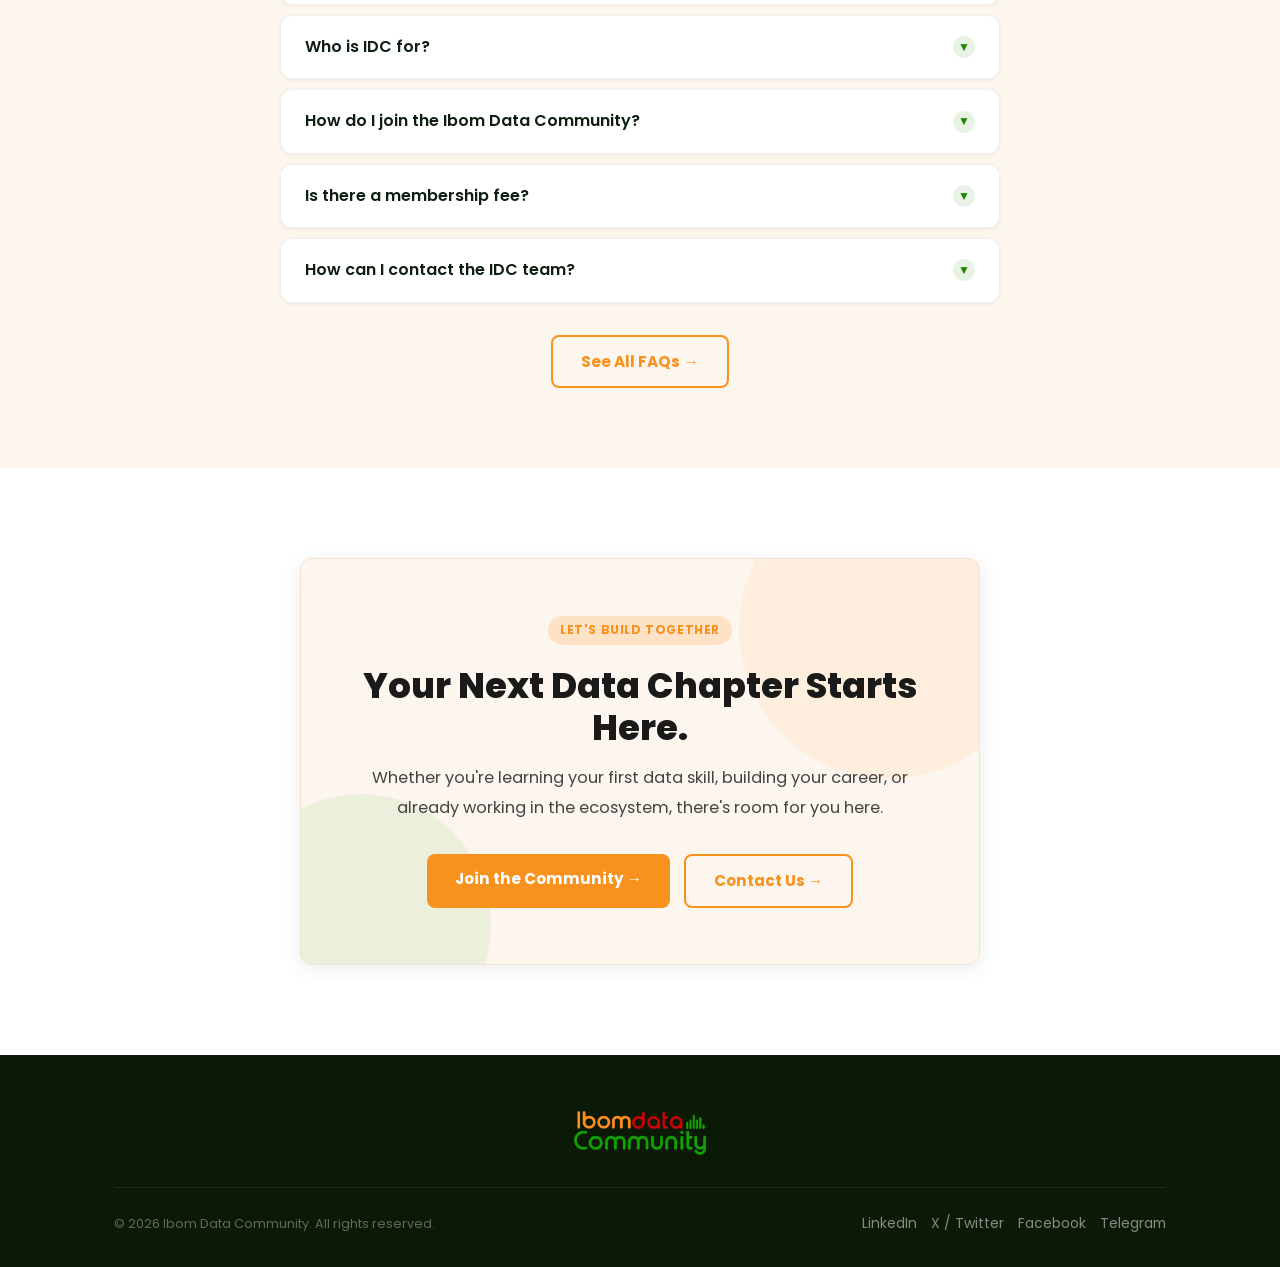
==== commit b2d46543: "Swap homepage Learning photo and IDC 2.0 gallery speaker photo" ====
--- a/index.html
+++ b/index.html
@@ -599,7 +599,7 @@
           <span class="visual-photo-label">Networking</span>
         </div>
         <div class="visual-photo visual-secondary-2" data-depth="1.3" data-label="Learning">
-          <img src="images/community/fun-moment.jpg" alt="Community members laughing and playing a group game together at a meetup" loading="lazy"/>
+          <img src="images/community/idc2-highlight-6.jpg" alt="A speaker presenting to attendees at Ibom Data Connect 2.0" loading="lazy"/>
           <span class="visual-photo-label">Learning</span>
         </div>
 
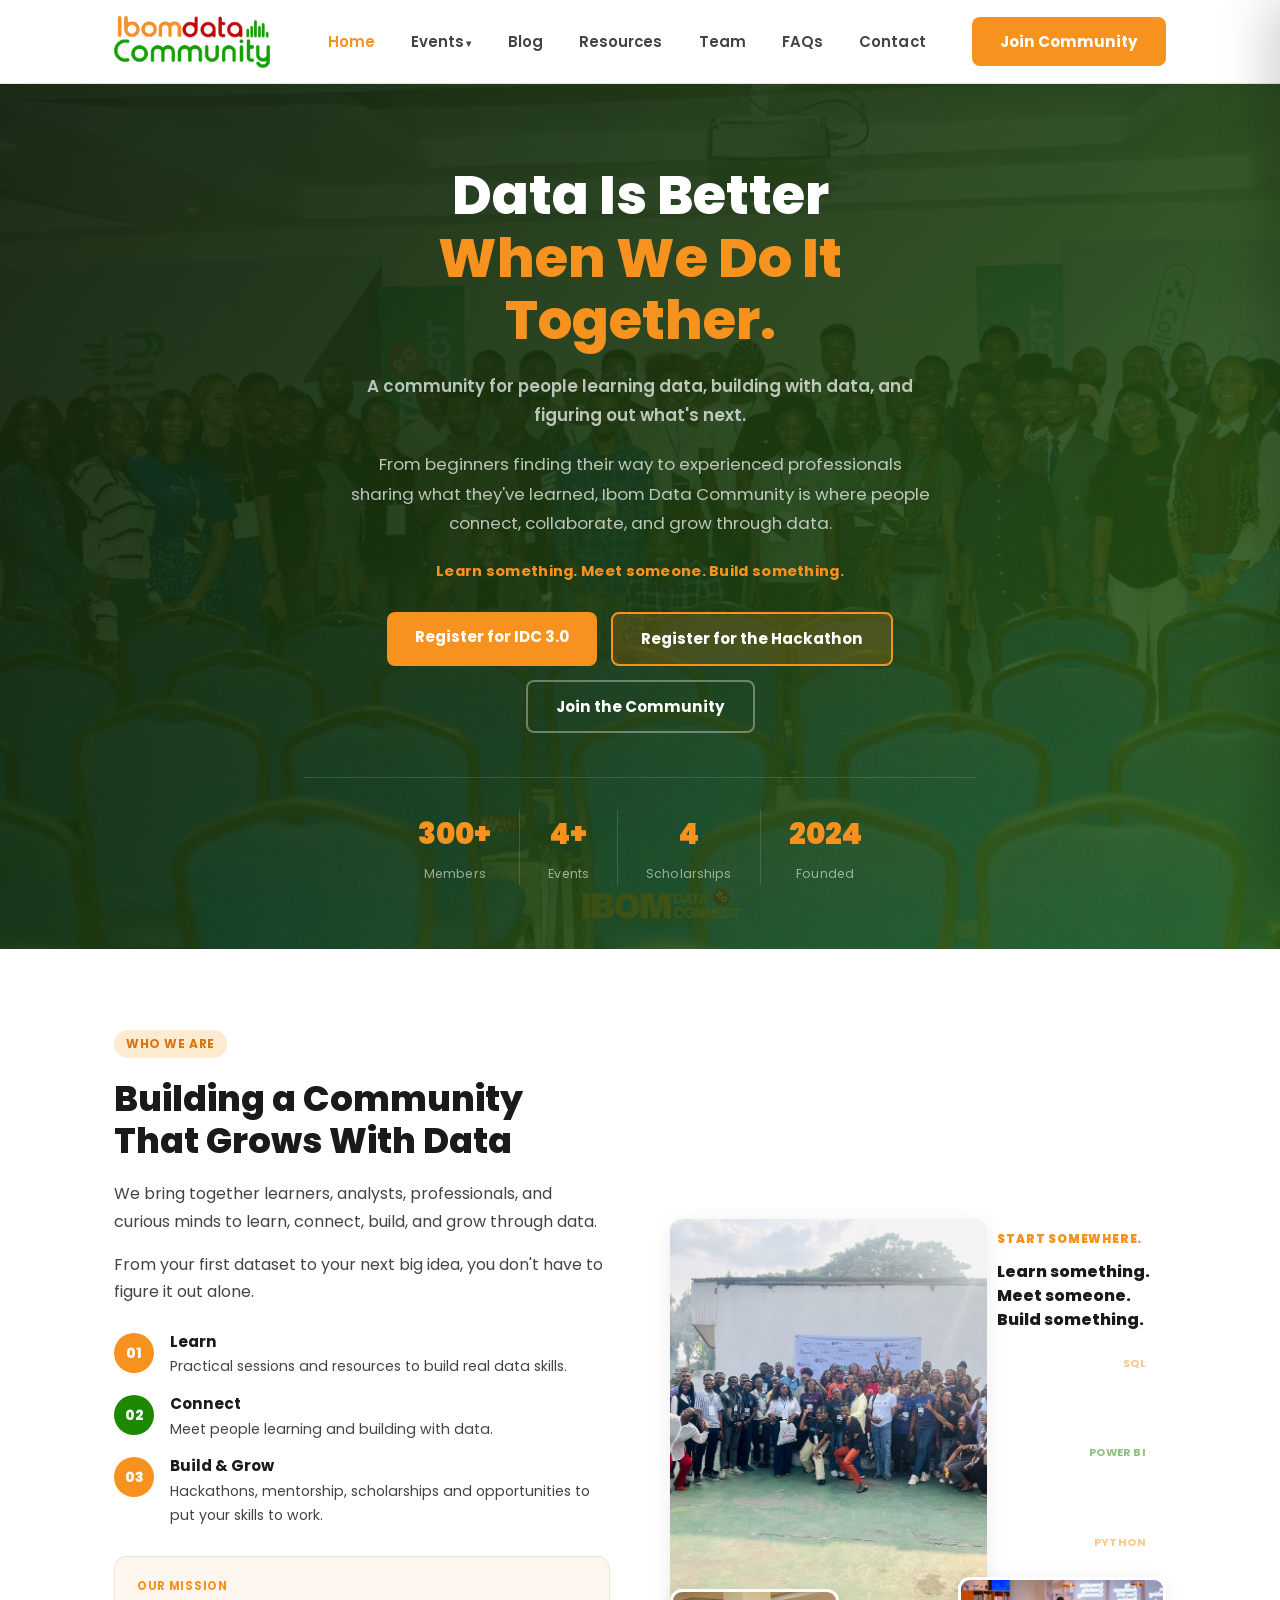
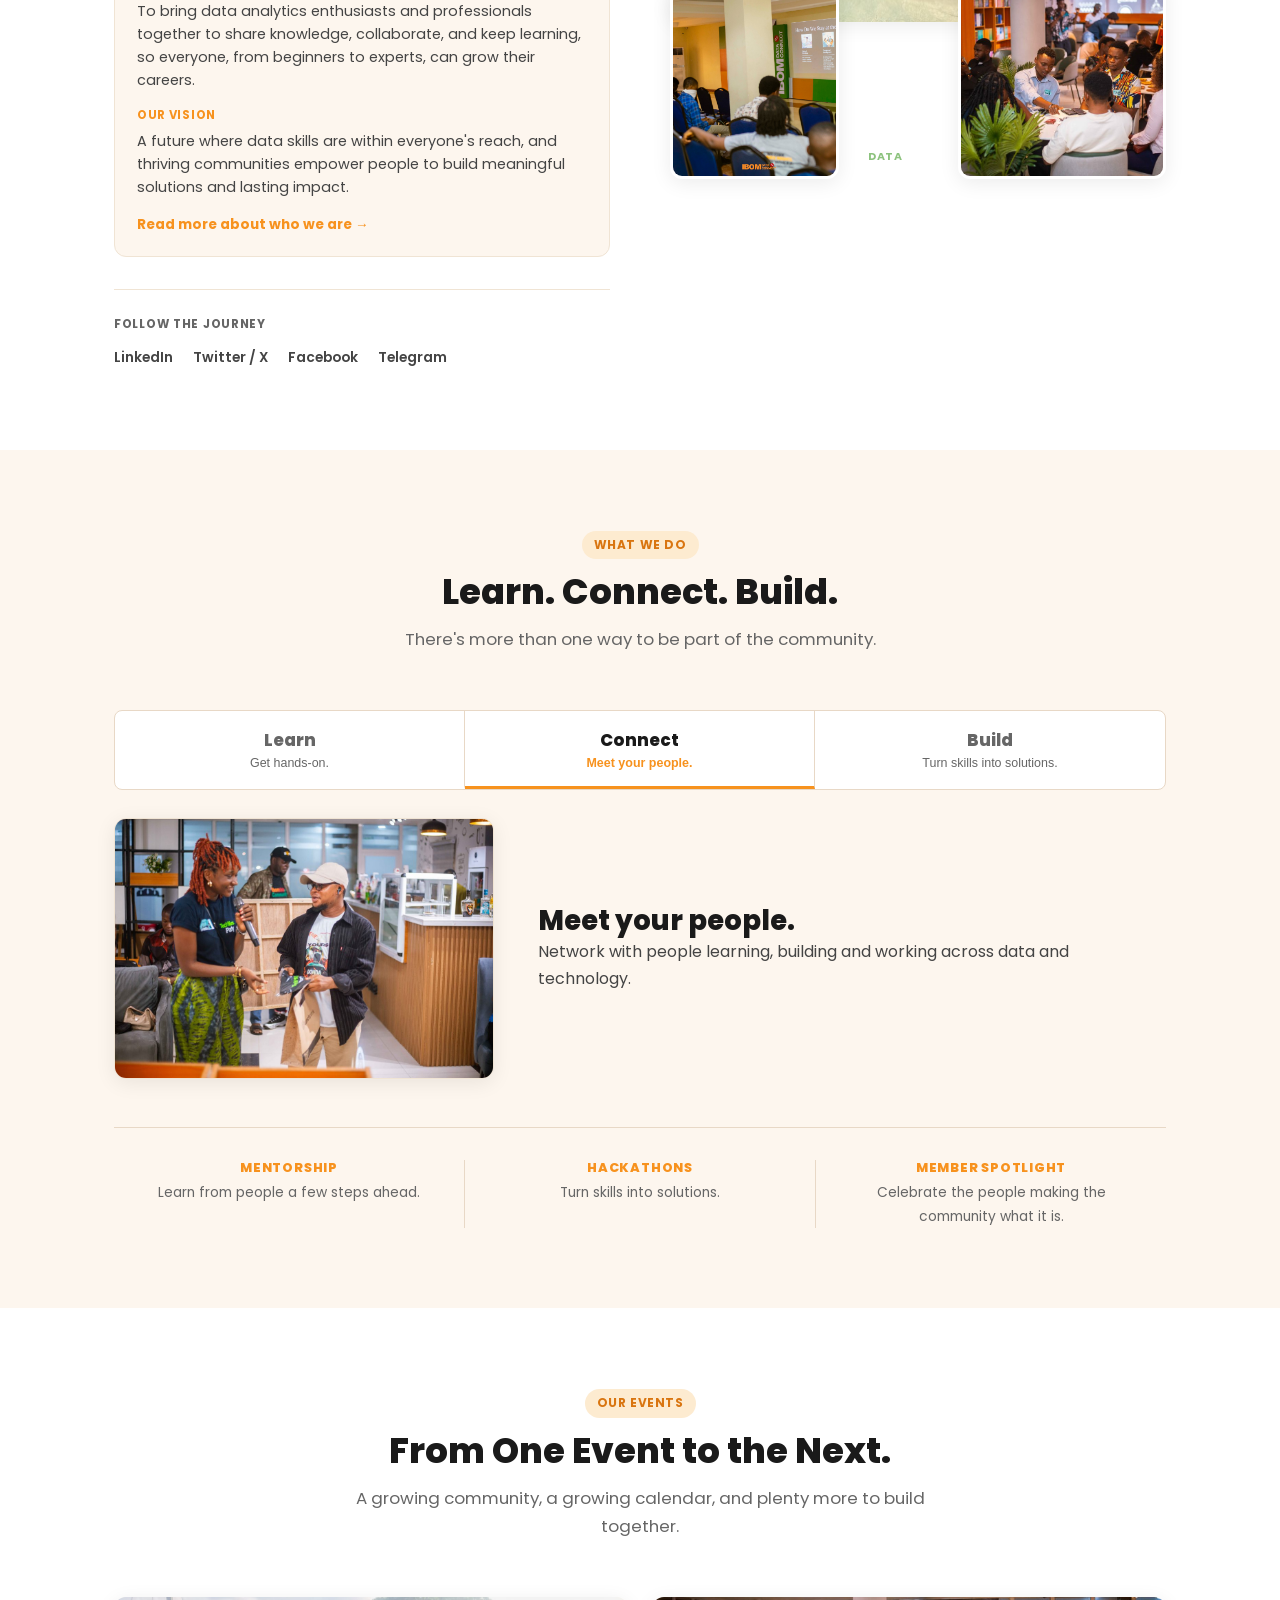
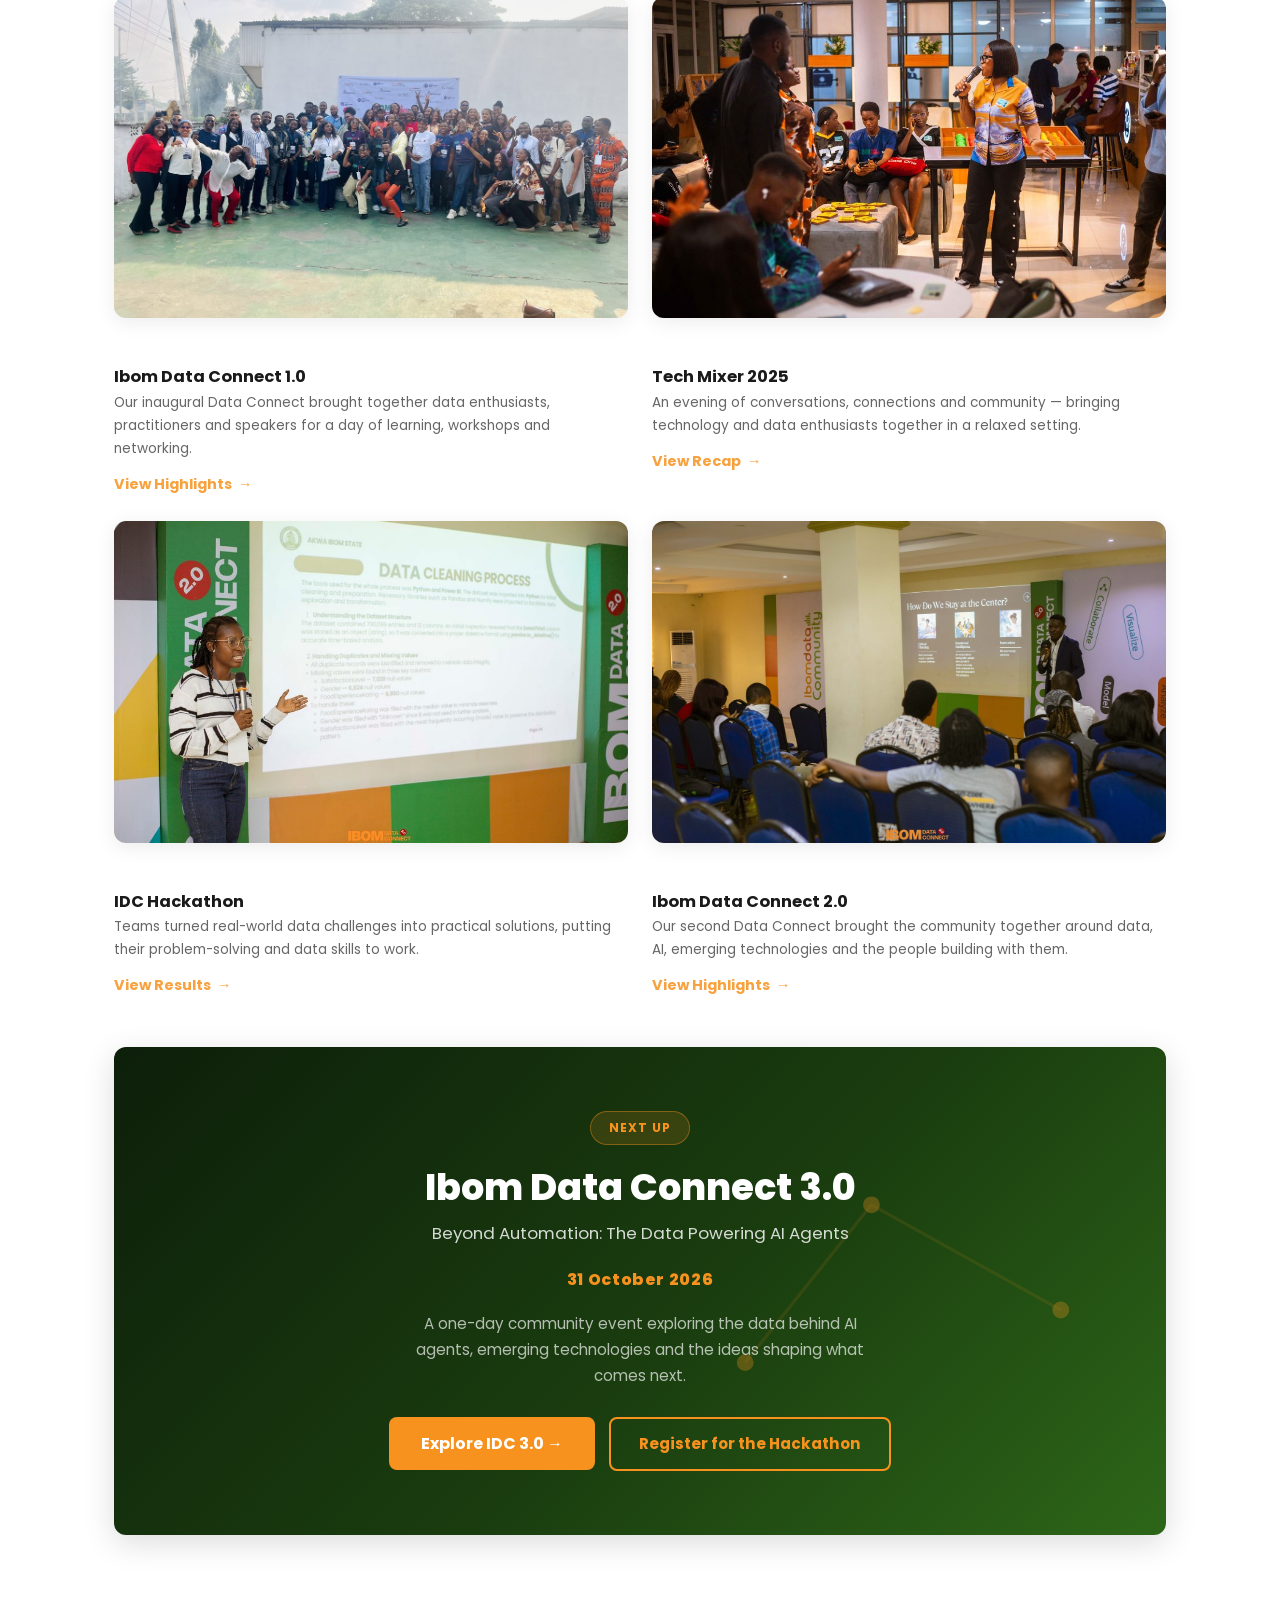
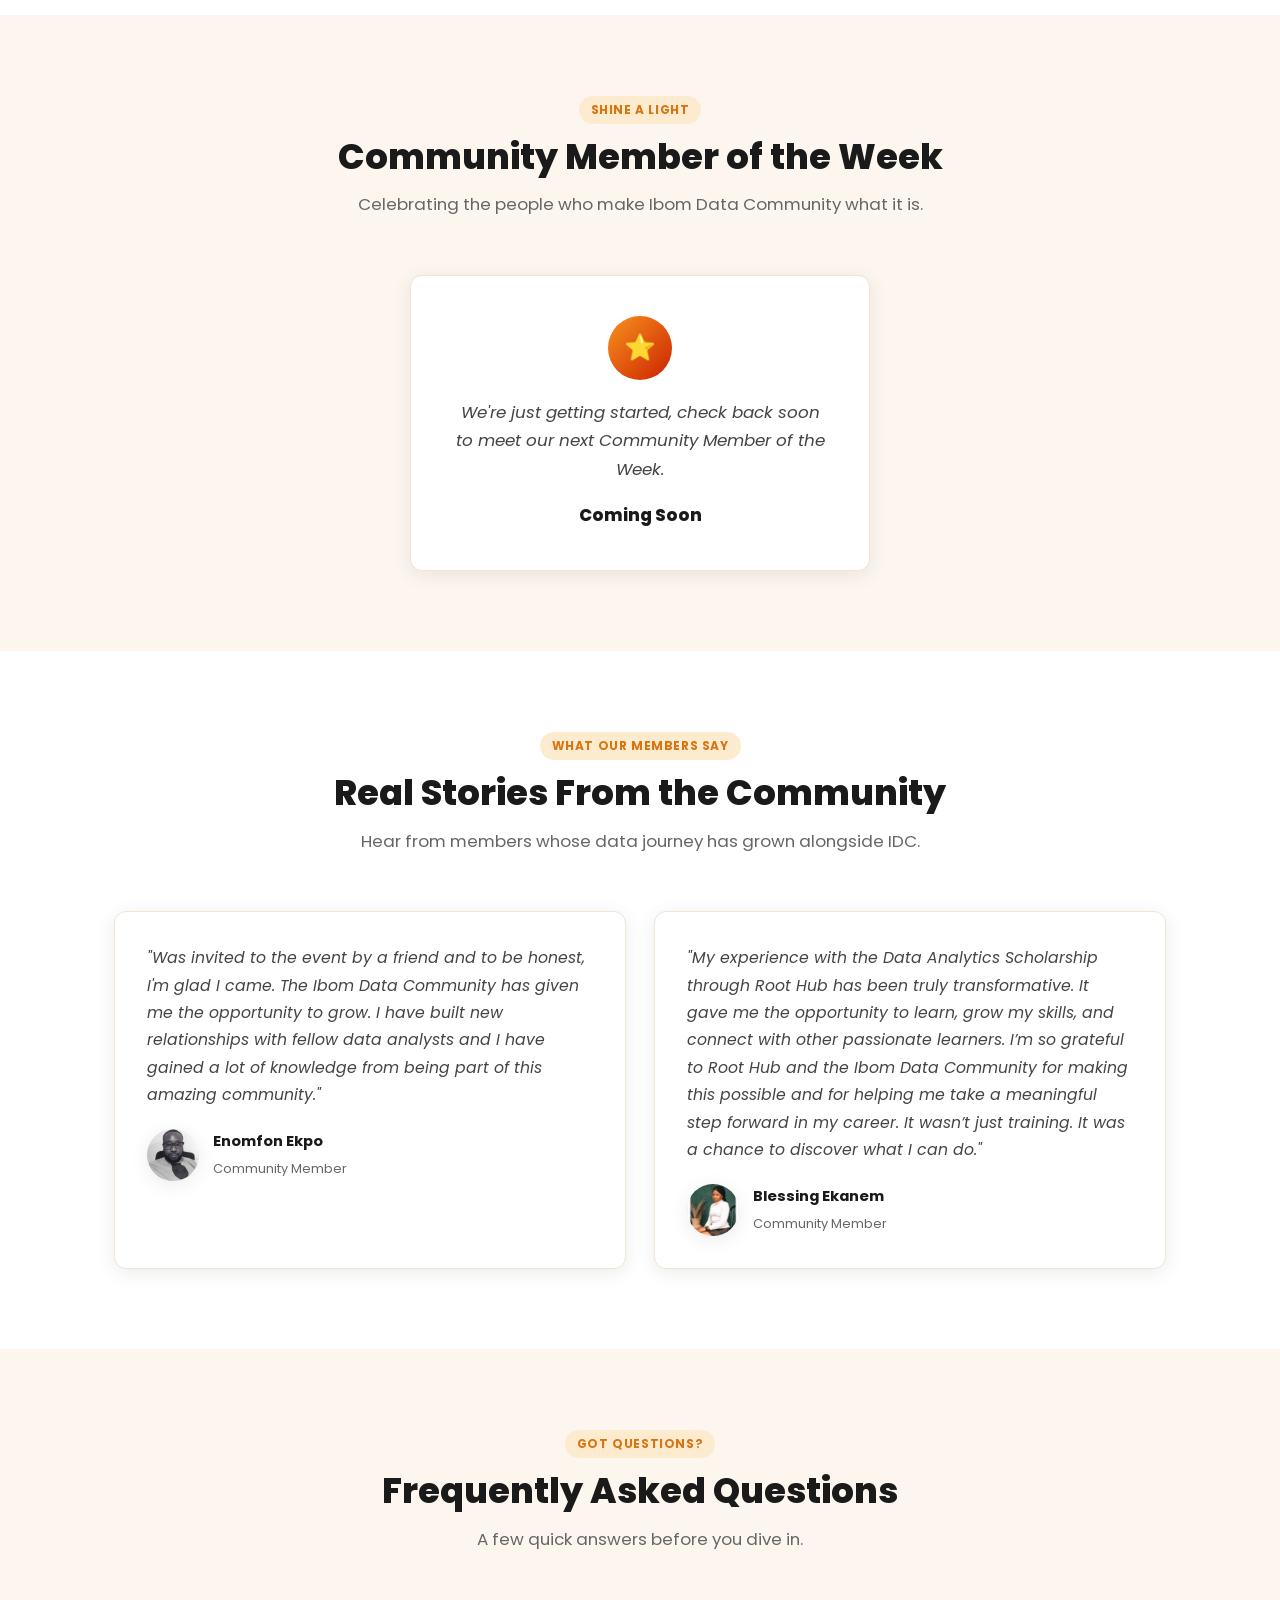
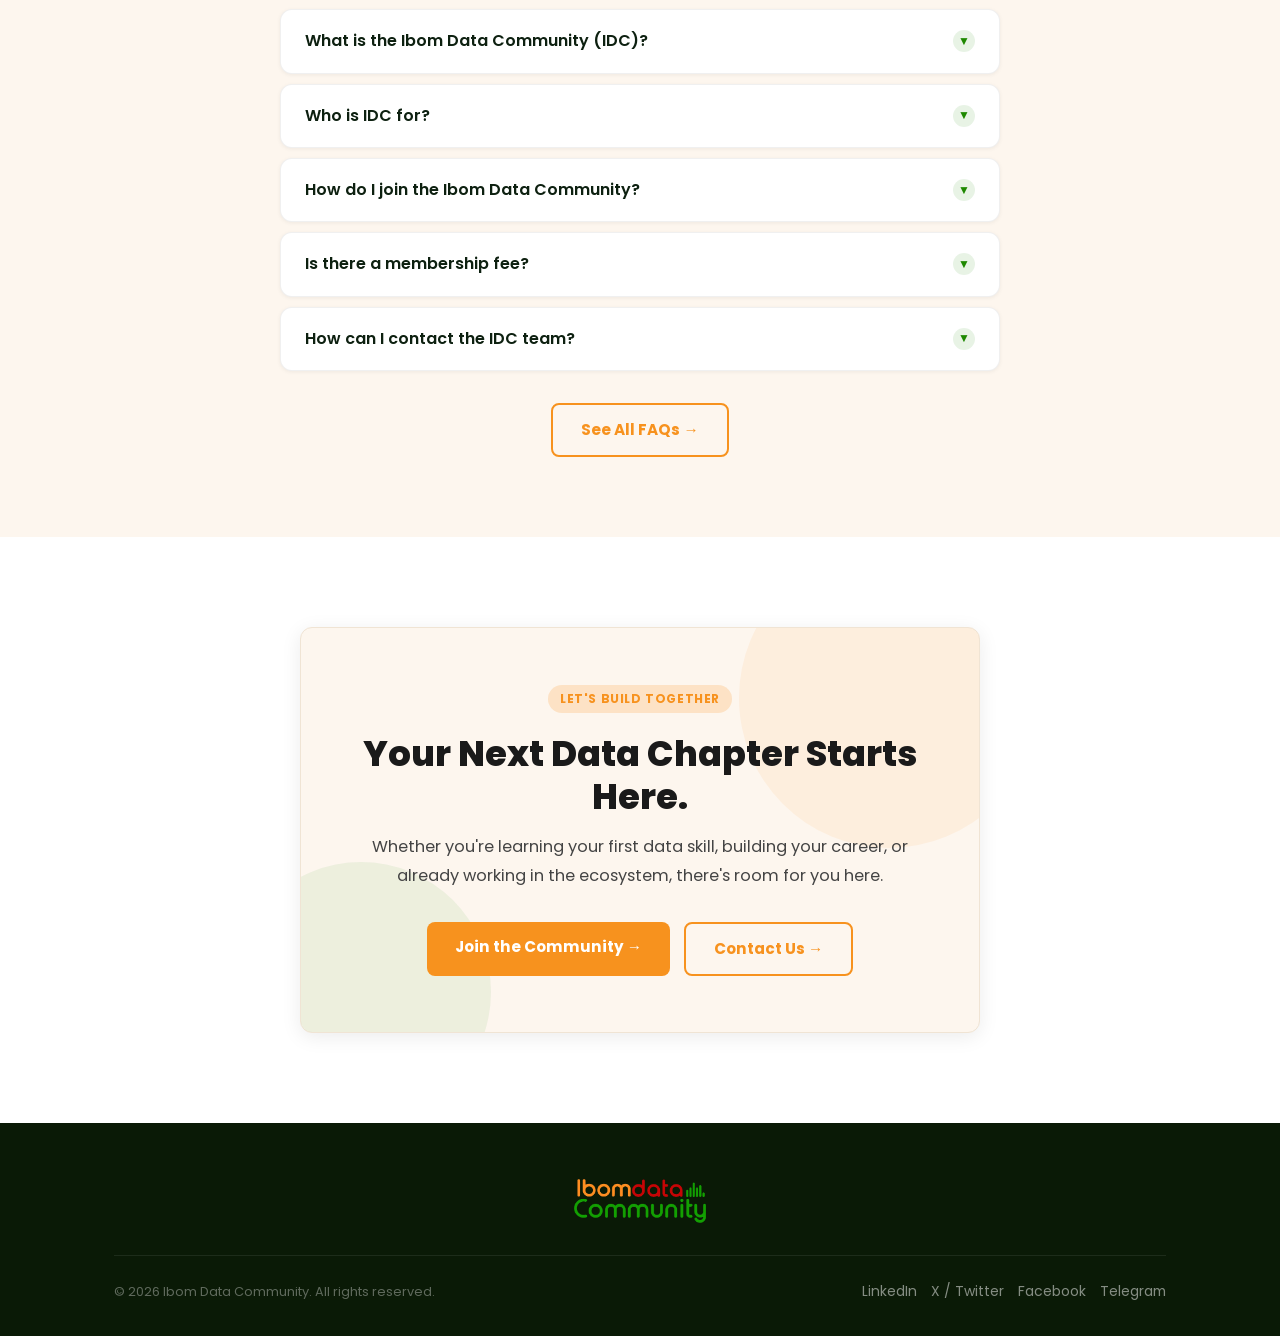
==== commit df326c2c: "Add hackathon registration links, rewrite hackathon blog post, add IDC 3.0 register button to hero" ====
--- a/index.html
+++ b/index.html
@@ -508,8 +508,9 @@
     <p>From beginners finding their way to experienced professionals sharing what they've learned, Ibom Data Community is where people connect, collaborate, and grow through data.</p>
     <div class="hero-motto">Learn something. Meet someone. Build something.</div>
     <div class="hero-cta">
-      <a href="https://forms.gle/GvVMkUcGDKdPKGCW6" target="_blank" class="btn btn-primary">Join the Community</a>
-      <a href="contact.html" class="btn btn-outline" style="color:#fff;border-color:rgba(255,255,255,.35);">Contact Us</a>
+      <a href="https://meetumo.ai/e/ibom-data-connect-3-0" target="_blank" rel="noopener" class="btn btn-primary">Register for IDC 3.0</a>
+      <a href="https://forms.gle/vg4VeRxz9KvDisU79" target="_blank" rel="noopener" class="btn btn-outline" style="color:#fff;border-color:#f7921e;background:rgba(247,146,30,.18);">Register for the Hackathon</a>
+      <a href="https://forms.gle/GvVMkUcGDKdPKGCW6" target="_blank" class="btn btn-outline" style="color:#fff;border-color:rgba(255,255,255,.35);">Join the Community</a>
     </div>
     <div class="hero-stats">
       <div class="hero-stat">
@@ -816,7 +817,7 @@
 
 
 <script src="js/main.js?v=4"></script>
-<script src="js/content.js?v=5"></script>
+<script src="js/content.js?v=8"></script>
 <script>
   document.querySelectorAll('.faq-preview-list .faq-q').forEach(btn => {
     btn.addEventListener('click', () => {
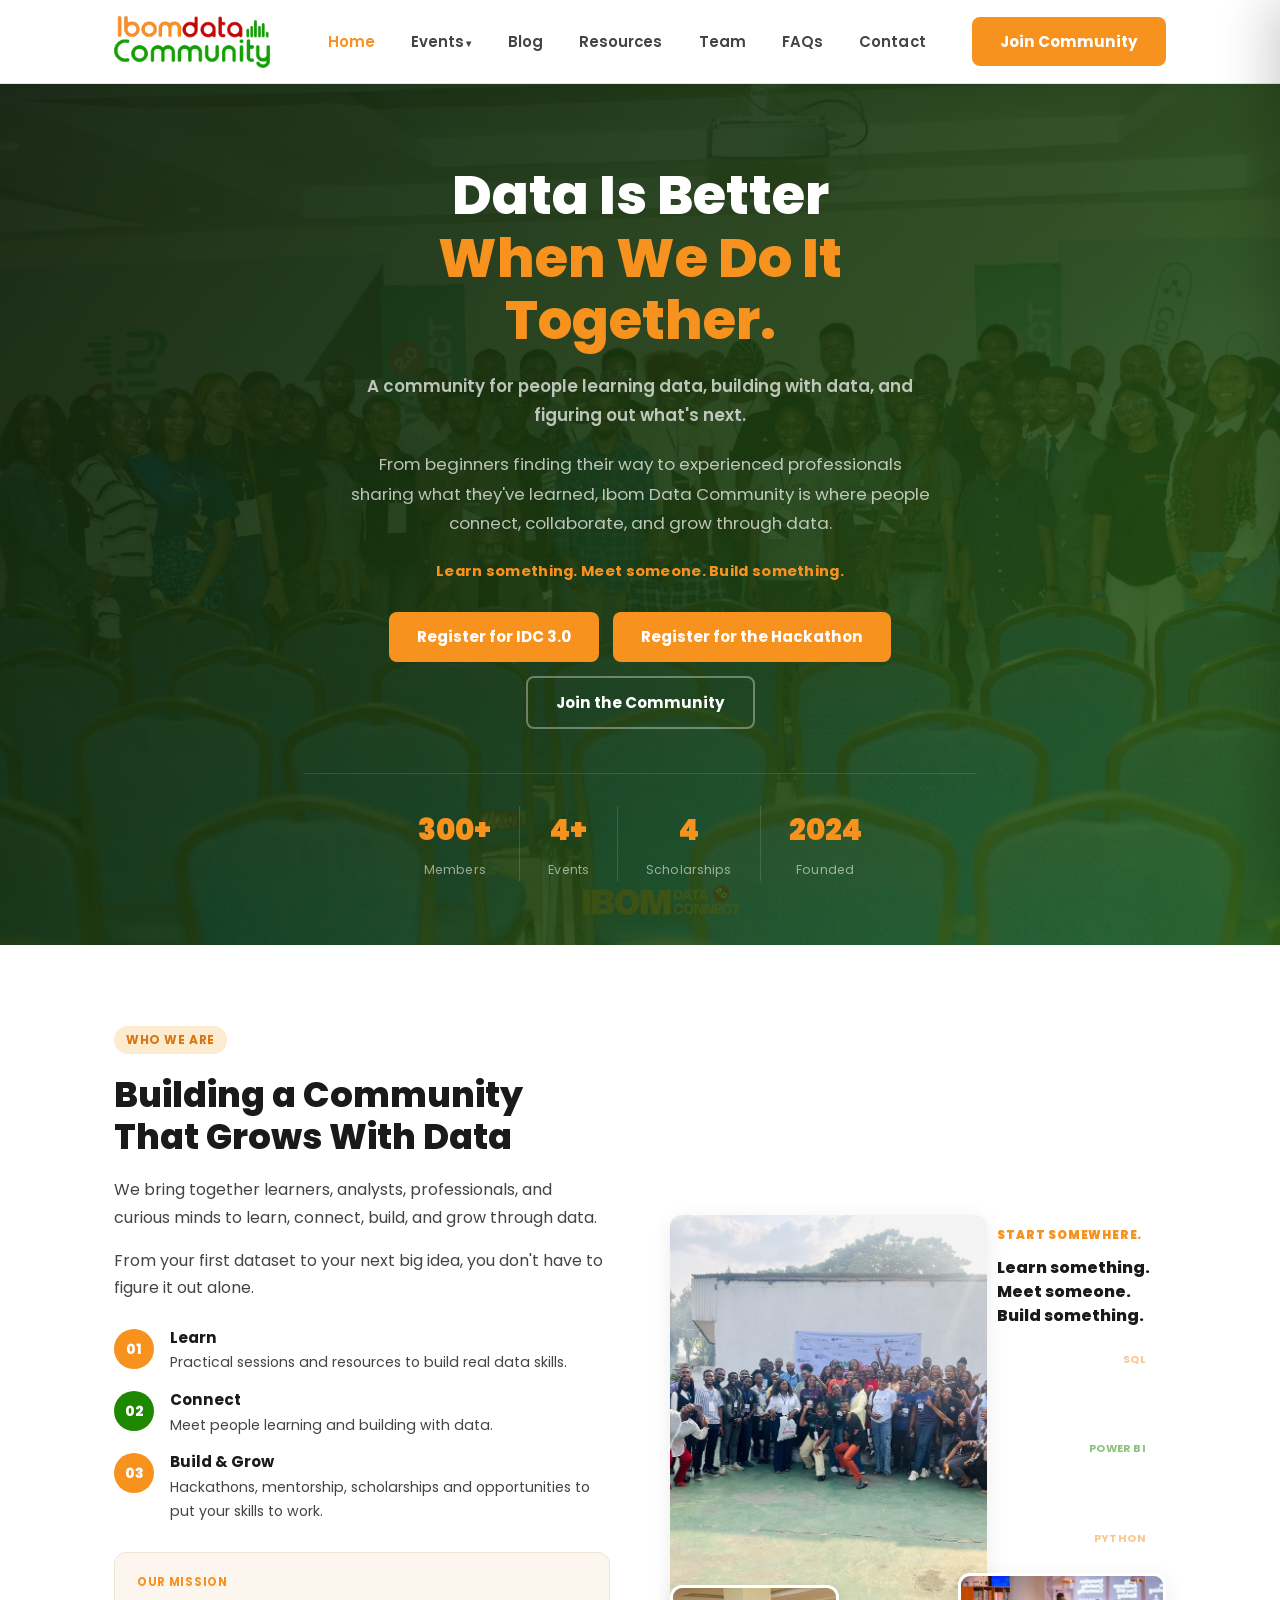
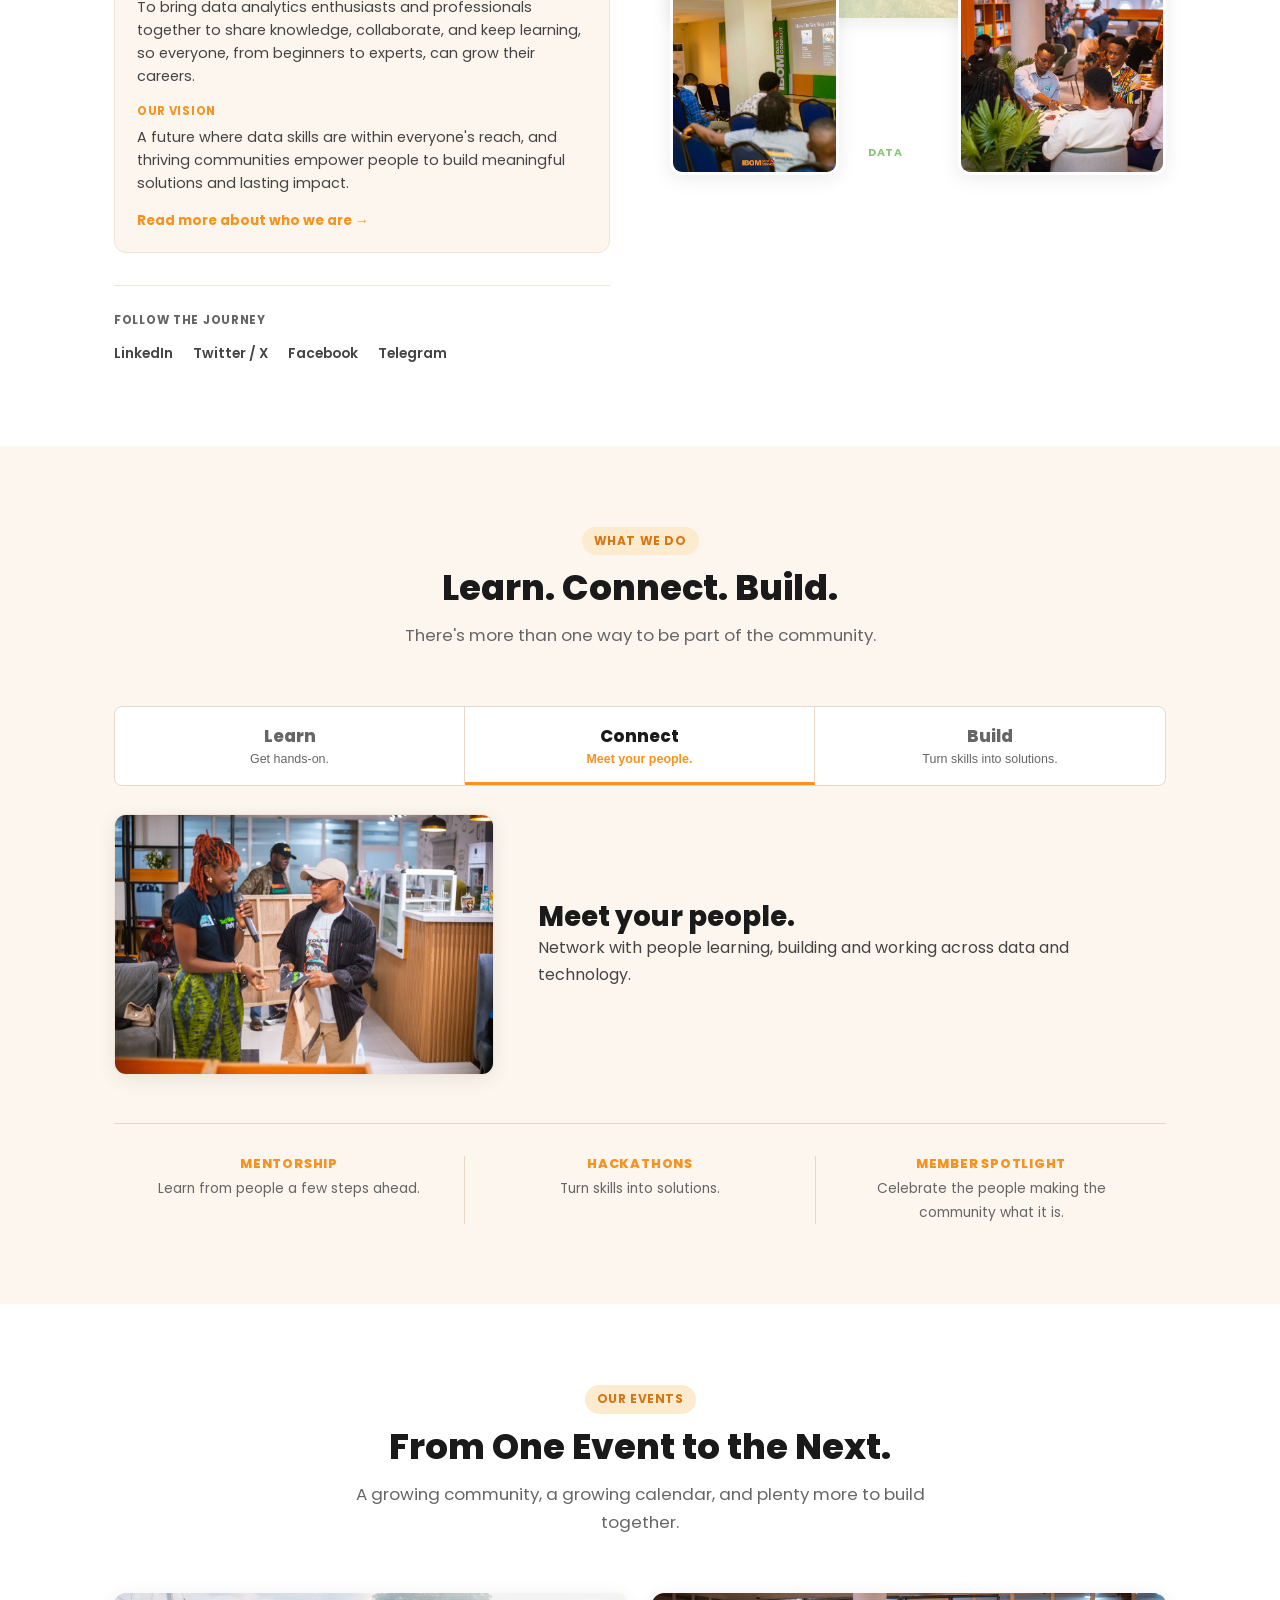
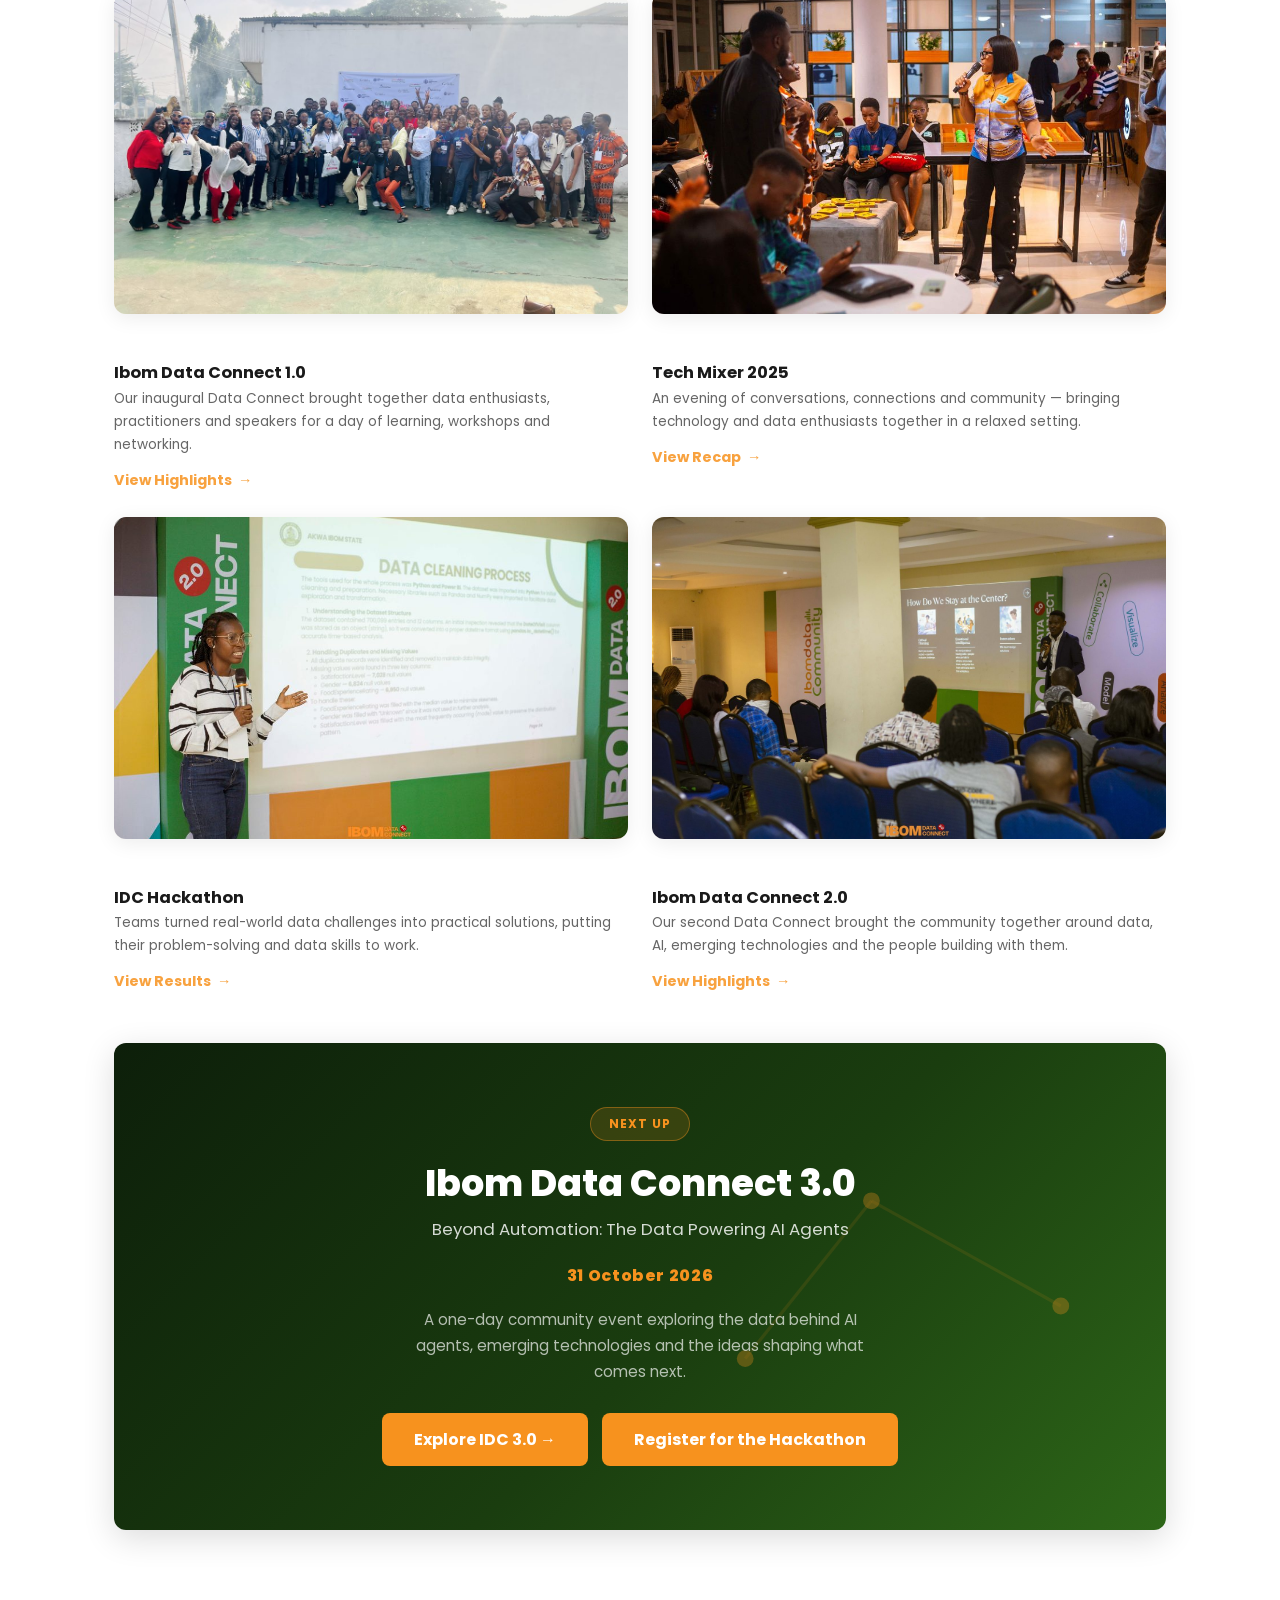
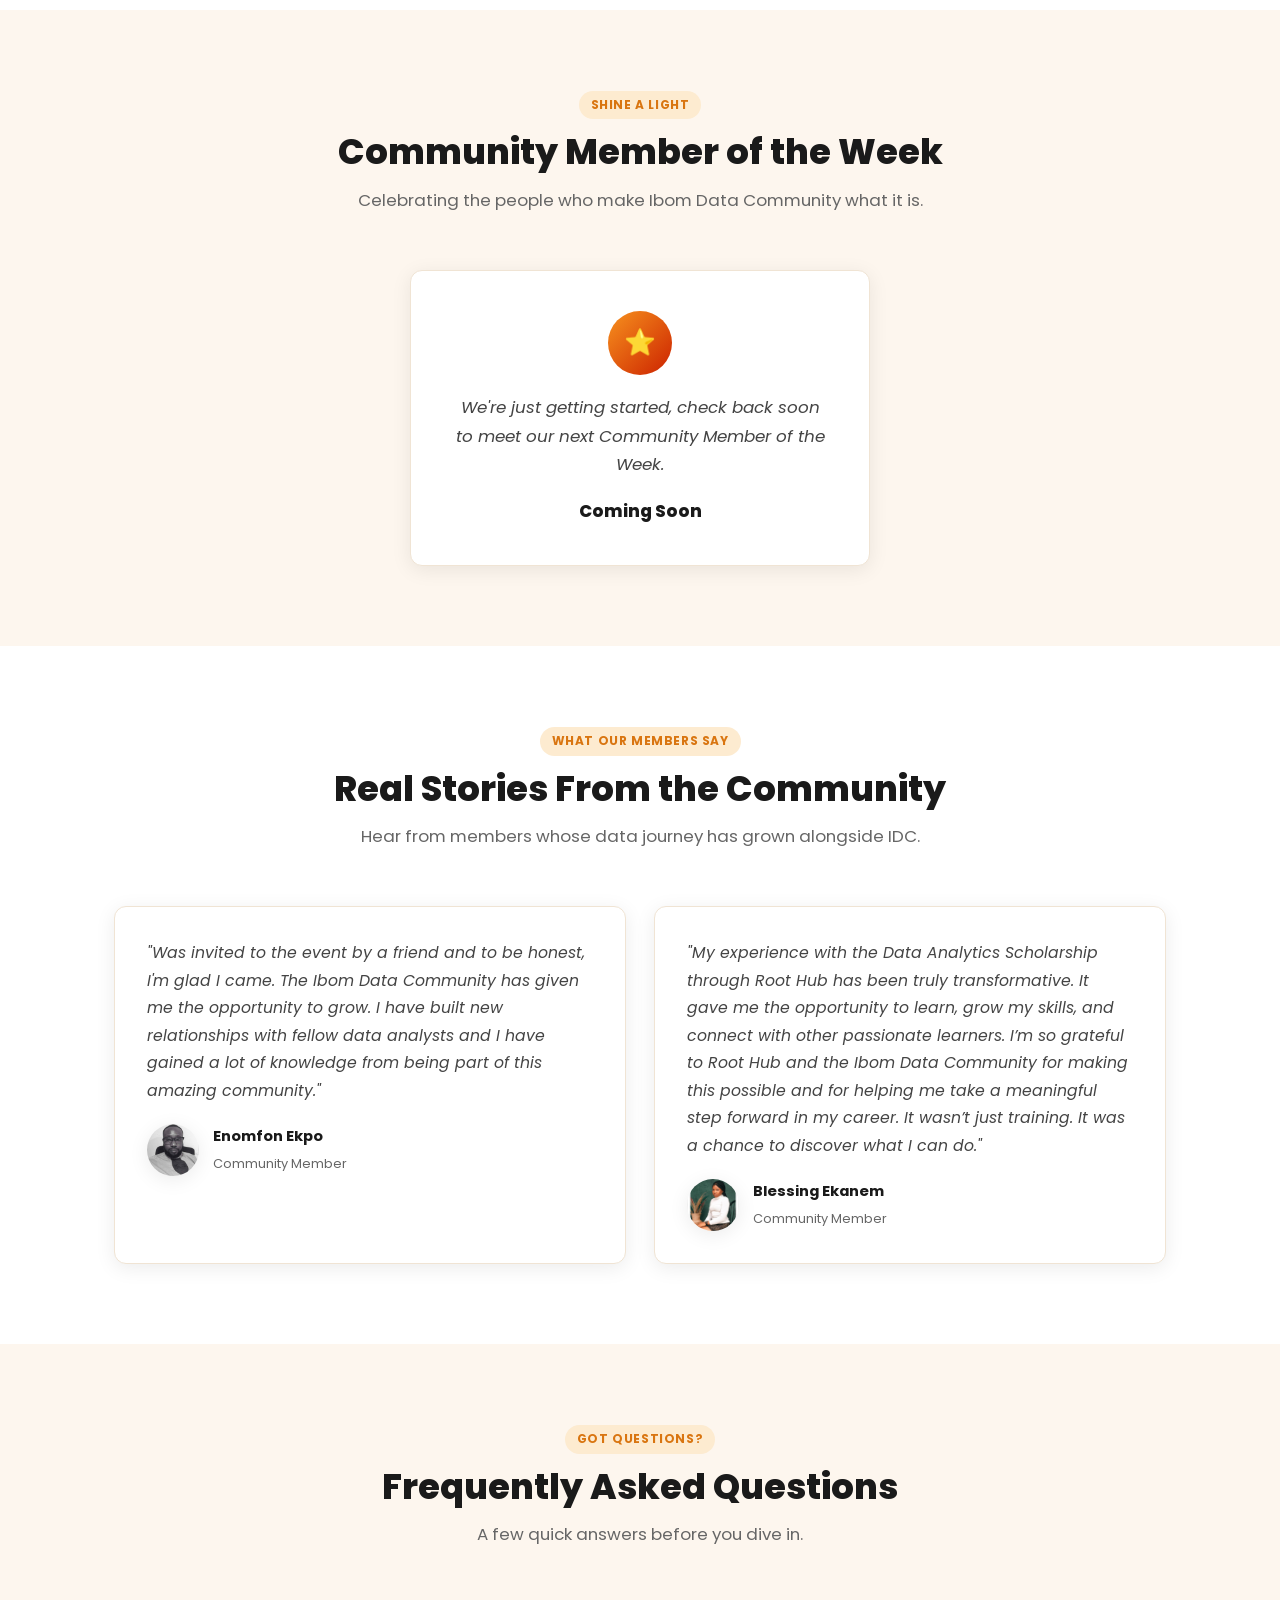
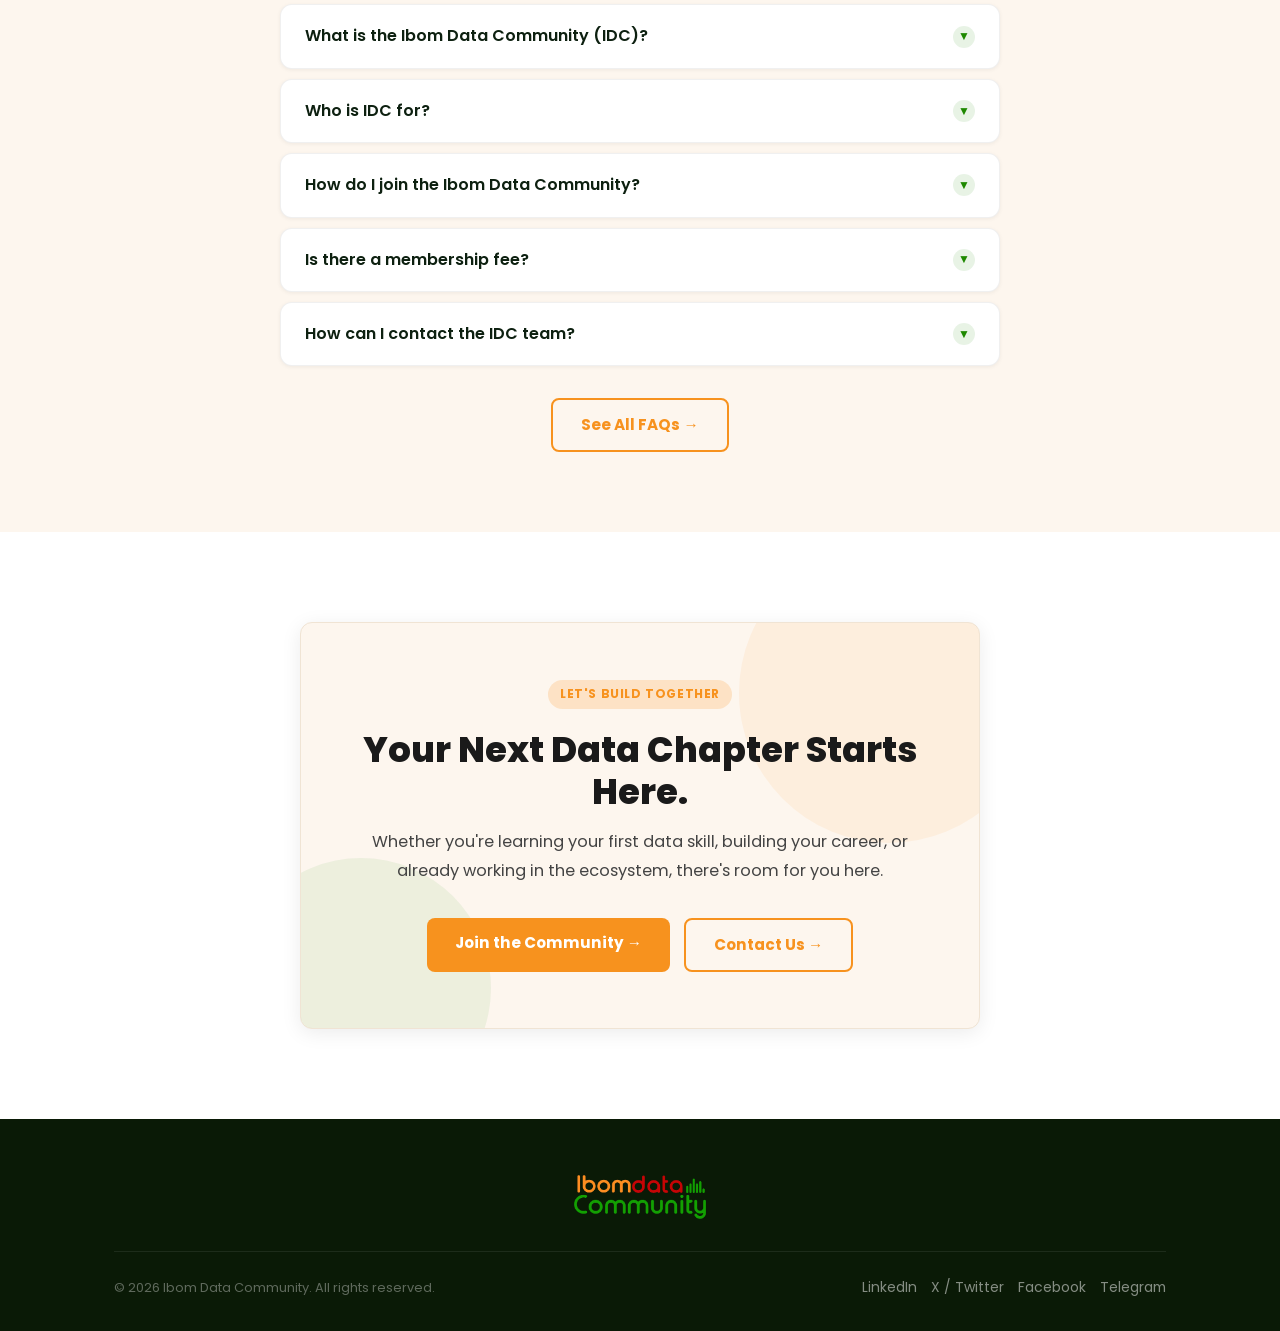
==== commit 537dd73e: "Style hackathon register buttons as primary" ====
--- a/index.html
+++ b/index.html
@@ -509,7 +509,7 @@
     <div class="hero-motto">Learn something. Meet someone. Build something.</div>
     <div class="hero-cta">
       <a href="https://meetumo.ai/e/ibom-data-connect-3-0" target="_blank" rel="noopener" class="btn btn-primary">Register for IDC 3.0</a>
-      <a href="https://forms.gle/vg4VeRxz9KvDisU79" target="_blank" rel="noopener" class="btn btn-outline" style="color:#fff;border-color:#f7921e;background:rgba(247,146,30,.18);">Register for the Hackathon</a>
+      <a href="https://forms.gle/vg4VeRxz9KvDisU79" target="_blank" rel="noopener" class="btn btn-primary">Register for the Hackathon</a>
       <a href="https://forms.gle/GvVMkUcGDKdPKGCW6" target="_blank" class="btn btn-outline" style="color:#fff;border-color:rgba(255,255,255,.35);">Join the Community</a>
     </div>
     <div class="hero-stats">
@@ -817,7 +817,7 @@
 
 
 <script src="js/main.js?v=4"></script>
-<script src="js/content.js?v=8"></script>
+<script src="js/content.js?v=9"></script>
 <script>
   document.querySelectorAll('.faq-preview-list .faq-q').forEach(btn => {
     btn.addEventListener('click', () => {
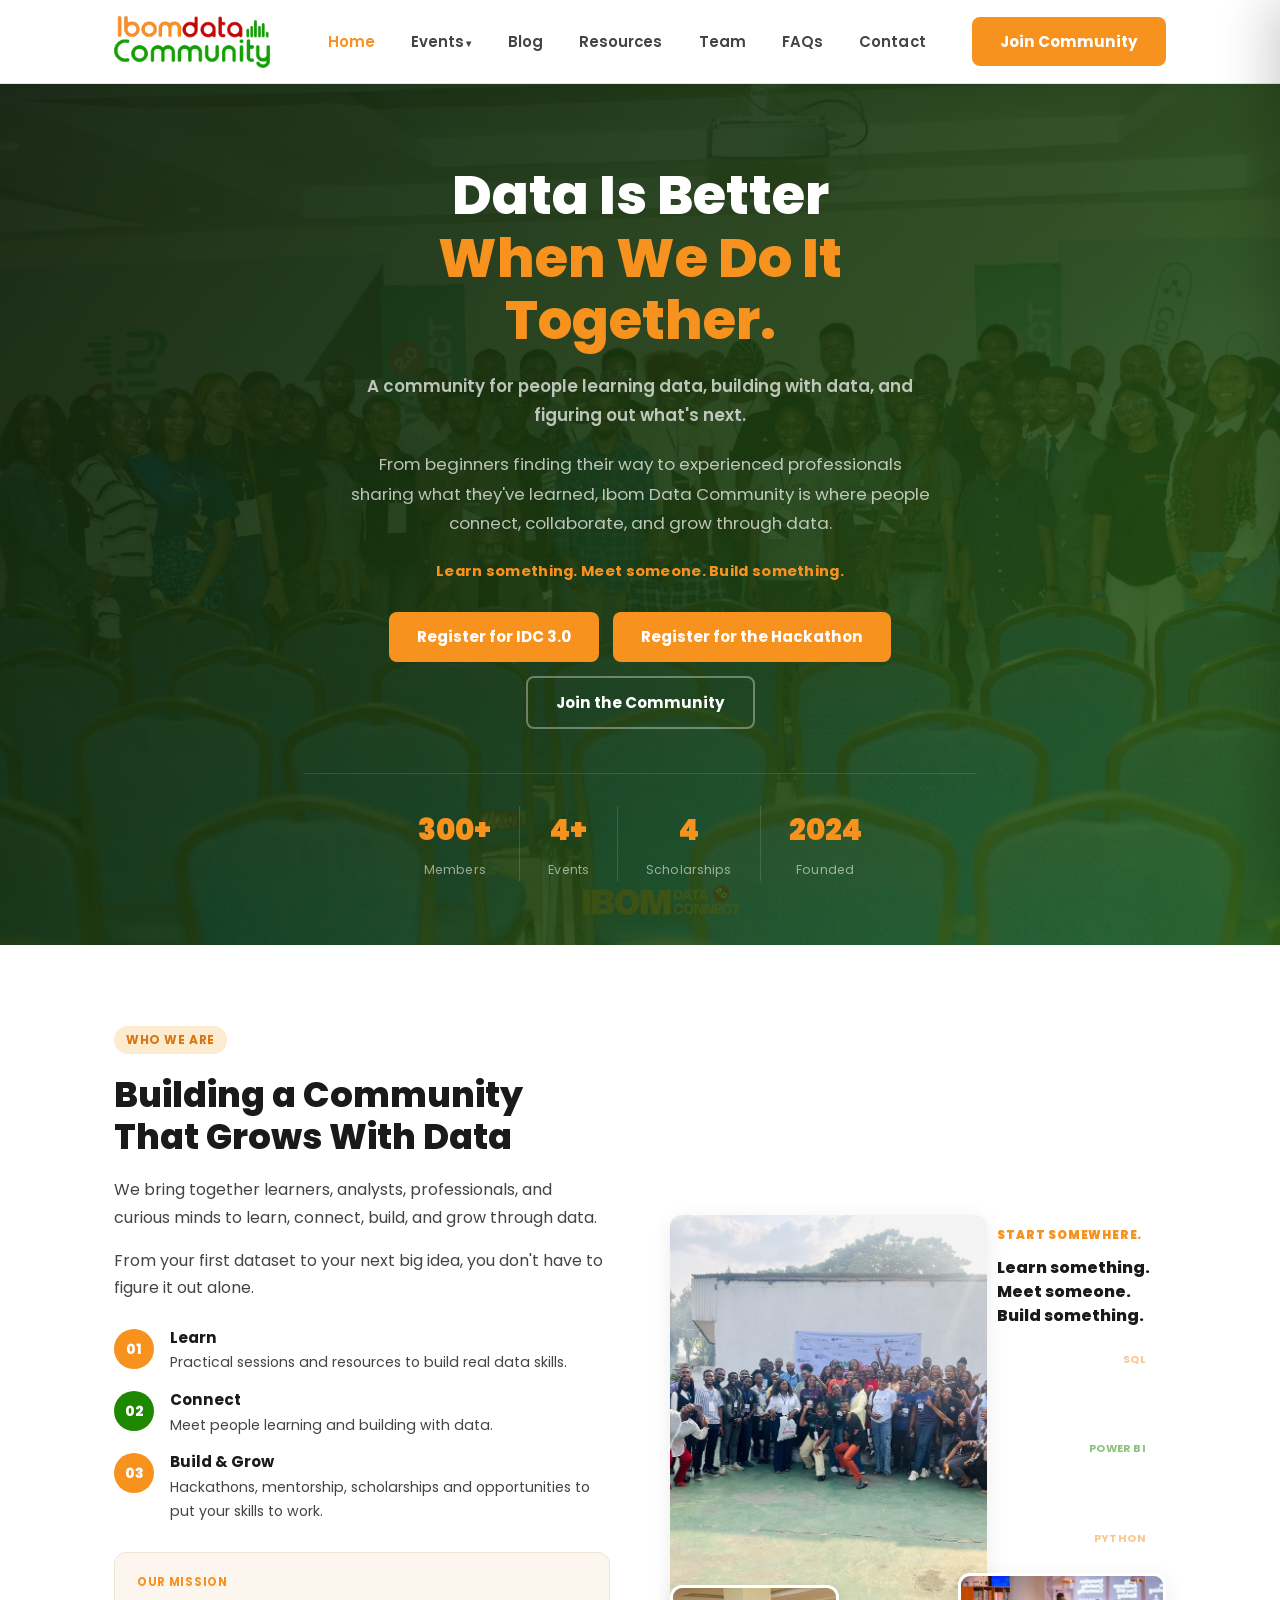
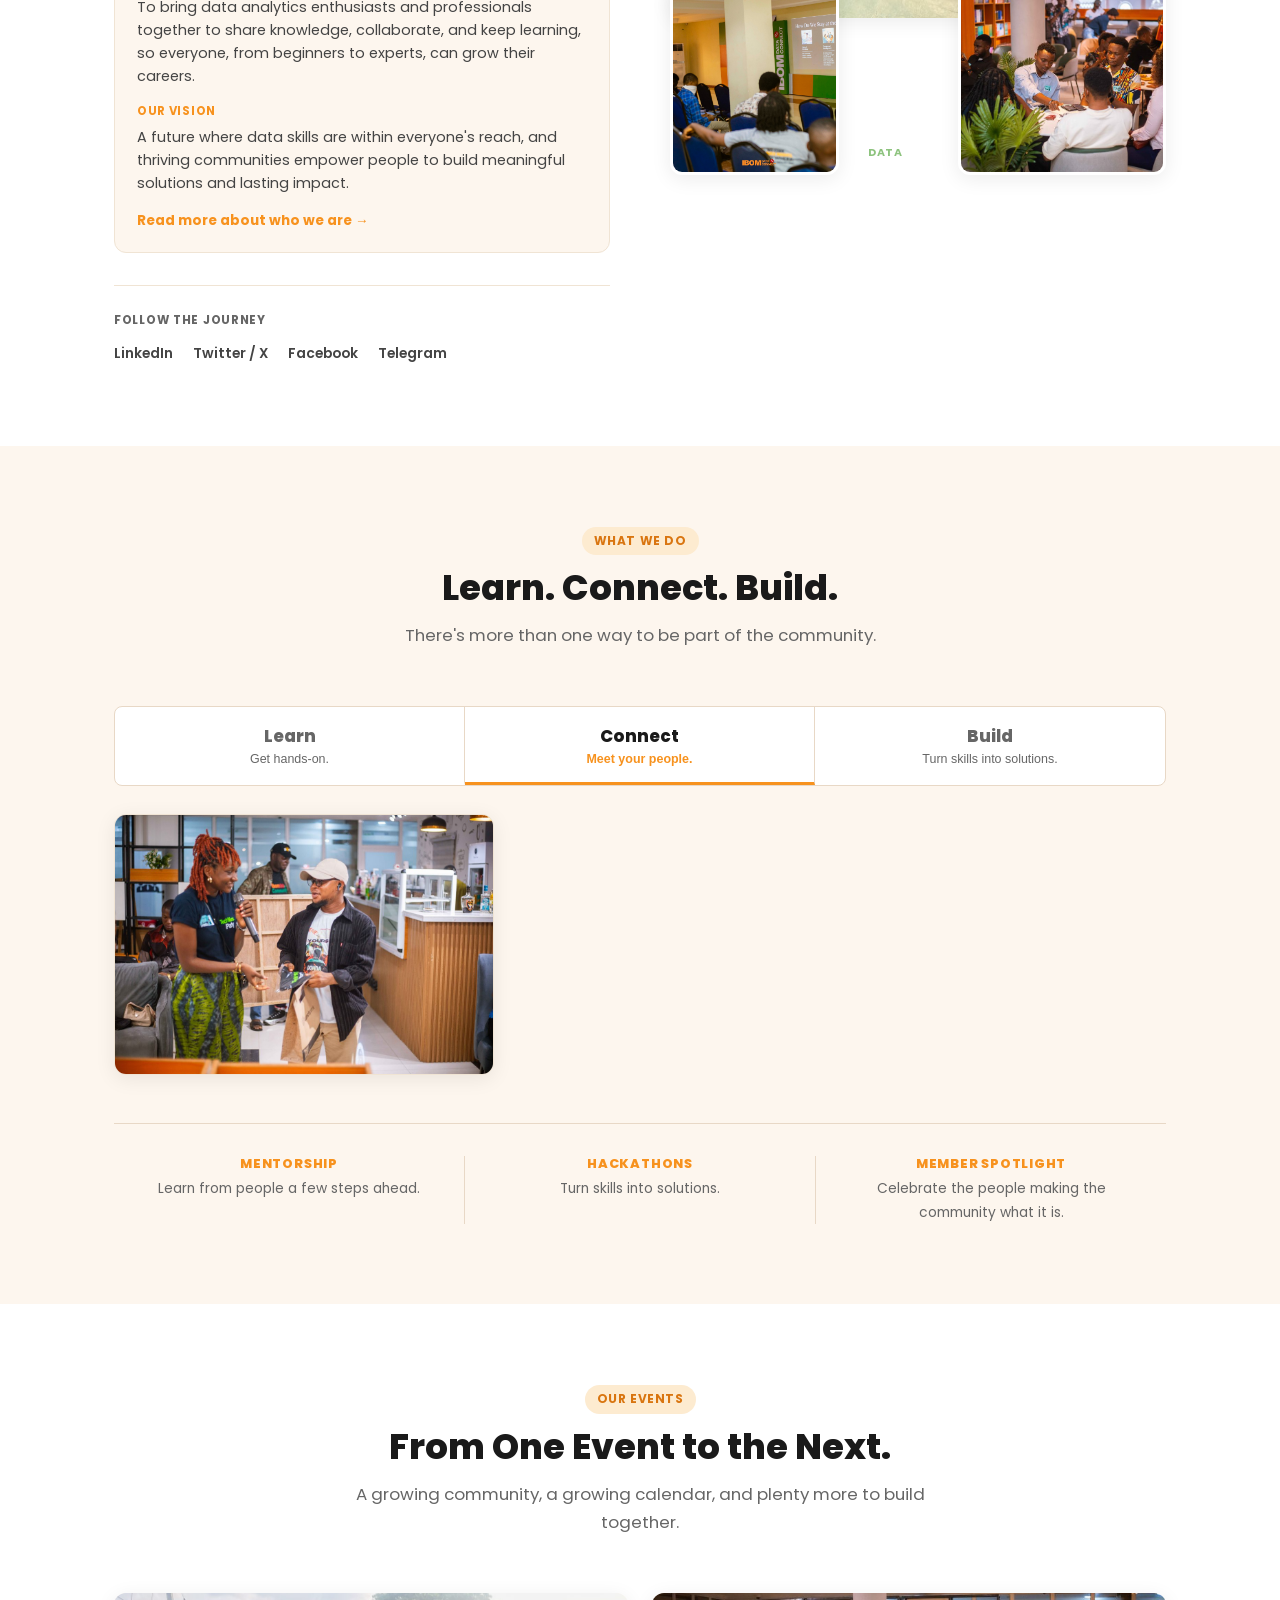
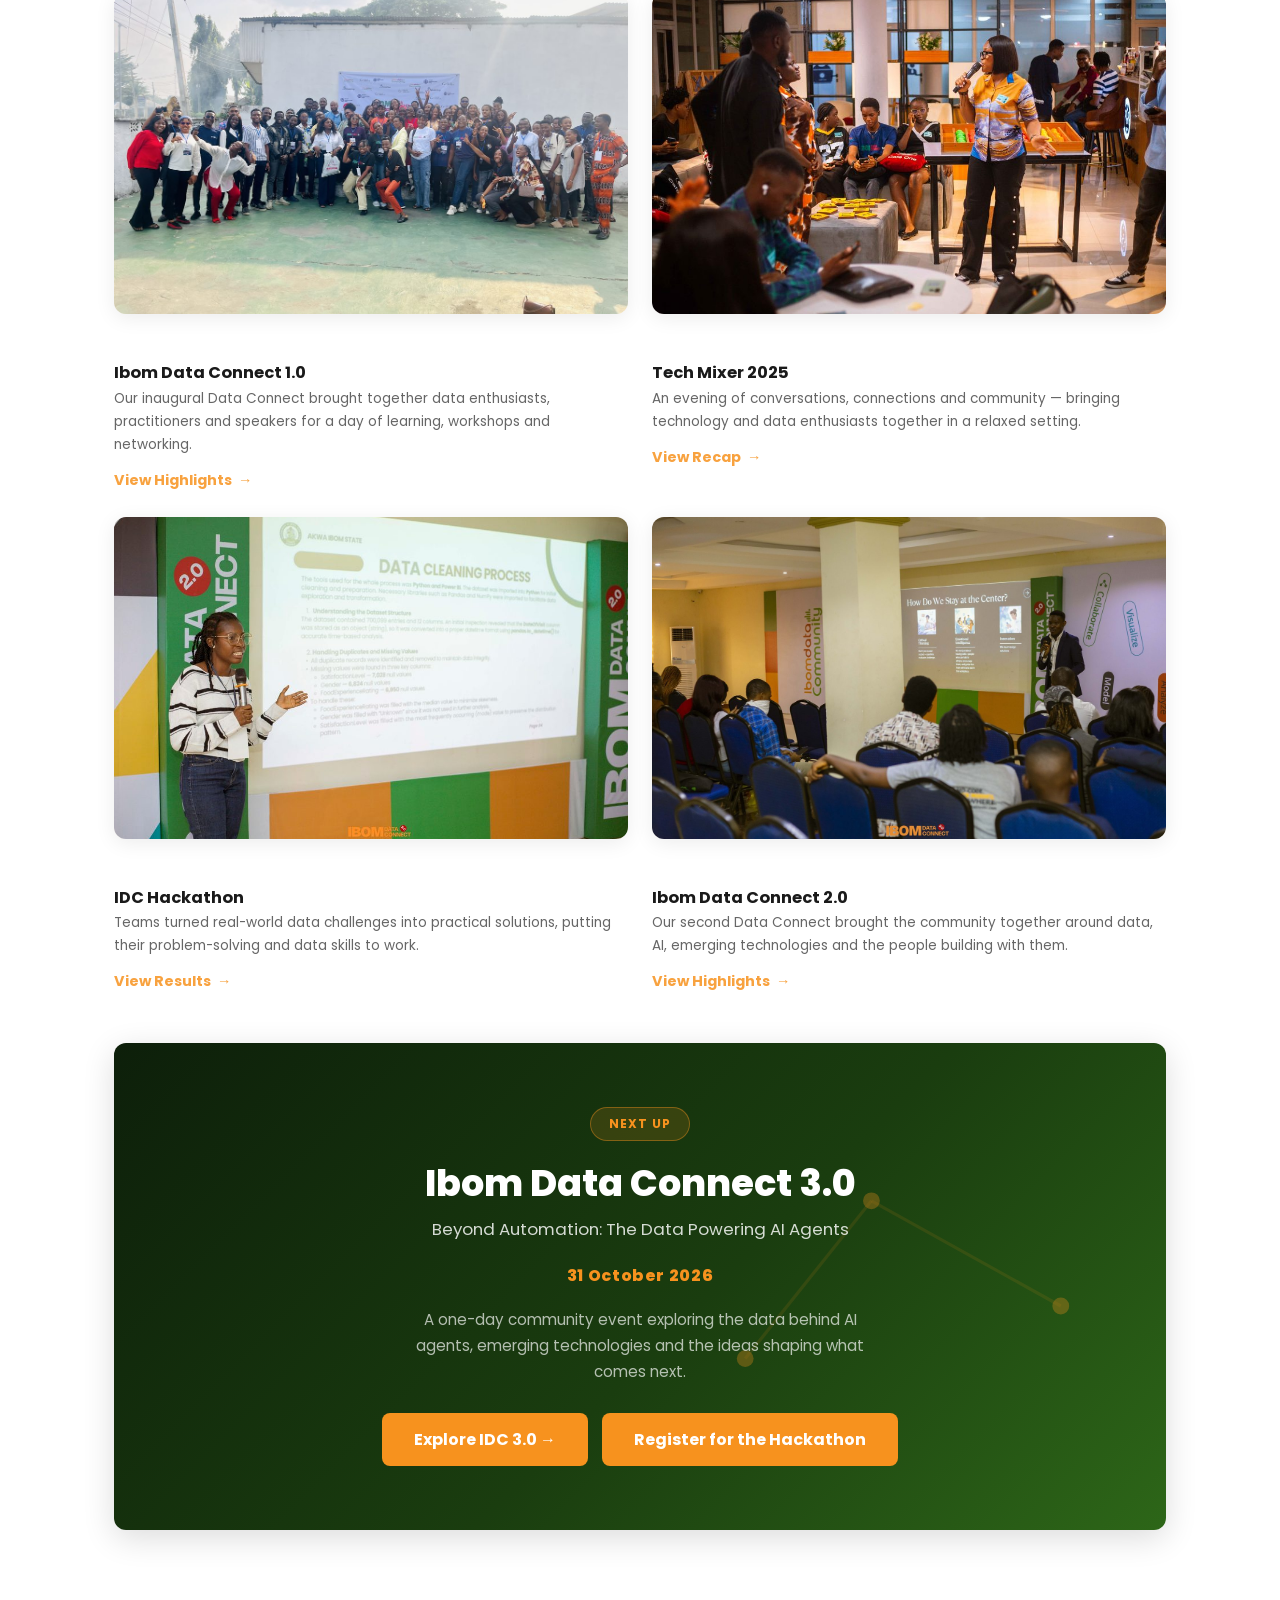
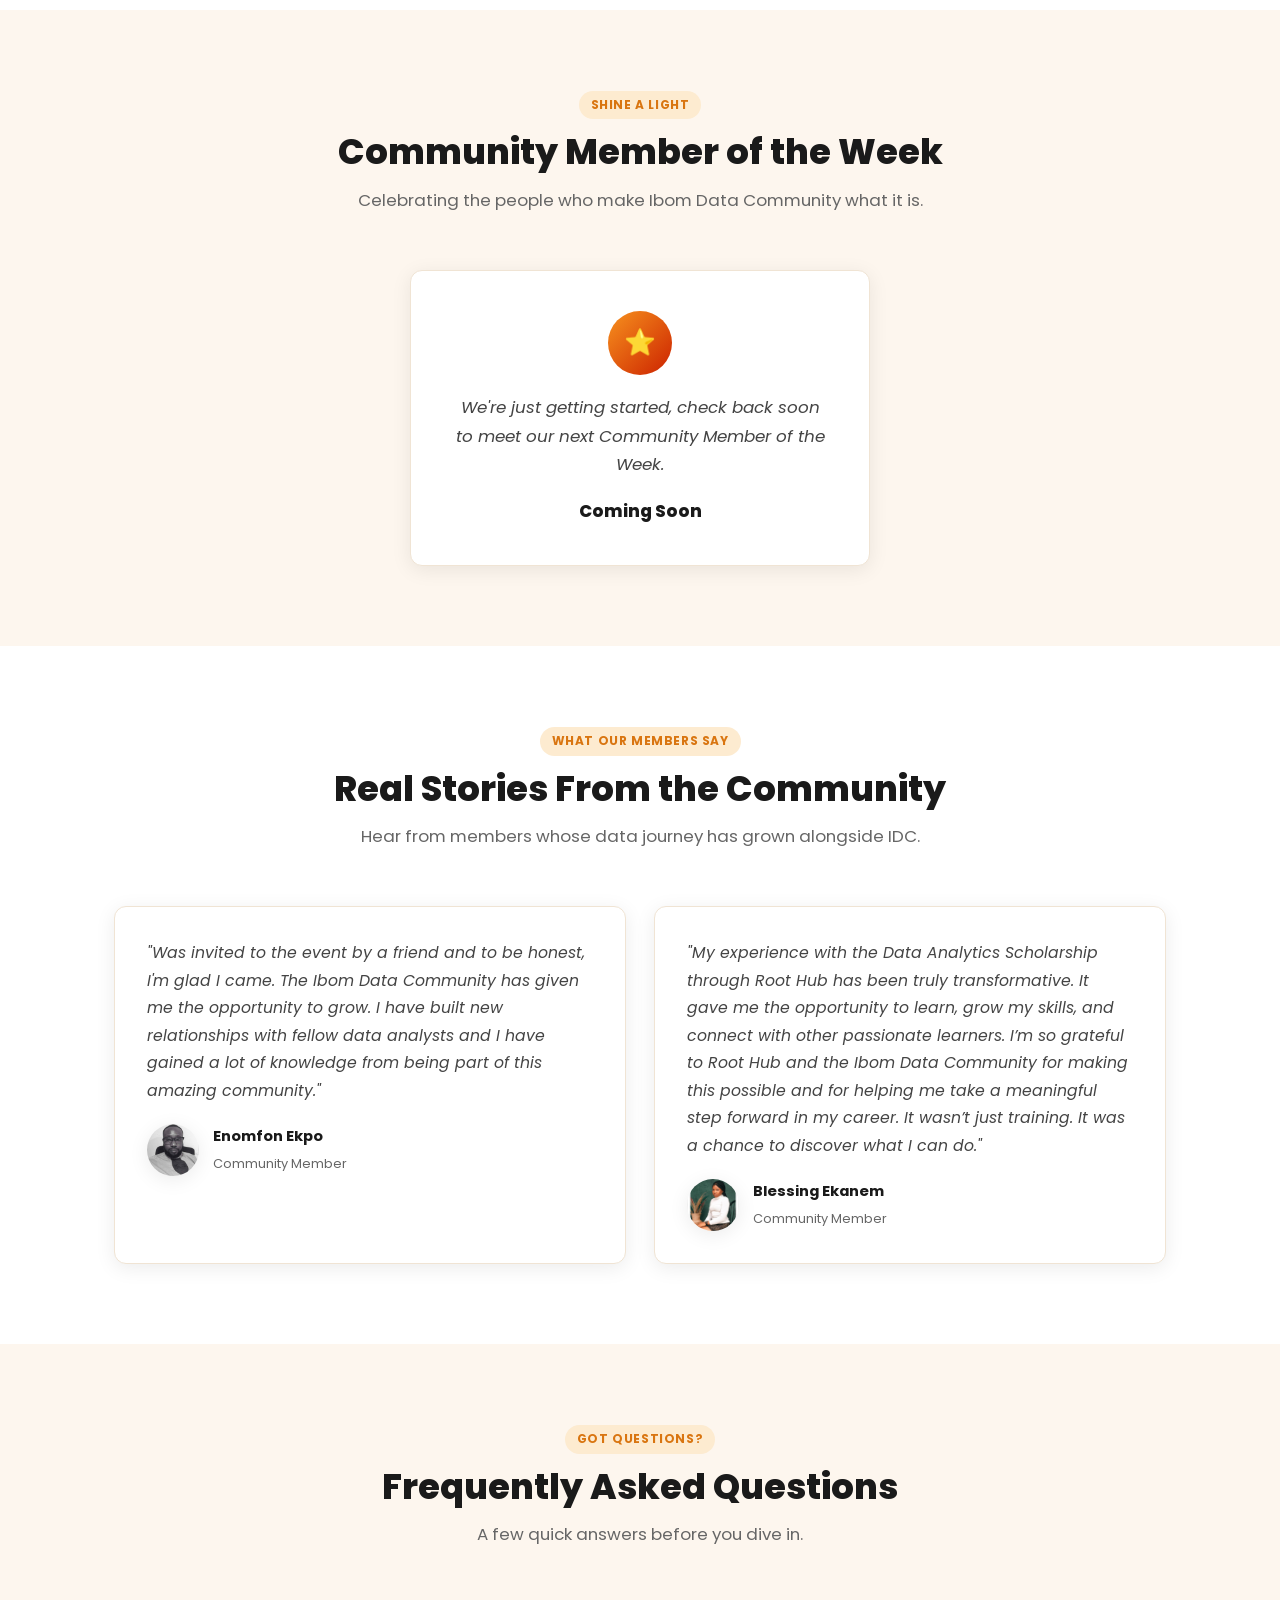
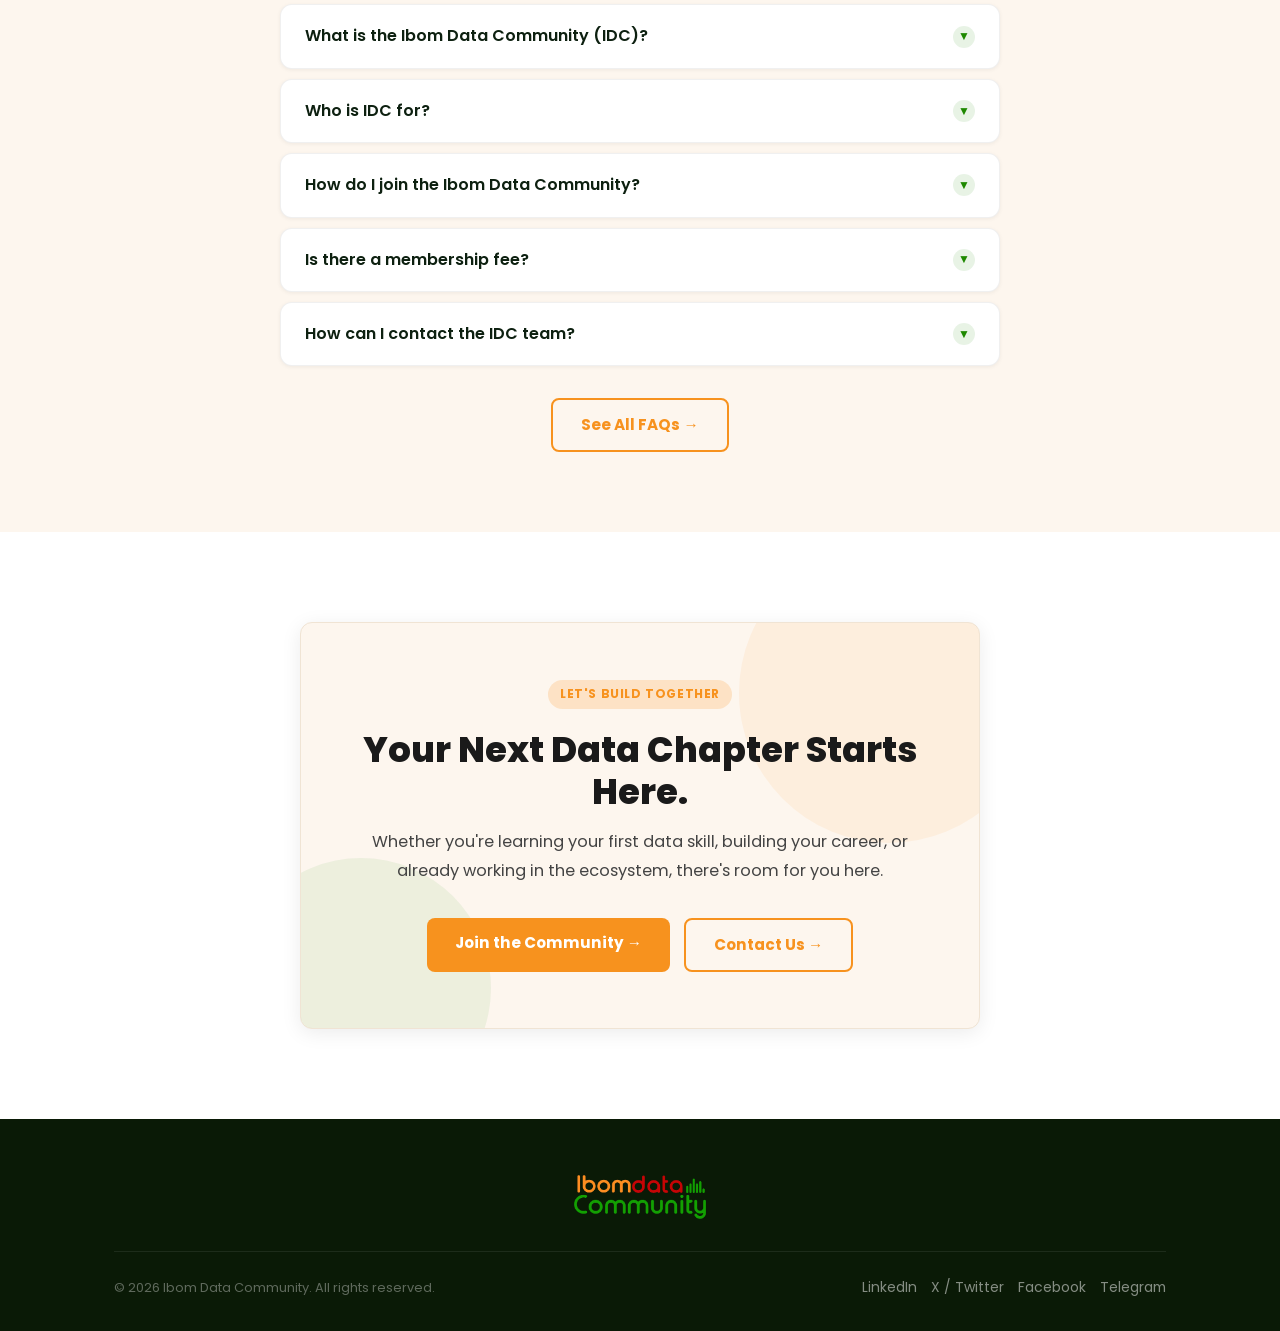
==== commit 6c26cba5: "Hackathon blog rewrite, flyer cover, dates, buttons link to blog post" ====
--- a/index.html
+++ b/index.html
@@ -508,8 +508,8 @@
     <p>From beginners finding their way to experienced professionals sharing what they've learned, Ibom Data Community is where people connect, collaborate, and grow through data.</p>
     <div class="hero-motto">Learn something. Meet someone. Build something.</div>
     <div class="hero-cta">
-      <a href="https://meetumo.ai/e/ibom-data-connect-3-0" target="_blank" rel="noopener" class="btn btn-primary">Register for IDC 3.0</a>
-      <a href="https://forms.gle/vg4VeRxz9KvDisU79" target="_blank" rel="noopener" class="btn btn-primary">Register for the Hackathon</a>
+      <a href="ibom-data-connect-3.html" class="btn btn-primary">Register for IDC 3.0</a>
+      <a href="blog-post.html?slug=the-next-hackathon-is-on-the-way" class="btn btn-primary">Register for the Hackathon</a>
       <a href="https://forms.gle/GvVMkUcGDKdPKGCW6" target="_blank" class="btn btn-outline" style="color:#fff;border-color:rgba(255,255,255,.35);">Join the Community</a>
     </div>
     <div class="hero-stats">
@@ -817,7 +817,7 @@
 
 
 <script src="js/main.js?v=4"></script>
-<script src="js/content.js?v=9"></script>
+<script src="js/content.js?v=12"></script>
 <script>
   document.querySelectorAll('.faq-preview-list .faq-q').forEach(btn => {
     btn.addEventListener('click', () => {
